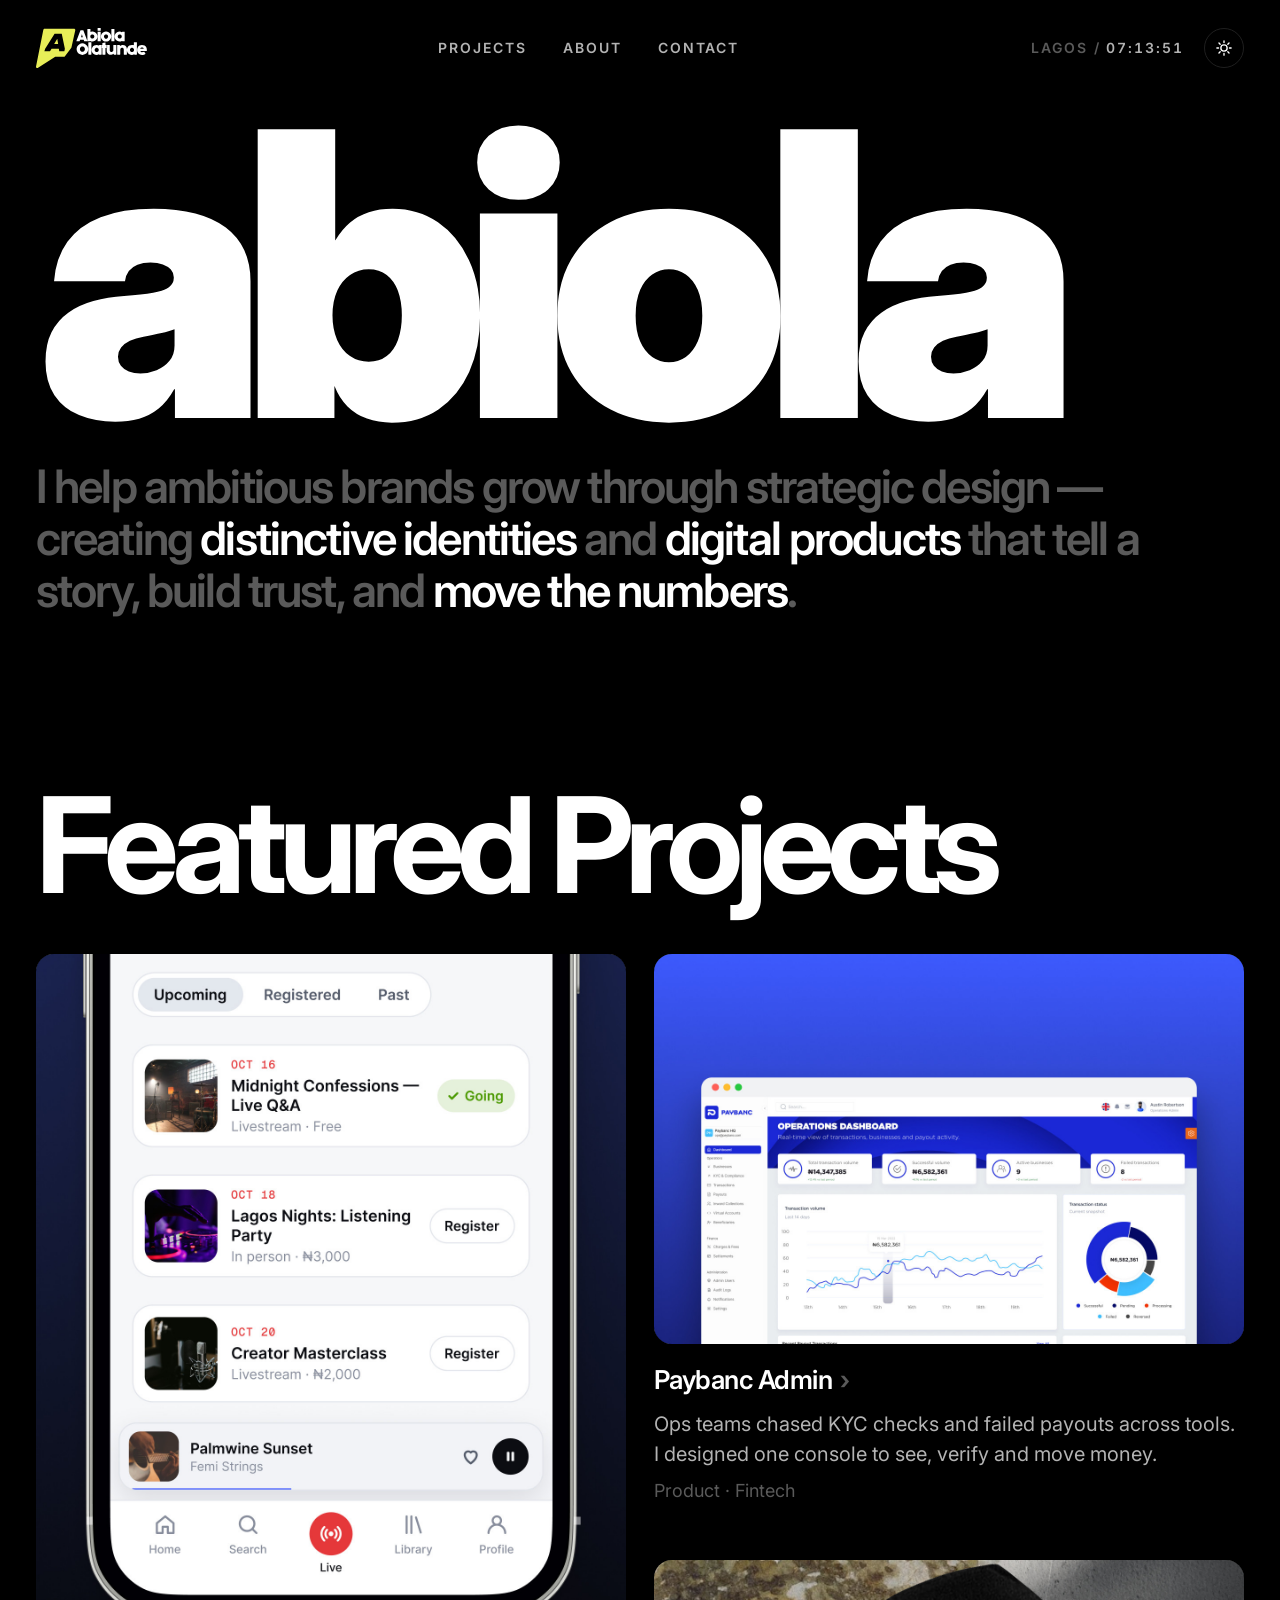
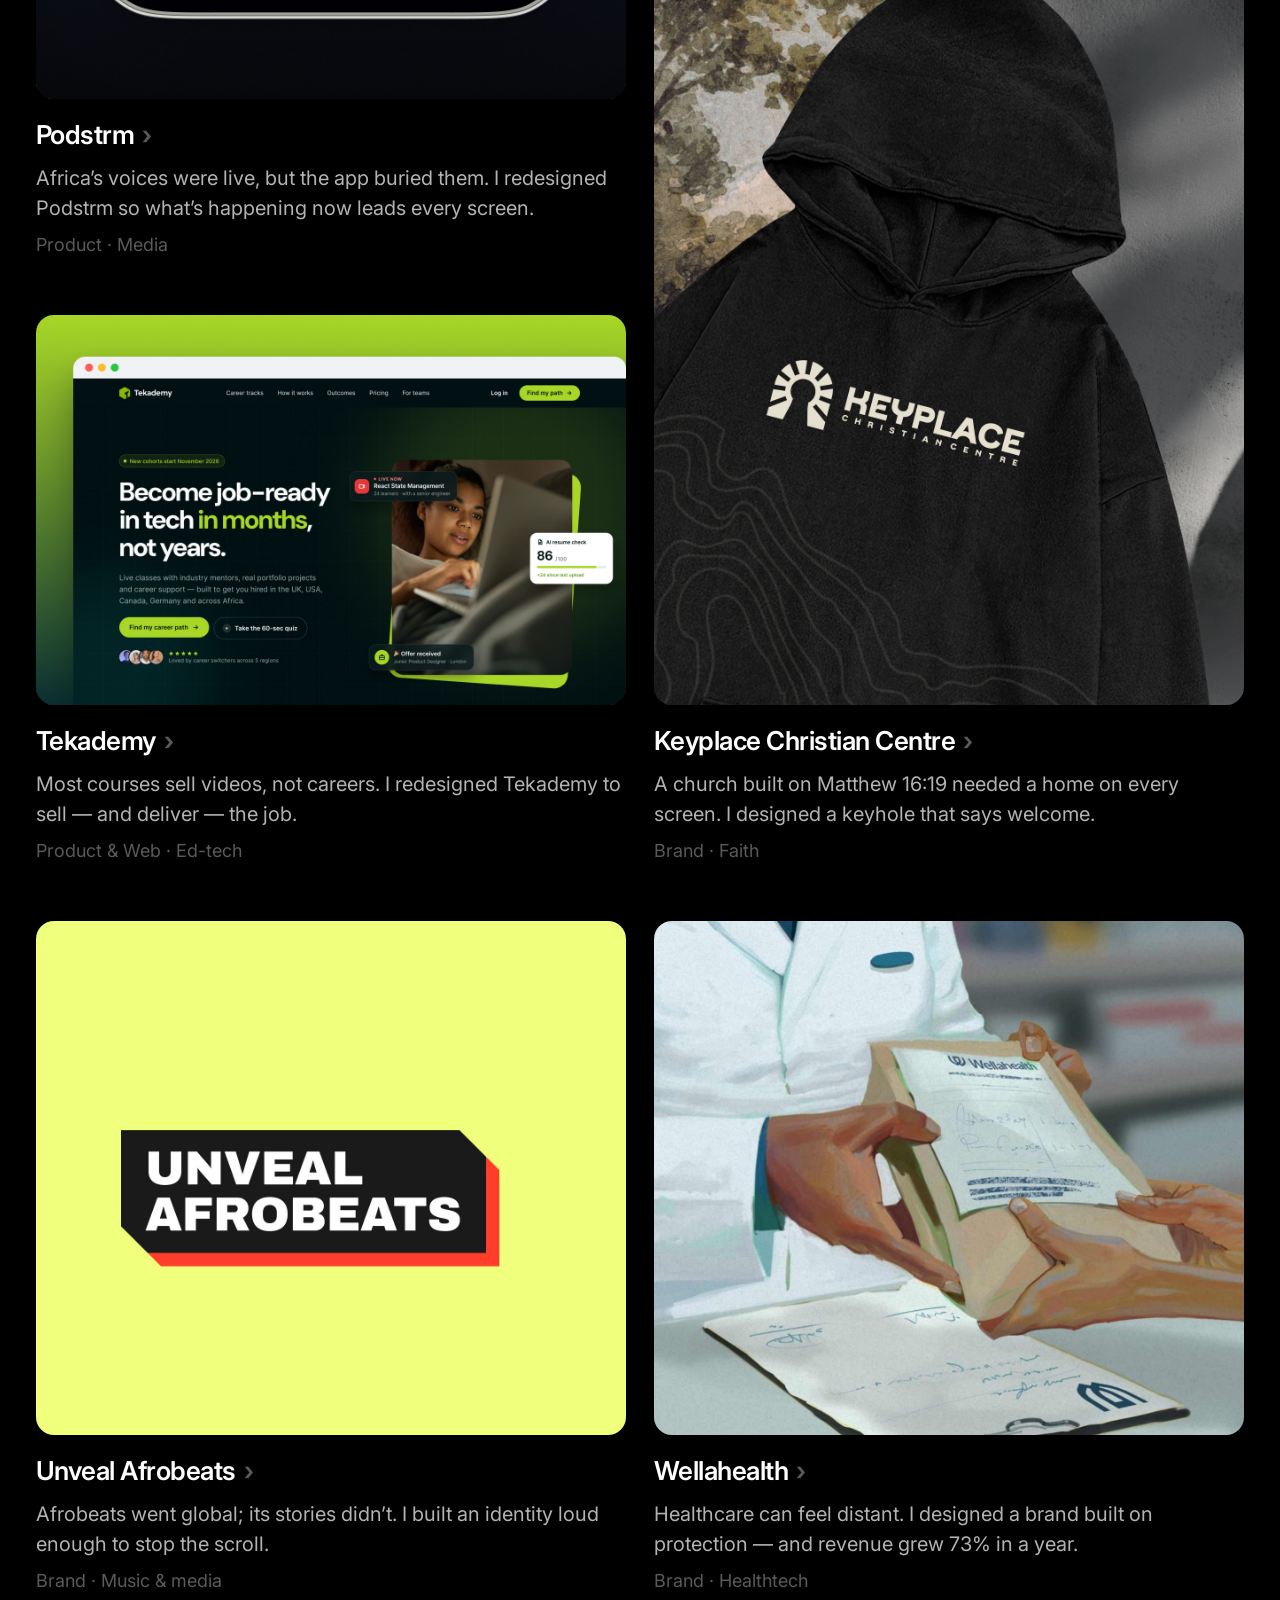
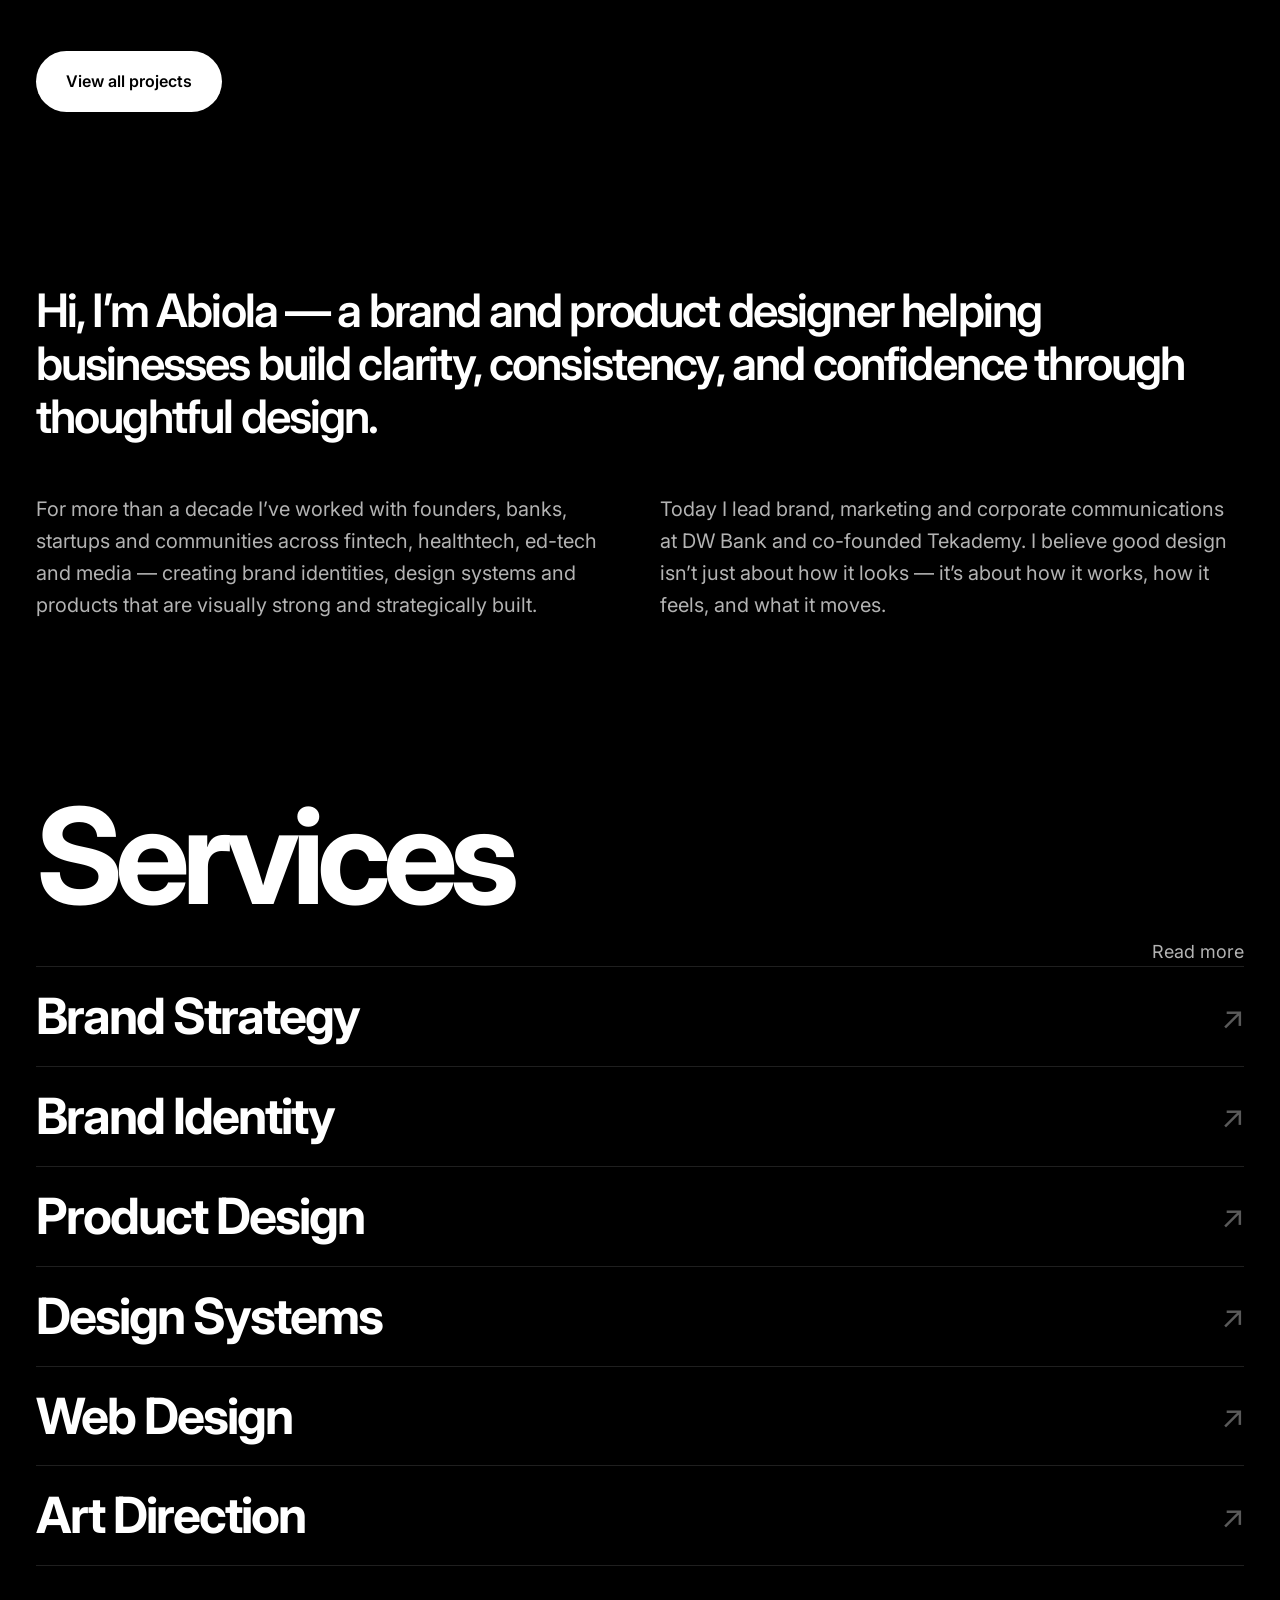
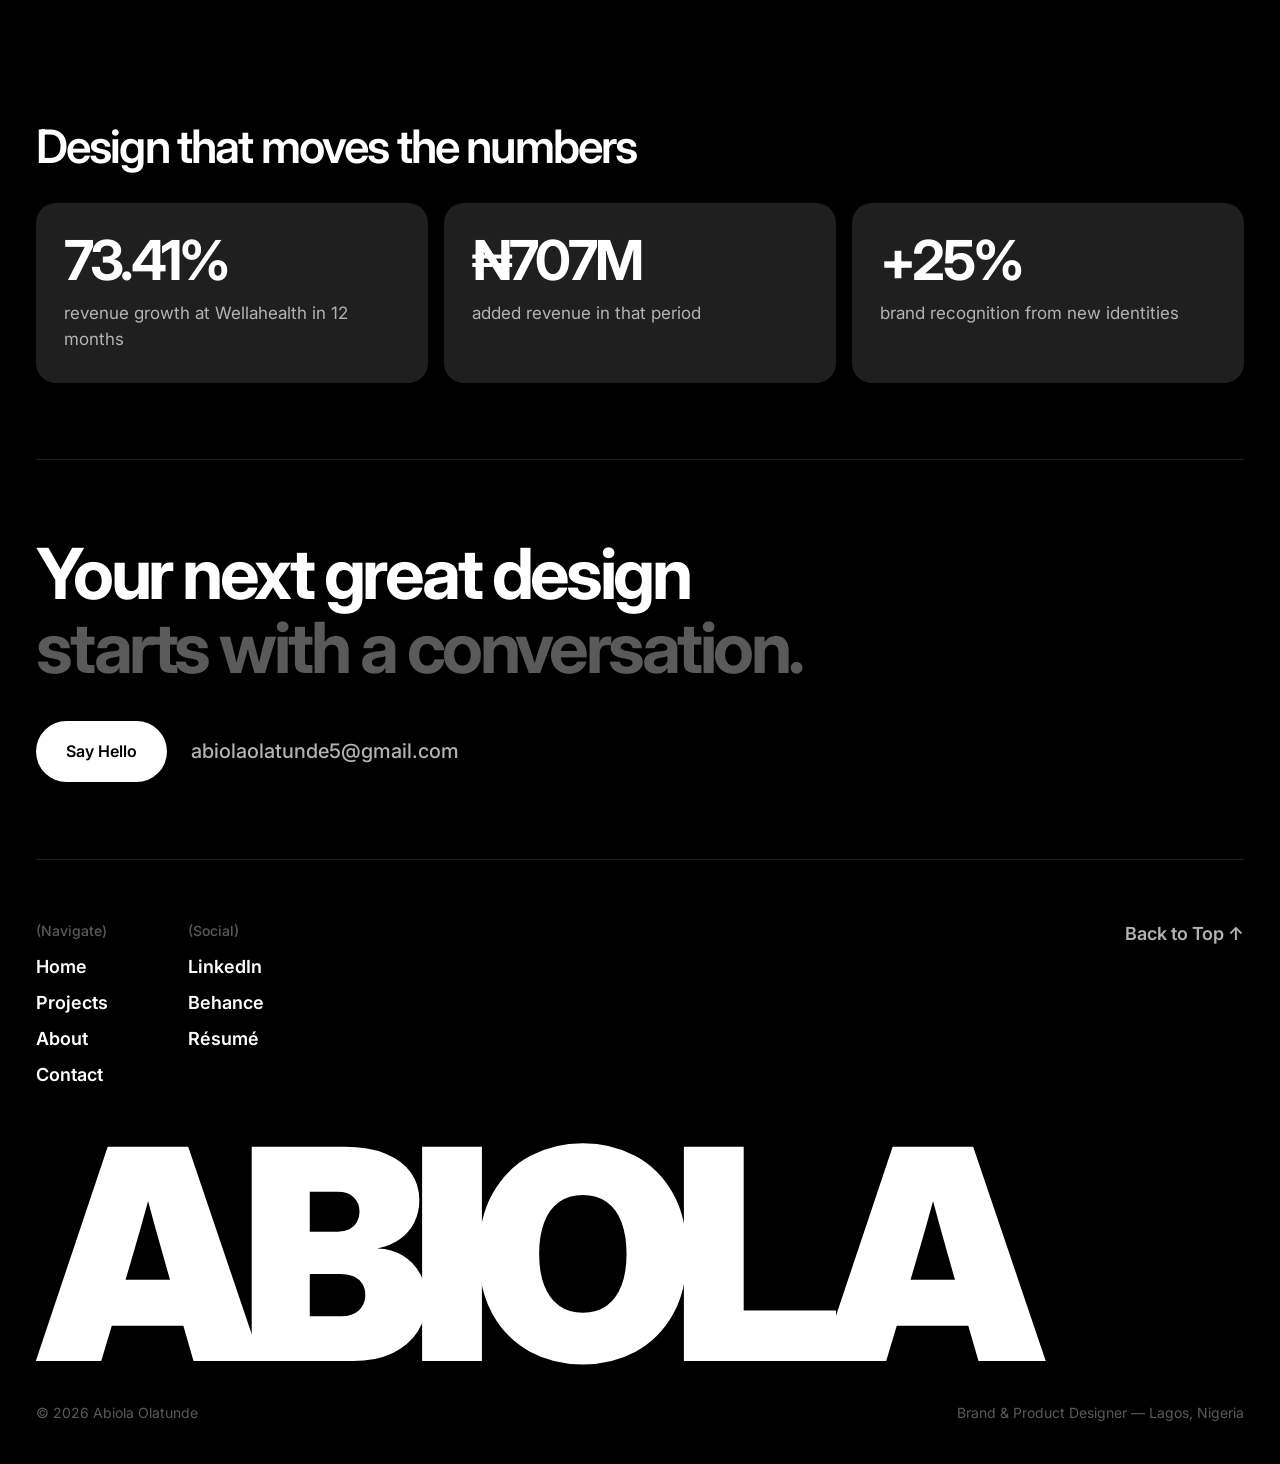
==== index.html @ 1e640262 "Add files via upload" ====
<!doctype html><html lang="en"><head><meta charset="utf-8"><meta name="viewport" content="width=device-width,initial-scale=1">
<title>Abiola Olatunde — Brand &amp; Product Designer</title><meta name="description" content="I help ambitious brands grow through strategic design."><meta property="og:title" content="Abiola Olatunde — Brand &amp; Product Designer"><meta property="og:description" content="I help ambitious brands grow through strategic design."><meta property="og:image" content="assets/img/card-podstrm.jpg">
<script>(function(){var t;try{t=localStorage.getItem('theme');}catch(e){}document.documentElement.setAttribute('data-theme',t==='light'?'light':'dark');})();</script>
<link rel="icon" href="assets/favicon.svg" type="image/svg+xml"><link rel="preconnect" href="https://fonts.googleapis.com"><link rel="preconnect" href="https://fonts.gstatic.com" crossorigin>
<link href="https://fonts.googleapis.com/css2?family=Inter:wght@400;500;600;700;900&display=swap" rel="stylesheet"><link rel="stylesheet" href="assets/style.css"></head><body><header class="site-head" data-appear><a class="logo" href="index.html"><svg class="brand-logo" viewBox="0 0 383.6 138.4" role="img" aria-label="Abiola Olatunde"><path fill="#E8EE58" fill-rule="evenodd" d="M 131.4,2.6 L 30,2.6 C 27.8,2.6 25.8,4.1 25.4,6.3 L 0.1,132.9 C -0.7,136.9 3.7,139.9 7.2,137.7 L 65.3,100 C 66,99.5 66.9,99.3 67.8,99.3 L 96.6,99.3 C 98,99.3 99.4,98.6 100.2,97.5 L 121.7,69.5 C 122.2,69 122.4,68.4 122.6,67.7 L 135.9,8.2 C 136.5,5.3 134.3,2.6 131.4,2.6 L 131.4,2.6 M 29,80.5 L 48.5,80.5 L 53.8,71.4 L 79.1,71.5 L 80.5,80.5 L 98.2,80.5 L 99.9,71.4 L 89.1,19.7 L 64.3,19.7 L 31.7,71.5 L 29,80.5 L 29,80.5 M 62.8,55.7 L 76.6,55.7 L 73.6,37.2 L 62.8,55.7 L 62.8,55.7"/><path fill="currentColor" fill-rule="evenodd" d="M 177.8,44.8 C 177.9,45 178,45.1 178,45.3 C 178,45.5 177.9,45.7 177.7,45.9 C 177.5,46 177.3,46.1 177,46.1 L 167.7,46.1 C 167,46.1 166.6,45.8 166.4,45.1 L 165.1,40.9 L 152.6,40.9 L 151.3,45.1 C 151.1,45.8 150.6,46.1 150,46.1 L 140.8,46.1 C 140.4,46.1 140.2,46 140,45.9 C 139.8,45.7 139.7,45.5 139.7,45.3 C 139.7,45.1 139.8,45 139.8,44.8 L 153.6,8.5 C 153.9,7.9 154.3,7.6 154.9,7.6 L 162.8,7.6 C 163.5,7.6 163.9,7.9 164.1,8.5 L 177.8,44.8 L 177.8,44.8 M 162,31.6 L 159.4,23.1 L 158.8,21.1 L 158.4,23.1 L 155.8,31.6 L 162,31.6 L 162,31.6 M 195.1,12.4 C 198.3,12.4 201.2,13.1 203.9,14.7 C 206.5,16.2 208.7,18.3 210.2,20.9 C 211.8,23.6 212.6,26.4 212.6,29.5 C 212.6,32.7 211.8,35.6 210.3,38.2 C 208.7,40.9 206.6,43 203.9,44.5 C 201.2,46.1 198.3,46.9 195.1,46.9 C 192.2,46.9 189.6,46.1 187.5,44.7 L 186.6,45.3 C 186.3,45.8 185.9,46.1 185.3,46.1 L 178.9,46.1 C 178.6,46.1 178.3,46 178.1,45.8 C 177.9,45.6 177.8,45.3 177.8,45 L 177.8,4.4 C 177.8,3.7 178.2,3.3 178.9,3.3 L 187.3,3.3 C 188,3.3 188.4,3.7 188.4,4.4 L 188.4,13.7 C 189.4,13.3 190.4,12.9 191.5,12.7 C 192.6,12.5 193.8,12.4 195.1,12.4 L 195.1,12.4 M 194.9,36.7 C 196.3,36.7 197.5,36.4 198.5,35.8 C 199.6,35.2 200.4,34.4 201,33.3 C 201.6,32.3 201.9,31.1 201.9,29.7 C 201.9,28.3 201.6,27.1 201,26 C 200.4,24.9 199.5,24.1 198.5,23.5 C 197.4,22.8 196.2,22.5 194.9,22.5 C 193.5,22.5 192.4,22.8 191.3,23.5 C 190.2,24.1 189.3,24.9 188.7,26 C 188.1,27.1 187.8,28.3 187.8,29.7 C 187.8,31 188.1,32.2 188.8,33.3 C 189.4,34.4 190.2,35.2 191.3,35.8 C 192.4,36.3 193.6,36.6 194.9,36.6 L 194.9,36.7 M 214.3,9.7 C 213.6,9.7 213.2,9.3 213.2,8.6 L 213.2,1.2 C 213.2,0.4 213.6,1.1e-13 214.3,1.1e-13 L 222.8,1.1e-13 C 223.5,1.1e-13 223.9,0.4 223.9,1.2 L 223.9,8.6 C 223.9,9.3 223.5,9.7 222.8,9.7 L 214.3,9.7 M 223.9,45 C 223.9,45.3 223.8,45.6 223.6,45.8 C 223.4,46 223.1,46.1 222.7,46.1 L 214.4,46.1 C 214,46.1 213.7,46 213.5,45.8 C 213.3,45.6 213.2,45.3 213.2,45 L 213.2,14 C 213.2,13.3 213.6,12.9 214.4,12.9 L 222.7,12.9 C 223.5,12.9 223.9,13.3 223.9,14 L 223.9,45 L 223.9,45 M 242.3,47 C 239,47 236,46.2 233.3,44.7 C 230.6,43.1 228.5,41 226.9,38.4 C 225.3,35.8 224.6,32.9 224.6,29.8 C 224.6,26.6 225.4,23.7 226.9,21 C 228.5,18.3 230.7,16.2 233.4,14.7 C 236.1,13.1 239.1,12.4 242.3,12.4 C 245.6,12.4 248.6,13.1 251.3,14.7 C 254.1,16.2 256.2,18.3 257.8,21 C 259.4,23.7 260.2,26.6 260.2,29.8 C 260.2,32.9 259.4,35.8 257.8,38.4 C 256.2,41 254,43.1 251.3,44.7 C 248.5,46.2 245.5,47 242.3,47 L 242.3,47 M 242.4,36.8 C 243.7,36.8 244.9,36.5 246,35.9 C 247.1,35.2 248,34.4 248.6,33.3 C 249.2,32.2 249.5,31 249.5,29.7 C 249.5,28.3 249.2,27.1 248.6,26 C 248,25 247.1,24.1 246,23.5 C 244.9,22.9 243.7,22.6 242.4,22.6 C 241,22.6 239.8,22.9 238.7,23.5 C 237.7,24.1 236.8,25 236.2,26 C 235.5,27.1 235.2,28.3 235.2,29.7 C 235.2,31 235.5,32.2 236.2,33.3 C 236.8,34.4 237.7,35.2 238.7,35.9 C 239.8,36.5 241,36.8 242.4,36.8 M 271.4,45 C 271.4,45.7 271,46.1 270.2,46.1 L 261.9,46.1 C 261.6,46.1 261.3,46 261.1,45.8 C 260.9,45.6 260.8,45.3 260.8,45 L 260.8,4.5 C 260.8,4.2 260.9,3.9 261.1,3.7 C 261.3,3.5 261.6,3.4 261.9,3.4 L 270.2,3.4 C 271,3.4 271.4,3.8 271.4,4.5 L 271.4,45 L 271.4,45 M 298.2,13.7 C 298.4,13.4 298.5,13.2 298.8,13.1 C 299,13 299.2,12.9 299.5,12.9 L 305.6,12.9 C 306.4,12.9 306.8,13.3 306.8,14 L 306.8,45 C 306.8,45.3 306.7,45.6 306.5,45.8 C 306.3,46 306,46.1 305.6,46.1 L 299.3,46.1 C 298.7,46.1 298.3,45.8 298,45.3 L 297.1,44.7 C 294.9,46.1 292.4,46.8 289.4,46.8 C 286.3,46.8 283.4,46.1 280.7,44.5 C 278,42.9 275.9,40.9 274.3,38.2 C 272.8,35.6 272,32.7 272,29.5 C 272,26.4 272.8,23.5 274.3,20.9 C 275.9,18.3 278,16.2 280.7,14.7 C 283.4,13.1 286.3,12.4 289.5,12.4 C 292.5,12.4 295,13.1 297.2,14.6 L 298.2,13.7 L 298.2,13.7 M 289.7,36.7 C 291,36.7 292.2,36.4 293.3,35.8 C 294.4,35.2 295.2,34.4 295.8,33.3 C 296.5,32.2 296.8,31 296.8,29.7 C 296.8,28.3 296.5,27.1 295.9,26 C 295.2,24.9 294.4,24.1 293.3,23.5 C 292.2,22.9 291.1,22.5 289.7,22.5 C 288.4,22.5 287.2,22.9 286.1,23.5 C 285.1,24.1 284.2,24.9 283.6,26 C 283,27.1 282.7,28.3 282.7,29.7 C 282.7,31.1 283,32.3 283.6,33.3 C 284.2,34.4 285,35.2 286.1,35.8 C 287.1,36.4 288.3,36.7 289.7,36.7 L 289.7,36.7 M 160.5,93 C 156.8,93 153.4,92.1 150.4,90.3 C 147.3,88.5 144.9,86.1 143.1,83.1 C 141.4,80 140.5,76.7 140.5,73 C 140.5,69.4 141.4,66 143.1,63 C 144.9,59.9 147.3,57.6 150.4,55.8 C 153.4,54 156.8,53.1 160.5,53.1 C 164.2,53.1 167.6,54 170.7,55.8 C 173.8,57.6 176.2,60 177.9,63 C 179.7,66 180.6,69.4 180.6,73 C 180.6,76.7 179.7,80 177.9,83.1 C 176.2,86.1 173.8,88.5 170.7,90.3 C 167.6,92.1 164.2,93 160.5,93 M 160.5,82.2 C 162,82.2 163.4,81.8 164.8,81 C 166.1,80.2 167.1,79.1 167.9,77.7 C 168.7,76.3 169.1,74.8 169.1,73.1 C 169.1,71.4 168.7,69.8 167.9,68.5 C 167.1,67.1 166.1,66 164.8,65.2 C 163.5,64.4 162,64 160.6,64 C 159.1,64 157.6,64.4 156.3,65.2 C 155,66 154,67.1 153.2,68.5 C 152.4,69.8 152,71.4 152,73.1 C 152,74.8 152.4,76.3 153.2,77.7 C 154,79.1 155,80.2 156.3,81 C 157.6,81.8 159.1,82.2 160.6,82.2 L 160.5,82.2 M 191.7,91.2 C 191.7,91.9 191.3,92.3 190.6,92.3 L 182.3,92.3 C 181.9,92.3 181.6,92.2 181.4,92 C 181.2,91.8 181.1,91.5 181.1,91.2 L 181.1,50.7 C 181.1,50.4 181.2,50.1 181.4,49.9 C 181.6,49.7 181.9,49.6 182.3,49.6 L 190.6,49.6 C 191.3,49.6 191.7,50 191.7,50.7 L 191.7,91.2 L 191.7,91.2 M 218.5,60 C 218.7,59.7 218.9,59.5 219.1,59.3 C 219.3,59.2 219.6,59.1 219.9,59.1 L 226,59.1 C 226.8,59.1 227.1,59.5 227.1,60.2 L 227.1,91.2 C 227.1,91.5 227,91.8 226.8,92 C 226.6,92.2 226.4,92.3 226,92.3 L 219.6,92.3 C 219,92.3 218.6,92.1 218.3,91.5 L 217.4,90.9 C 215.3,92.4 212.7,93.1 209.8,93.1 C 206.6,93.1 203.7,92.3 201,90.7 C 198.4,89.2 196.2,87.1 194.7,84.4 C 193.1,81.8 192.3,78.9 192.3,75.8 C 192.3,72.6 193.1,69.8 194.7,67.1 C 196.3,64.5 198.4,62.4 201.1,60.9 C 203.8,59.4 206.7,58.6 209.8,58.6 C 212.8,58.6 215.4,59.3 217.6,60.8 L 218.5,60 M 210,82.9 C 211.3,82.9 212.5,82.6 213.6,82 C 214.7,81.4 215.5,80.6 216.2,79.5 C 216.8,78.4 217.1,77.2 217.1,75.9 C 217.1,74.5 216.8,73.3 216.2,72.2 C 215.6,71.1 214.7,70.3 213.7,69.7 C 212.6,69.1 211.4,68.7 210.1,68.7 C 208.7,68.7 207.5,69.1 206.5,69.7 C 205.4,70.3 204.5,71.1 203.9,72.2 C 203.3,73.3 203,74.5 203,75.9 C 203,77.3 203.3,78.5 203.9,79.5 C 204.5,80.6 205.3,81.4 206.4,82 C 207.5,82.6 208.7,82.9 210,82.9 L 210,82.9 M 240.3,91.2 C 240.3,91.5 240.2,91.8 240,92 C 239.8,92.2 239.6,92.3 239.2,92.3 L 230.8,92.3 C 230.5,92.3 230.2,92.2 230,92 C 229.8,91.8 229.7,91.6 229.7,91.2 L 229.7,69 L 227.4,69 C 227,69 226.7,68.9 226.5,68.7 C 226.3,68.5 226.2,68.2 226.2,67.8 L 226.2,60.2 C 226.2,59.5 226.6,59.1 227.4,59.1 L 229.6,59.1 L 229.6,53.1 C 229.6,52.4 229.9,52 230.6,51.8 L 239.1,50.2 C 239.2,50.2 239.3,50.2 239.4,50.2 C 239.7,50.2 239.9,50.2 240.1,50.4 C 240.3,50.6 240.4,50.9 240.4,51.2 L 240.4,59.1 L 245,59.1 C 245.7,59.1 246.1,59.5 246.1,60.2 L 246.1,67.9 C 246.1,68.2 246,68.5 245.8,68.7 C 245.6,68.9 245.3,69 245,69 L 240.3,69 L 240.3,91.2 L 240.3,91.2 M 267.5,60.2 C 267.5,59.5 267.9,59.1 268.6,59.1 L 277,59.1 C 277.8,59.1 278.1,59.5 278.1,60.2 L 278.1,91.2 C 278.1,91.9 277.8,92.3 277,92.3 L 270.7,92.3 C 270,92.3 269.6,92 269.3,91.5 L 267.9,89.1 C 266.6,90.2 265,91.1 263.2,91.8 C 261.4,92.5 259.7,92.8 258.1,92.8 C 255.4,92.8 253,92.2 251,91 C 249,89.7 247.4,88 246.3,85.7 C 245.1,83.4 244.6,80.8 244.6,77.8 L 244.6,60.3 C 244.6,59.5 245,59.1 245.7,59.1 L 254.1,59.1 C 254.9,59.1 255.2,59.5 255.2,60.3 L 255.2,76.6 C 255.2,77.9 255.5,79 255.9,80 C 256.4,81 257.1,81.8 257.9,82.3 C 258.8,82.9 259.8,83.1 260.9,83.1 C 262.2,83.1 263.3,82.9 264.3,82.3 C 265.3,81.7 266.1,80.9 266.7,80 C 267.2,79.1 267.5,78.1 267.5,77.1 L 267.5,60.3 L 267.5,60.2 M 300.9,58.6 C 303.7,58.6 306,59.2 308.1,60.4 C 310.1,61.7 311.7,63.5 312.8,65.7 C 313.9,68 314.5,70.7 314.5,73.6 L 314.5,91.2 C 314.5,91.9 314.1,92.3 313.4,92.3 L 305,92.3 C 304.2,92.3 303.8,91.9 303.8,91.2 L 303.8,74.8 C 303.8,73.5 303.6,72.4 303.1,71.4 C 302.7,70.4 302,69.6 301.1,69.1 C 300.3,68.6 299.3,68.3 298.2,68.3 C 296.9,68.3 295.8,68.6 294.8,69.2 C 293.8,69.7 293,70.5 292.4,71.4 C 291.9,72.4 291.6,73.3 291.6,74.3 L 291.6,91.2 C 291.6,91.5 291.5,91.8 291.3,92 C 291.1,92.2 290.8,92.3 290.4,92.3 L 282.1,92.3 C 281.7,92.3 281.4,92.2 281.2,92 C 281,91.8 280.9,91.5 280.9,91.2 L 280.9,60.2 C 280.9,59.5 281.3,59.1 282.1,59.1 L 288.4,59.1 C 289,59.1 289.5,59.4 289.8,59.9 L 291.2,62.3 C 292.5,61.2 294.1,60.3 295.9,59.6 C 297.7,58.9 299.4,58.6 300.9,58.6 L 300.9,58.6 M 338.6,50.6 C 338.6,49.9 339,49.5 339.7,49.5 L 348.1,49.5 C 348.8,49.5 349.2,49.9 349.2,50.6 L 349.2,91.2 C 349.2,91.5 349.1,91.8 348.9,92 C 348.7,92.2 348.4,92.3 348.1,92.3 L 341.7,92.3 C 341.1,92.3 340.7,92 340.4,91.5 L 339.5,90.9 C 337.3,92.4 334.8,93.1 331.9,93.1 C 328.7,93.1 325.8,92.3 323.1,90.7 C 320.4,89.2 318.3,87.1 316.7,84.4 C 315.2,81.8 314.4,78.9 314.4,75.8 C 314.4,72.6 315.2,69.8 316.8,67.1 C 318.3,64.5 320.5,62.4 323.1,60.9 C 325.8,59.3 328.7,58.6 331.9,58.6 C 333.2,58.6 334.4,58.7 335.5,58.9 C 336.6,59.1 337.6,59.5 338.6,59.9 L 338.6,50.6 L 338.6,50.6 M 332.1,82.9 C 333.4,82.9 334.6,82.6 335.7,82 C 336.8,81.4 337.6,80.6 338.3,79.5 C 338.9,78.4 339.2,77.2 339.2,75.9 C 339.2,74.5 338.9,73.3 338.3,72.2 C 337.7,71.1 336.8,70.3 335.7,69.7 C 334.7,69 333.5,68.7 332.1,68.7 C 330.8,68.7 329.6,69 328.5,69.7 C 327.5,70.3 326.6,71.1 326,72.2 C 325.4,73.3 325.1,74.5 325.1,75.9 C 325.1,77.2 325.4,78.5 326,79.5 C 326.6,80.6 327.4,81.4 328.5,82 C 329.5,82.6 330.7,82.9 332.1,82.9 L 332.1,82.9 M 367.3,93.2 C 363.9,93.2 360.9,92.4 358.2,90.8 C 355.6,89.3 353.5,87.2 352,84.5 C 350.6,81.9 349.8,79 349.8,75.9 C 349.8,72.8 350.5,69.9 352,67.2 C 353.4,64.6 355.3,62.5 357.9,60.9 C 360.4,59.4 363.3,58.6 366.6,58.6 C 370.1,58.6 373.2,59.3 375.7,60.8 C 378.3,62.3 380.2,64.3 381.6,66.9 C 382.9,69.5 383.6,72.5 383.6,75.9 C 383.6,76.8 383.6,77.6 383.5,78.4 C 383.4,79.1 383,79.5 382.3,79.5 L 360.8,79.5 C 361.5,80.9 362.4,81.9 363.6,82.7 C 364.9,83.4 366.2,83.7 367.8,83.7 C 368.8,83.7 369.7,83.6 370.5,83.3 C 371.3,83 372.2,82.6 373,82.1 C 373.2,81.9 373.5,81.8 373.7,81.8 C 374,81.8 374.3,82 374.5,82.4 L 378.5,88 C 378.7,88.2 378.7,88.5 378.7,88.7 C 378.7,89.1 378.6,89.3 378.3,89.6 C 376.8,90.7 375.1,91.6 373.2,92.2 C 371.4,92.8 369.4,93.2 367.3,93.2 L 367.3,93.2 M 373.1,71.7 C 372.5,70.4 371.8,69.3 370.7,68.6 C 369.6,68 368.4,67.6 366.9,67.6 C 365.5,67.6 364.2,68 363.1,68.7 C 362.1,69.3 361.3,70.4 360.7,71.7 L 373.1,71.7 L 373.1,71.7"/></svg></a><nav class="nav" aria-label="Main"><a href="projects.html">PROJECTS</a><a href="about.html">ABOUT</a><a href="contact.html">CONTACT</a></nav><div class="head-right"><div class="clock"><span>LAGOS / </span><time data-clock>--:--:--</time></div><button class="theme-toggle" type="button" data-theme-toggle aria-label="Switch to light mode"><svg class="sun" viewBox="0 0 24 24" fill="none" stroke="currentColor" stroke-width="1.8" stroke-linecap="round" aria-hidden="true"><circle cx="12" cy="12" r="4.2"/><path d="M12 2.5v2.2M12 19.3v2.2M2.5 12h2.2M19.3 12h2.2M5.3 5.3l1.6 1.6M17.1 17.1l1.6 1.6M5.3 18.7l1.6-1.6M17.1 6.9l1.6-1.6"/></svg><svg class="moon" viewBox="0 0 24 24" fill="none" stroke="currentColor" stroke-width="1.8" stroke-linejoin="round" aria-hidden="true"><path d="M20.5 14.3A8.5 8.5 0 0 1 9.7 3.5a8.5 8.5 0 1 0 10.8 10.8z"/></svg></button></div></header><main class="wrap">
<h1 class="wordmark" data-appear>abiola</h1><p class="statement" data-appear="late">I help ambitious brands grow through strategic design — creating <b>distinctive identities</b> and <b>digital products</b> that tell a story, build trust, and <b>move the numbers</b>.</p>
<section><h2 class="huge">Featured Projects</h2><div class="masonry"><div class="col"><a class="card" href="work/podstrm.html"><div class="media" style="aspect-ratio:666/840"><img src="assets/img/card-podstrm.jpg" width="666" height="840" alt="Podstrm" loading="lazy"></div><h3>Podstrm<i>›</i></h3><p>Africa’s voices were live, but the app buried them. I redesigned Podstrm so what’s happening now leads every screen.</p><small>Product · Media</small></a><a class="card" href="work/tekademy.html"><div class="media" style="aspect-ratio:666/440"><img src="assets/img/card-tekademy.jpg" width="666" height="440" alt="Tekademy" loading="lazy"></div><h3>Tekademy<i>›</i></h3><p>Most courses sell videos, not careers. I redesigned Tekademy to sell — and deliver — the job.</p><small>Product &amp; Web · Ed-tech</small></a><a class="card" href="work/unveal.html"><div class="media" style="aspect-ratio:666/580"><img src="assets/img/card-unveal.jpg" width="666" height="580" alt="Unveal Afrobeats" loading="lazy"></div><h3>Unveal Afrobeats<i>›</i></h3><p>Afrobeats went global; its stories didn’t. I built an identity loud enough to stop the scroll.</p><small>Brand · Music &amp; media</small></a></div><div class="col"><a class="card" href="work/paybanc.html"><div class="media" style="aspect-ratio:666/440"><img src="assets/img/card-paybanc.jpg" width="666" height="440" alt="Paybanc Admin" loading="lazy"></div><h3>Paybanc Admin<i>›</i></h3><p>Ops teams chased KYC checks and failed payouts across tools. I designed one console to see, verify and move money.</p><small>Product · Fintech</small></a><a class="card" href="work/keyplace.html"><div class="media" style="aspect-ratio:666/840"><img src="assets/img/card-keyplace.jpg" width="666" height="840" alt="Keyplace Christian Centre" loading="lazy"></div><h3>Keyplace Christian Centre<i>›</i></h3><p>A church built on Matthew 16:19 needed a home on every screen. I designed a keyhole that says welcome.</p><small>Brand · Faith</small></a><a class="card" href="work/wellahealth.html"><div class="media" style="aspect-ratio:666/580"><img src="assets/img/card-wellahealth.jpg" width="666" height="580" alt="Wellahealth" loading="lazy"></div><h3>Wellahealth<i>›</i></h3><p>Healthcare can feel distant. I designed a brand built on protection — and revenue grew 73% in a year.</p><small>Brand · Healthtech</small></a></div></div><p style="margin-top:56px"><a class="btn" href="projects.html">View all projects</a></p></section>
<section><p class="lead">Hi, I’m Abiola — a brand and product designer helping businesses build clarity, consistency, and confidence through thoughtful design.</p>
<div class="two-col"><p>For more than a decade I’ve worked with founders, banks, startups and communities across fintech, healthtech, ed-tech and media — creating brand identities, design systems and products that are visually strong and strategically built.</p><p>Today I lead brand, marketing and corporate communications at DW Bank and co-founded Tekademy. I believe good design isn’t just about how it looks — it’s about how it works, how it feels, and what it moves.</p></div></section>
<section><div class="list-head"><h2 class="huge">Services</h2><a class="fadelink muted" href="about.html">Read more</a></div><div class="rows"><div class="row"><b>Brand Strategy</b><span>↗</span></div><div class="row"><b>Brand Identity</b><span>↗</span></div><div class="row"><b>Product Design</b><span>↗</span></div><div class="row"><b>Design Systems</b><span>↗</span></div><div class="row"><b>Web Design</b><span>↗</span></div><div class="row"><b>Art Direction</b><span>↗</span></div></div></section>
<section><p class="lead" style="max-width:900px">Design that moves the numbers</p><div class="stats"><div class="stat"><b>73.41%</b><span>revenue growth at Wellahealth in 12 months</span></div><div class="stat"><b>₦707M</b><span>added revenue in that period</span></div><div class="stat"><b>+25%</b><span>brand recognition from new identities</span></div></div></section></main><div class="wrap"><section class="cta"><h2>Your next great design<br><span>starts with a conversation.</span></h2><div class="actions"><a class="btn" href="mailto:abiolaolatunde5@gmail.com">Say Hello</a><a class="mail fadelink" href="mailto:abiolaolatunde5@gmail.com">abiolaolatunde5@gmail.com</a></div></section>
<footer><div class="foot"><div><h4>(Navigate)</h4><a class="fadelink" href="index.html">Home</a><a class="fadelink" href="projects.html">Projects</a><a class="fadelink" href="about.html">About</a><a class="fadelink" href="contact.html">Contact</a></div>
<div><h4>(Social)</h4><a class="fadelink" href="https://www.linkedin.com/in/helloabiola/" target="_blank" rel="noopener">LinkedIn</a><a class="fadelink" href="https://www.behance.net/helloabiola" target="_blank" rel="noopener">Behance</a><a class="fadelink" href="https://drive.google.com/file/d/1vZUpydbHRFc7InXNhGjmikHniOKCymTY/view?usp=sharing" target="_blank" rel="noopener">Résumé</a></div>
<a class="top fadelink" href="#" data-top>Back to Top ↑</a></div><div class="foot-mark" aria-hidden="true">ABIOLA</div>
<div class="foot-base"><span>© <span data-year>2026</span> Abiola Olatunde</span><span>Brand &amp; Product Designer — Lagos, Nigeria</span></div></footer></div>
<script src="assets/site.js"></script></body></html>
---- assets/style.css ----
:root{--bg:#000;--fg:#fff;--g1:#B3B3B3;--g2:#5A5A5A;--g3:#1F1F1F;--g4:#474747;--frame:#333;--accent:#0099FF;color-scheme:dark;
--font:"Inter",system-ui,-apple-system,"Segoe UI",Roboto,Arial,sans-serif;--pad:clamp(20px,2.8vw,40px);
--spring:cubic-bezier(.22,1,.36,1);--press:cubic-bezier(.2,0,0,1)}
html[data-theme="light"]{--bg:#FAFAFA;--fg:#0A0A0A;--g1:#5C5C5C;--g2:#A3A3A3;--g3:#ECECEC;--g4:#C8C8C8;--frame:#D6D6D6;color-scheme:light}
*{box-sizing:border-box}
html{scroll-behavior:smooth;-webkit-text-size-adjust:100%}
body{margin:0;background:var(--bg);color:var(--fg);font-family:var(--font);font-size:18px;line-height:1.55;-webkit-font-smoothing:antialiased;overflow-x:hidden}
img{display:block;max-width:100%;height:auto}
a{color:inherit;text-decoration:none}
:focus-visible{outline:2px solid var(--accent);outline-offset:4px;border-radius:4px}
.wrap{max-width:1480px;margin:0 auto;padding:0 var(--pad)}

/* motion: template appear = drop from -160px, spring (stiffness 200, damping 40), delay .4s */
@keyframes drop{from{transform:translateY(-160px)}to{transform:translateY(0)}}
@keyframes fade{from{opacity:0}to{opacity:1}}
[data-appear]{animation:drop .95s var(--spring) .4s both,fade .35s ease-out .4s both}
[data-appear="late"]{animation-delay:.5s,.5s}
[data-appear="later"]{animation-delay:.6s,.6s}
.fadelink{transition:opacity .4s ease-out,color .4s ease-out}
.fadelink:hover{opacity:.6}

/* header */
.site-head{display:flex;justify-content:space-between;align-items:center;padding:28px var(--pad);max-width:1480px;margin:0 auto;position:relative;z-index:5}
.logo{display:inline-flex;align-items:center;color:var(--fg);transition:opacity .4s ease-out}.logo:hover{opacity:.75}.brand-logo{height:40px;width:auto;display:block}@media (max-width:760px){.brand-logo{height:28px}}
.nav{display:flex;gap:36px}
.nav a{font-weight:600;font-size:14px;letter-spacing:.14em;color:var(--g1);transition:color .4s ease-out}
.nav a:hover,.nav a[aria-current="page"]{color:var(--fg)}
.clock{font-weight:600;font-size:14px;letter-spacing:.14em;color:var(--g1);font-variant-numeric:tabular-nums}
.clock span{color:var(--g2)}
@media (max-width:760px){.clock{display:none}.nav{gap:18px}.nav a{font-size:12px}}

/* type */
.wordmark{font-weight:900;font-size:clamp(100px,31vw,470px);line-height:.8;letter-spacing:-.065em;margin:20px 0 28px;white-space:nowrap}
.statement{font-weight:600;font-size:clamp(28px,3.6vw,52px);line-height:1.12;letter-spacing:-.04em;color:var(--g2);max-width:1300px;margin:0 0 clamp(60px,7vw,90px)}
.statement b{color:var(--fg);font-weight:600}
.huge{font-weight:700;font-size:clamp(64px,10.4vw,150px);line-height:.93;letter-spacing:-.06em;margin:0 0 clamp(28px,4vw,48px)}
.page-title{font-weight:900;font-size:clamp(80px,16.6vw,240px);line-height:.88;letter-spacing:-.07em;margin:30px 0 clamp(40px,5vw,60px)}
.lead{font-weight:600;font-size:clamp(26px,3.6vw,52px);line-height:1.15;letter-spacing:-.04em;max-width:1300px;margin:0 0 30px}
.muted{color:var(--g1)}
section{padding:clamp(50px,6vw,90px) 0}

/* buttons */
.btn{display:inline-flex;align-items:center;padding:18px 30px;border-radius:999px;background:var(--fg);color:var(--bg);font-weight:600;font-size:16px;transition:transform .1s var(--press),opacity .4s ease-out}
.btn:hover{opacity:.85}.btn:active{transform:scale(.96)}

/* masonry projects */
.masonry{display:grid;grid-template-columns:1fr 1fr;gap:28px;align-items:start}
.col{display:flex;flex-direction:column;gap:56px}
.card{display:block}
.media{border-radius:18px;overflow:hidden;background:var(--g3)}
.media img{width:100%;height:100%;object-fit:cover;transition:transform .8s var(--spring)}
.card:hover .media img{transform:scale(1.025)}
.card h3{margin:16px 0 8px;font-weight:600;font-size:26px;letter-spacing:-.02em}
.card h3 i{font-style:normal;color:var(--g2);display:inline-block;margin-left:8px;transition:transform .4s var(--spring),color .4s ease-out}
.card:hover h3 i{transform:translateX(5px);color:var(--fg)}
.card p{margin:0 0 8px;color:var(--g1);font-size:20px;line-height:1.5}
.card small{color:var(--g2);font-size:18px}
@media (max-width:800px){.masonry{grid-template-columns:1fr}.col{gap:40px}}

/* intro / services / stats */
.two-col{display:grid;grid-template-columns:1fr 1fr;gap:40px;color:var(--g1);font-size:20px;line-height:1.6}
.list-head{display:flex;justify-content:space-between;align-items:flex-end;gap:20px}
.rows{border-bottom:1px solid var(--g3)}
.rows .row{display:flex;justify-content:space-between;align-items:center;gap:24px;padding:22px 0;border-top:1px solid var(--g3)}
.rows .row b{font-weight:700;font-size:clamp(30px,3.9vw,56px);letter-spacing:-.04em;line-height:1.1}
.rows .row span{color:var(--g2);font-size:32px;transition:transform .4s var(--spring),color .4s ease-out}
.rows a.row:hover span{transform:translate(4px,-4px);color:var(--fg)}
.stats{display:grid;grid-template-columns:repeat(auto-fit,minmax(220px,1fr));gap:16px}
.stat{background:var(--g3);border-radius:20px;padding:30px 28px}
.stat b{display:block;font-weight:700;font-size:clamp(40px,4.3vw,64px);letter-spacing:-.05em;line-height:1}
.stat span{display:block;color:var(--g1);font-size:17px;margin-top:12px}
.jobs .row b{font-size:clamp(22px,2.3vw,32px);flex:0 0 38%}
.jobs .row em{font-style:normal;color:var(--g1);font-size:20px;flex:1}
.jobs .row span{font-size:20px;color:var(--g1)}
@media (max-width:800px){.two-col{grid-template-columns:1fr}.jobs .row{flex-wrap:wrap}.jobs .row b{flex-basis:100%}}
.about-intro{display:grid;grid-template-columns:minmax(260px,520px) 1fr;gap:48px;align-items:start}
@media (max-width:860px){.about-intro{grid-template-columns:1fr}}

/* contact */
.contact .row b{font-size:clamp(44px,6.1vw,88px);line-height:1}
.contact .row small{display:block;color:var(--g1);font-size:20px;margin-top:8px;letter-spacing:0}
.contact .row span{font-size:56px}

/* CTA + footer */
.cta{border-top:1px solid var(--g3)}
.cta h2{font-weight:700;font-size:clamp(40px,5.5vw,80px);line-height:1.05;letter-spacing:-.05em;margin:0 0 36px}
.cta h2 span{color:var(--g2)}
.cta .actions{display:flex;flex-wrap:wrap;align-items:center;gap:24px}
.cta .actions a.mail{color:var(--g1);font-weight:500;font-size:20px}
footer{border-top:1px solid var(--g3);padding:60px 0 40px}
.foot{display:flex;gap:80px;flex-wrap:wrap;align-items:flex-start}
.foot h4{margin:0 0 12px;color:var(--g2);font-weight:500;font-size:14px}
.foot a{display:block;font-weight:600;font-size:18px;margin-bottom:8px}
.foot .top{margin-left:auto;color:var(--g1)}
.foot-mark{font-weight:900;font-size:clamp(90px,23vw,330px);line-height:.8;letter-spacing:-.07em;margin:40px 0 30px}
.foot-base{display:flex;justify-content:space-between;flex-wrap:wrap;gap:12px;color:var(--g2);font-size:14px}

/* project page */
.back{color:var(--g1);font-weight:500;font-size:16px}
.proj-title{font-weight:900;font-size:clamp(64px,13.9vw,200px);line-height:.9;letter-spacing:-.06em;margin:20px 0 20px}
.proj-sub{font-weight:600;font-size:clamp(22px,2.2vw,32px);line-height:1.25;letter-spacing:-.02em;color:var(--g1);max-width:900px;margin:0}
.frame{border-radius:28px;overflow:hidden;background:var(--g3)}
.frame img{width:100%;height:100%;object-fit:cover}
.split{display:grid;grid-template-columns:minmax(180px,30%) 1fr;gap:48px;padding-top:clamp(60px,7vw,100px)}
.split h2{font-size:20px;font-weight:600;margin:4px 0 0}
.split p{margin:0;font-size:clamp(19px,1.7vw,24px);line-height:1.5;letter-spacing:-.01em;max-width:860px}
.meta{display:grid;grid-template-columns:repeat(5,1fr);gap:24px;border-top:1px solid var(--g3);margin-top:44px;padding-top:28px}
.meta dt{color:var(--g1);font-size:14px}.meta dd{margin:8px 0 0;font-weight:600;font-size:17px;line-height:1.4}
.palette{display:grid;grid-template-columns:repeat(auto-fit,minmax(120px,1fr));gap:12px;margin-top:40px}
.swatch{background:var(--g3);border-radius:18px;overflow:hidden}.swatch i{display:block;height:110px}
.swatch b{display:block;font-weight:600;font-size:15px;padding:12px 14px 0}.swatch span{display:block;font-size:13px;color:var(--g1);padding:2px 14px 14px}
.feature{padding-top:clamp(80px,9vw,120px)}
.feature-top{display:grid;grid-template-columns:minmax(260px,560px) 1fr;gap:48px;margin-bottom:36px}
.feature h2{font-weight:600;font-size:clamp(32px,3.4vw,48px);line-height:1.08;letter-spacing:-.04em;margin:0 0 14px}
.feature .intro{color:var(--g1);font-size:20px;margin:0}
.feature ul{list-style:none;margin:0;padding:0;display:grid;gap:16px}
.feature li{position:relative;padding-left:22px}
.feature li::before{content:"";position:absolute;left:0;top:.7em;width:6px;height:6px;border-radius:50%;background:var(--fg)}
.imgs{display:grid;gap:16px}.imgs.two{grid-template-columns:1fr 1fr}
.imgs.phones{grid-template-columns:repeat(4,1fr);gap:28px;background:var(--g3);border-radius:28px;padding:clamp(24px,4vw,56px)}
.imgs.phones .frame{border-radius:28px;border:5px solid var(--frame)}
@media (max-width:860px){.split,.feature-top{grid-template-columns:1fr}.meta{grid-template-columns:1fr 1fr}.imgs.two{grid-template-columns:1fr}.imgs.phones{grid-template-columns:1fr 1fr}}
.cards{display:grid;grid-template-columns:repeat(4,1fr);gap:16px;margin-top:36px}
.cards.three{grid-template-columns:repeat(3,1fr);margin-top:16px}
.cards .c{background:var(--g3);border-radius:22px;padding:26px 24px 28px}
.cards .c small{color:var(--g1);font-size:15px}
.cards .c h3{margin:12px 0 10px;font-weight:600;font-size:22px;letter-spacing:-.02em;line-height:1.25}
.cards .c p{margin:0;color:var(--g1);font-size:16px}
.cards .c.stat b{display:block;font-size:clamp(40px,4vw,56px);font-weight:700;letter-spacing:-.05em}
@media (max-width:860px){.cards,.cards.three{grid-template-columns:1fr 1fr}}
@media (max-width:520px){.cards,.cards.three{grid-template-columns:1fr}}
.h-sec{font-weight:600;font-size:clamp(32px,3.4vw,48px);letter-spacing:-.04em;margin:0}
.next{display:block;padding:clamp(90px,9vw,130px) 0 clamp(70px,8vw,110px)}
.next small{color:var(--g1);font-size:20px}
.next h2{font-weight:900;font-size:clamp(56px,9.7vw,140px);line-height:.93;letter-spacing:-.06em;margin:12px 0 24px;transition:opacity .4s ease-out}
.next:hover h2{opacity:.7}
.next .frame{aspect-ratio:1360/560}
.next .frame img{transition:transform .8s var(--spring)}.next:hover .frame img{transform:scale(1.02)}

@media (prefers-reduced-motion:reduce){*,*::before,*::after{animation:none!important;transition:none!important;scroll-behavior:auto!important}}

/* theme switch */
html.theme-anim body,html.theme-anim body *{transition:background-color .4s ease-out,color .4s ease-out,border-color .4s ease-out!important}
.head-right{display:flex;align-items:center;gap:20px}
.theme-toggle{display:inline-grid;place-items:center;width:40px;height:40px;border-radius:50%;border:1px solid var(--g3);background:transparent;color:var(--fg);cursor:pointer;padding:0;transition:transform .1s var(--press),border-color .4s ease-out}
.theme-toggle:hover{border-color:var(--g2)}.theme-toggle:active{transform:scale(.92)}
.theme-toggle svg{width:18px;height:18px;transition:transform .6s var(--spring)}
.theme-toggle:hover svg{transform:rotate(25deg)}
.theme-toggle .moon{display:none}
html[data-theme="light"] .theme-toggle .sun{display:none}
html[data-theme="light"] .theme-toggle .moon{display:block}

/* mobile header (last so it wins) */
@media (max-width:760px){.brand-logo{height:28px}.site-head{gap:12px;padding:20px var(--pad)}.nav{gap:14px}.nav a{font-size:11px;letter-spacing:.08em}.theme-toggle{width:34px;height:34px}}@media (max-width:360px){.nav a[href*="about"]{display:none}}

/* mobile polish */
h1,h2,h3{overflow-wrap:break-word}
@media (max-width:760px){
 .wordmark{font-size:27vw;letter-spacing:-.06em;margin:12px 0 22px}
 .proj-title{font-size:clamp(40px,12.5vw,200px)}
 .page-title{font-size:clamp(52px,17vw,240px)}
 .huge{font-size:clamp(40px,11vw,150px)}
 .contact .row{gap:12px}
 .contact .row b{font-size:clamp(34px,10vw,88px);min-width:0}
 .contact .row small{font-size:15px;overflow-wrap:anywhere}
 .contact .row span{font-size:32px;flex-shrink:0}
 .rows .row span{flex-shrink:0}
 .statement{font-size:clamp(24px,6.4vw,52px)}
 .lead{font-size:clamp(22px,6vw,52px)}
}
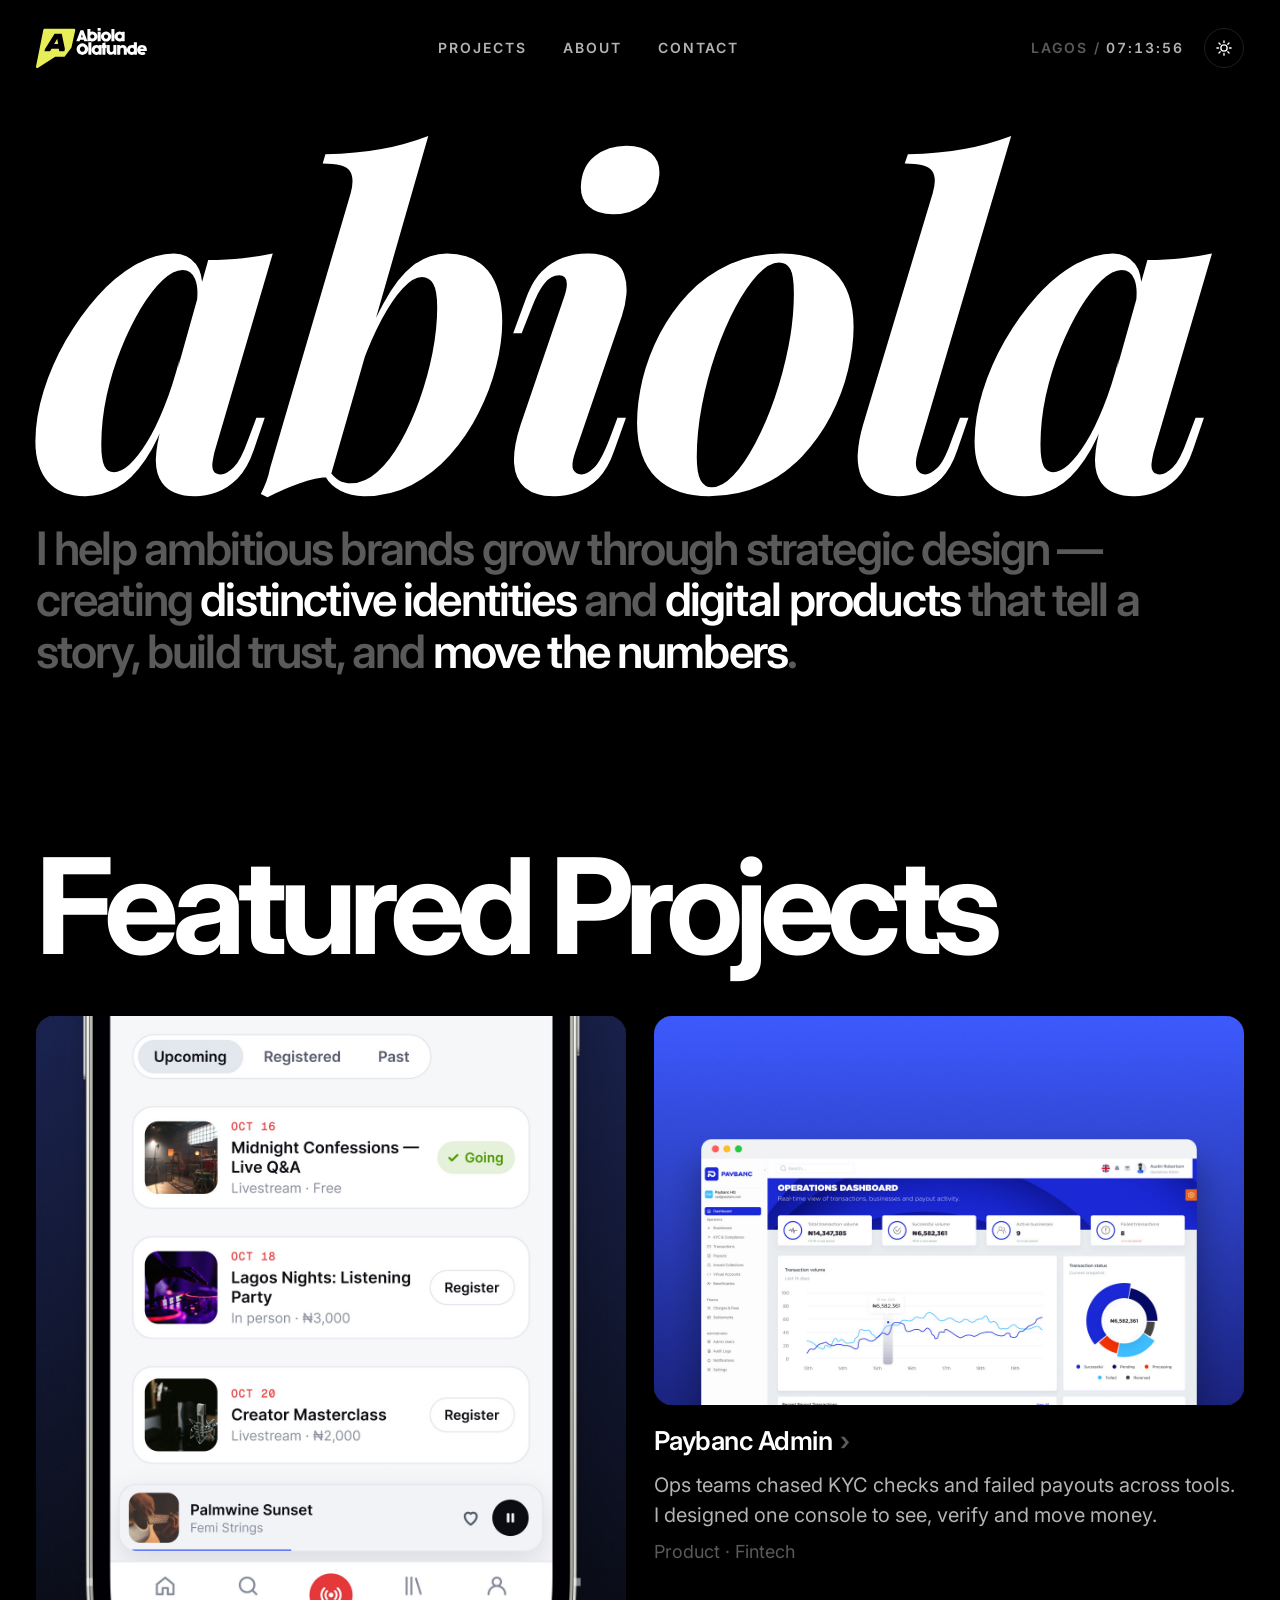
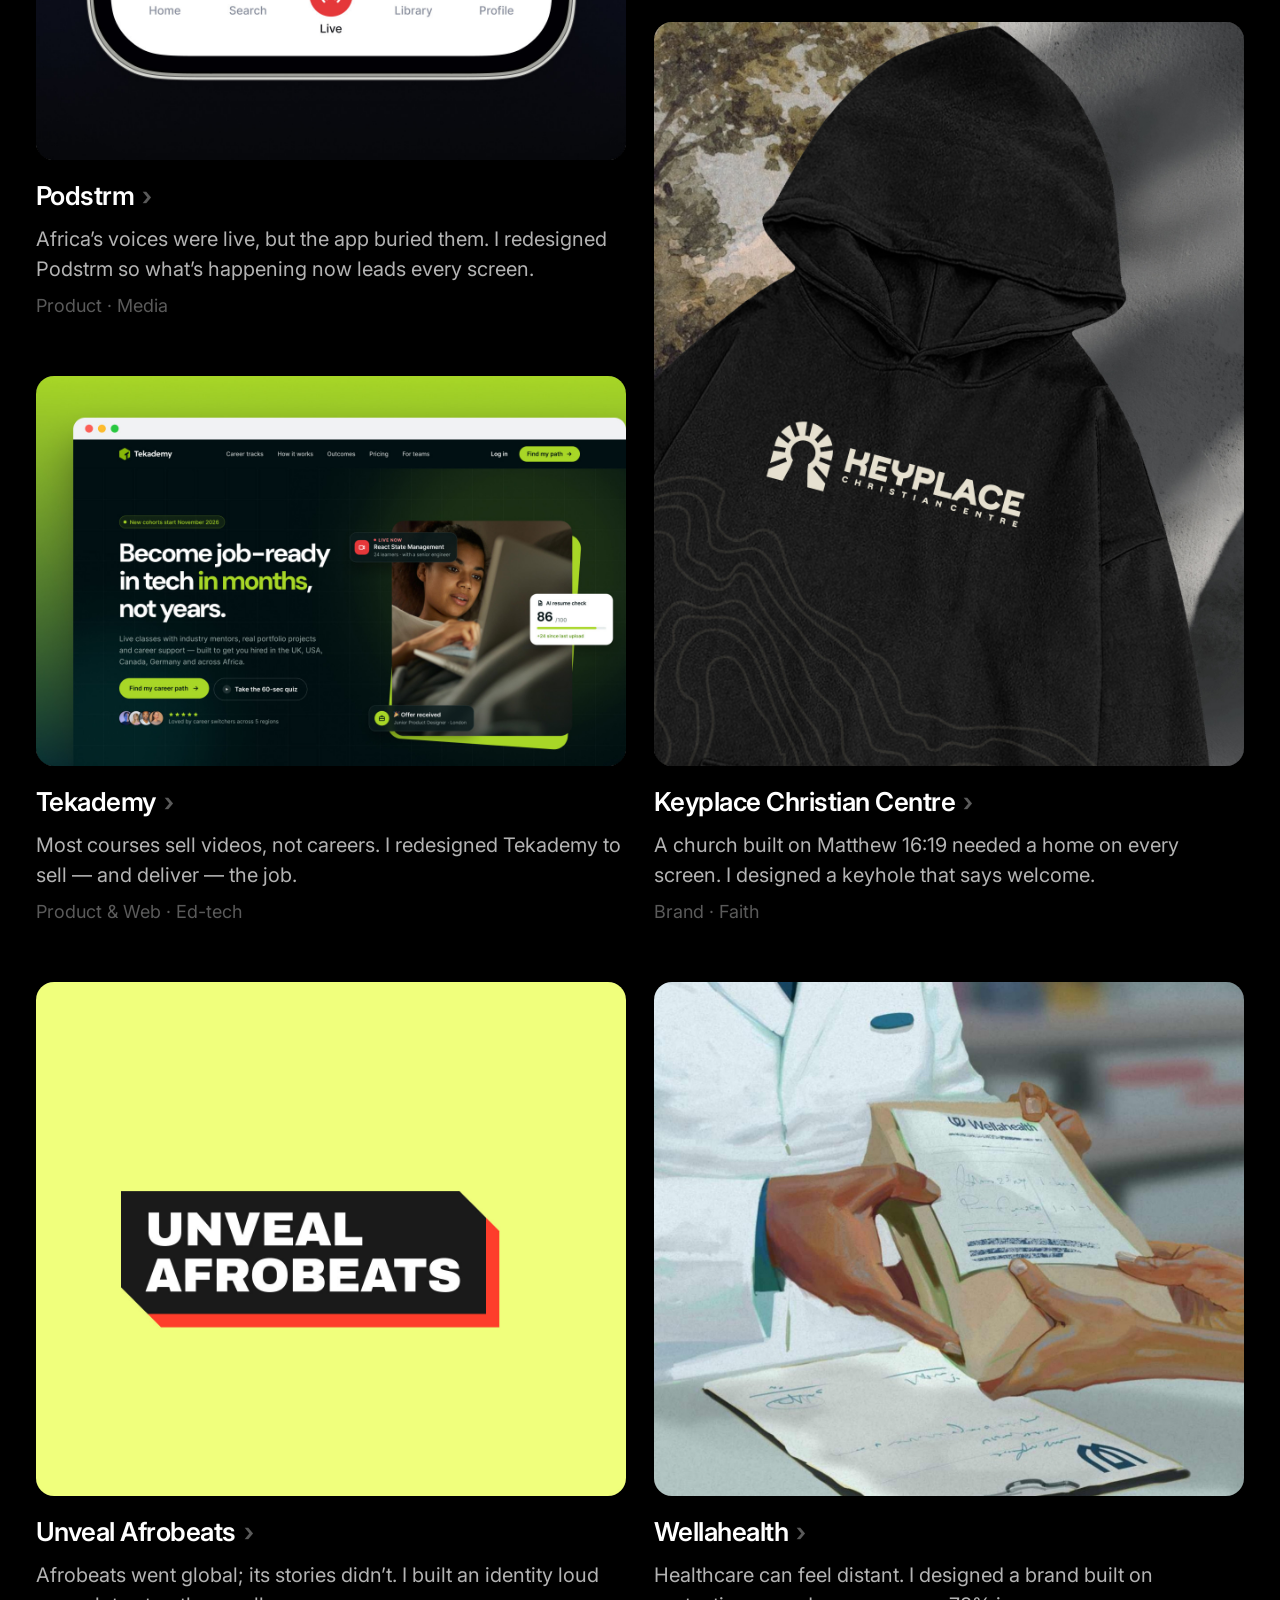
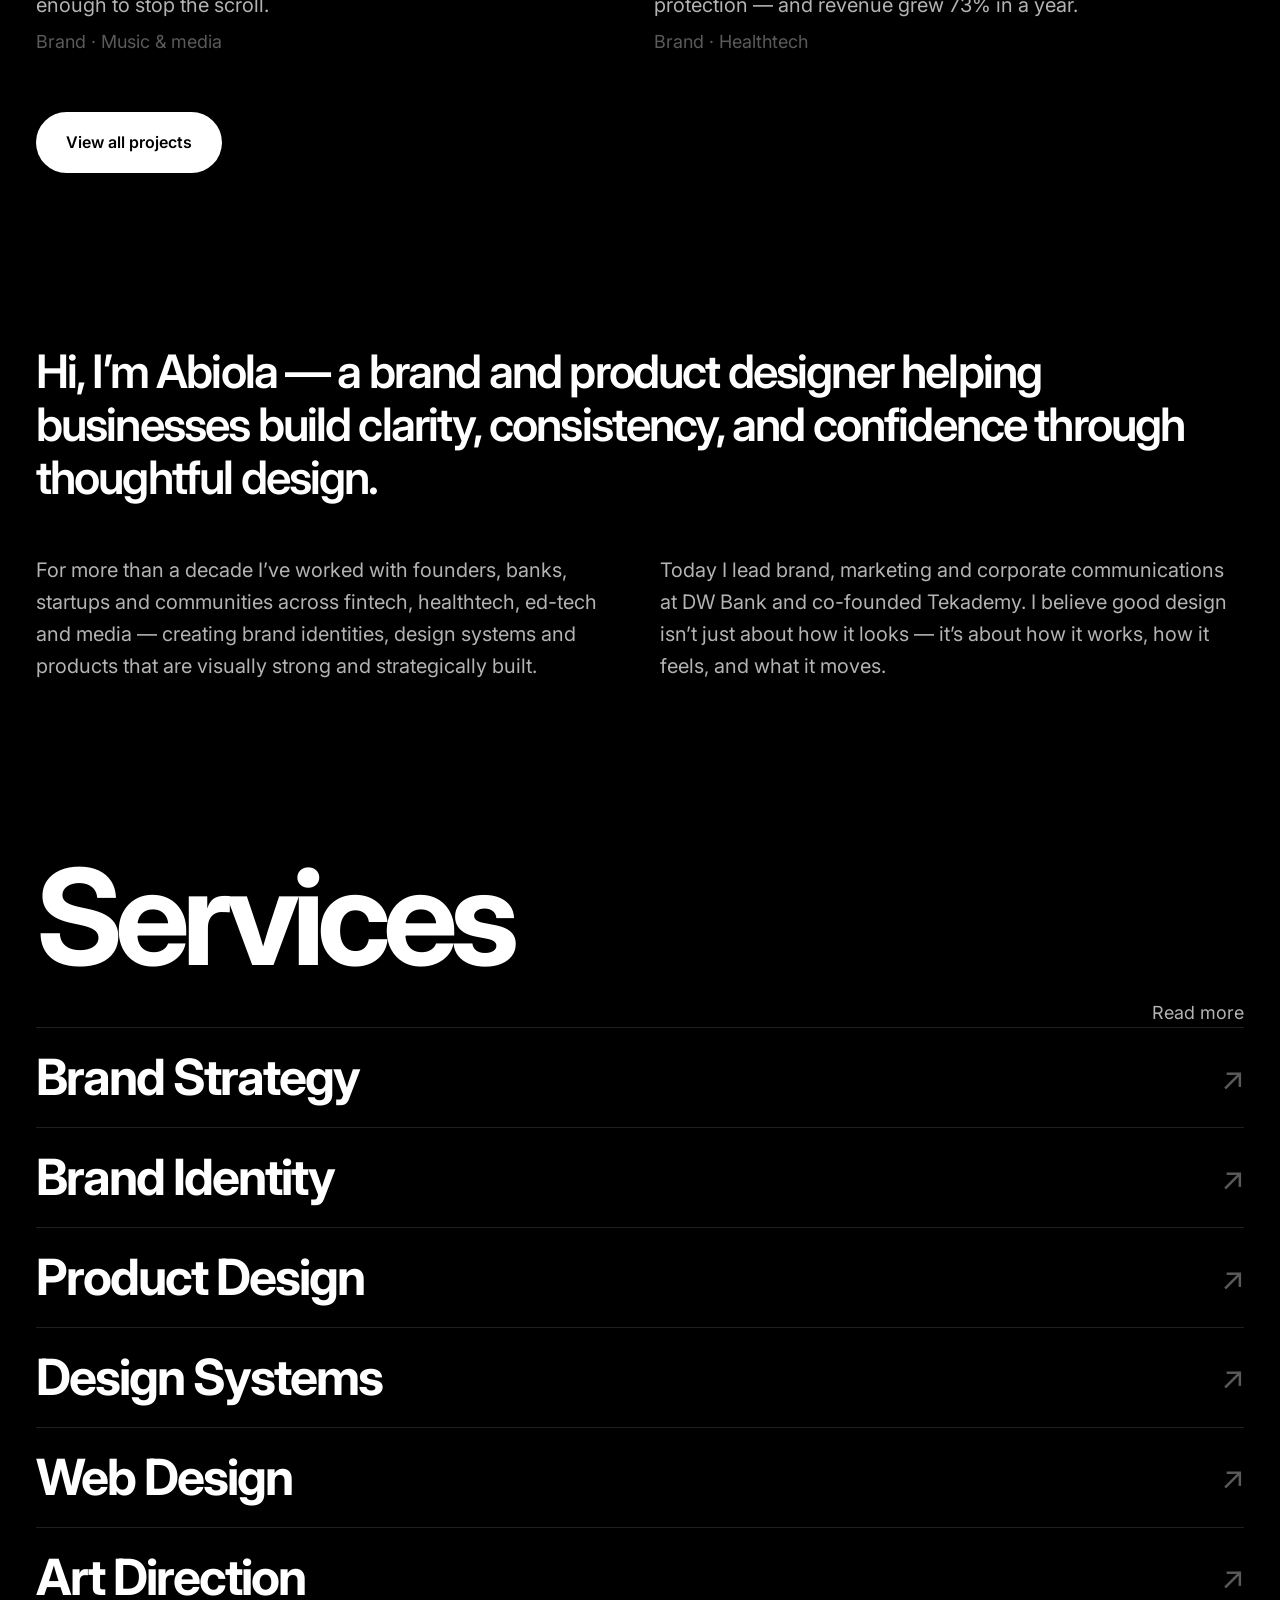
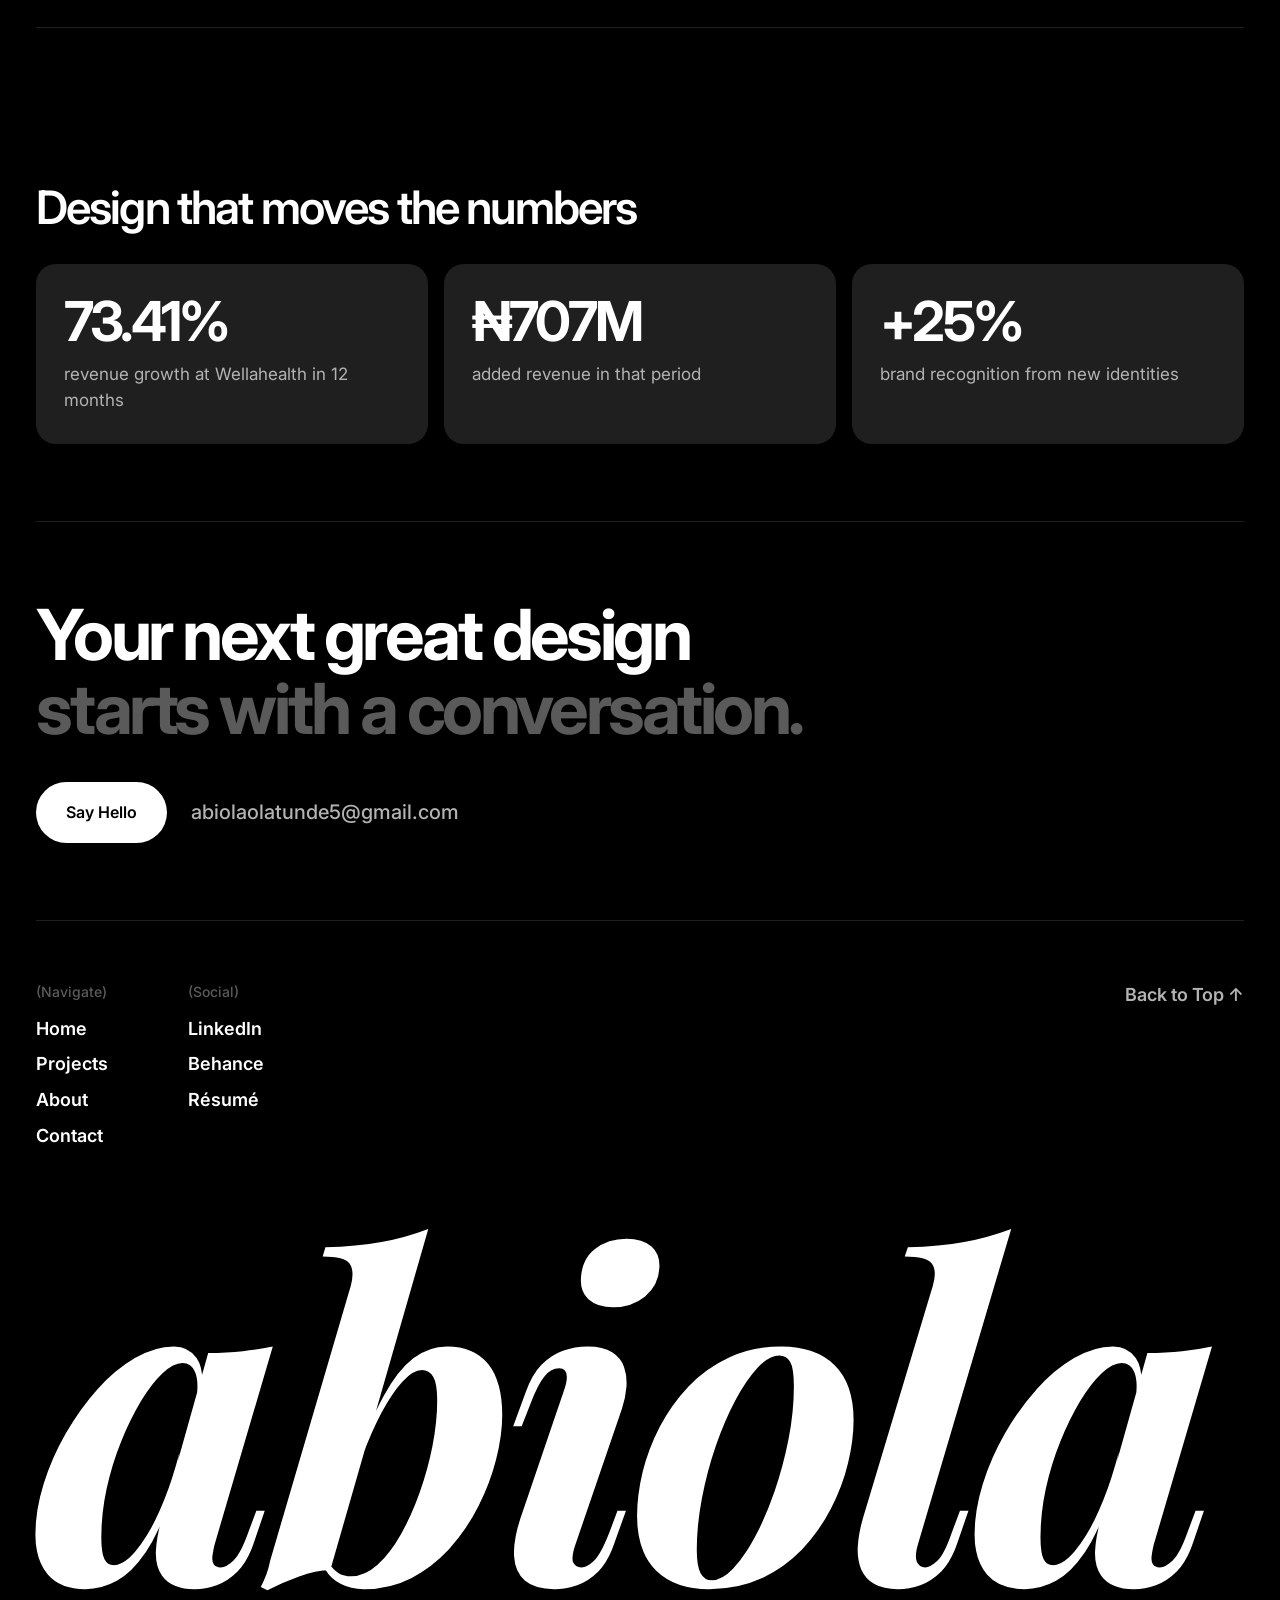
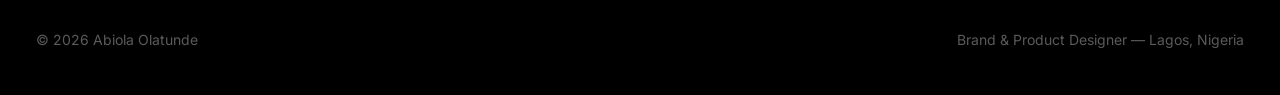
==== commit a095a1df: "Add files via upload" ====
--- a/index.html
+++ b/index.html
@@ -2,7 +2,7 @@
 <title>Abiola Olatunde — Brand &amp; Product Designer</title><meta name="description" content="I help ambitious brands grow through strategic design."><meta property="og:title" content="Abiola Olatunde — Brand &amp; Product Designer"><meta property="og:description" content="I help ambitious brands grow through strategic design."><meta property="og:image" content="assets/img/card-podstrm.jpg">
 <script>(function(){var t;try{t=localStorage.getItem('theme');}catch(e){}document.documentElement.setAttribute('data-theme',t==='light'?'light':'dark');})();</script>
 <link rel="icon" href="assets/favicon.svg" type="image/svg+xml"><link rel="preconnect" href="https://fonts.googleapis.com"><link rel="preconnect" href="https://fonts.gstatic.com" crossorigin>
-<link href="https://fonts.googleapis.com/css2?family=Inter:wght@400;500;600;700;900&display=swap" rel="stylesheet"><link rel="stylesheet" href="assets/style.css"></head><body><header class="site-head" data-appear><a class="logo" href="index.html"><svg class="brand-logo" viewBox="0 0 383.6 138.4" role="img" aria-label="Abiola Olatunde"><path fill="#E8EE58" fill-rule="evenodd" d="M 131.4,2.6 L 30,2.6 C 27.8,2.6 25.8,4.1 25.4,6.3 L 0.1,132.9 C -0.7,136.9 3.7,139.9 7.2,137.7 L 65.3,100 C 66,99.5 66.9,99.3 67.8,99.3 L 96.6,99.3 C 98,99.3 99.4,98.6 100.2,97.5 L 121.7,69.5 C 122.2,69 122.4,68.4 122.6,67.7 L 135.9,8.2 C 136.5,5.3 134.3,2.6 131.4,2.6 L 131.4,2.6 M 29,80.5 L 48.5,80.5 L 53.8,71.4 L 79.1,71.5 L 80.5,80.5 L 98.2,80.5 L 99.9,71.4 L 89.1,19.7 L 64.3,19.7 L 31.7,71.5 L 29,80.5 L 29,80.5 M 62.8,55.7 L 76.6,55.7 L 73.6,37.2 L 62.8,55.7 L 62.8,55.7"/><path fill="currentColor" fill-rule="evenodd" d="M 177.8,44.8 C 177.9,45 178,45.1 178,45.3 C 178,45.5 177.9,45.7 177.7,45.9 C 177.5,46 177.3,46.1 177,46.1 L 167.7,46.1 C 167,46.1 166.6,45.8 166.4,45.1 L 165.1,40.9 L 152.6,40.9 L 151.3,45.1 C 151.1,45.8 150.6,46.1 150,46.1 L 140.8,46.1 C 140.4,46.1 140.2,46 140,45.9 C 139.8,45.7 139.7,45.5 139.7,45.3 C 139.7,45.1 139.8,45 139.8,44.8 L 153.6,8.5 C 153.9,7.9 154.3,7.6 154.9,7.6 L 162.8,7.6 C 163.5,7.6 163.9,7.9 164.1,8.5 L 177.8,44.8 L 177.8,44.8 M 162,31.6 L 159.4,23.1 L 158.8,21.1 L 158.4,23.1 L 155.8,31.6 L 162,31.6 L 162,31.6 M 195.1,12.4 C 198.3,12.4 201.2,13.1 203.9,14.7 C 206.5,16.2 208.7,18.3 210.2,20.9 C 211.8,23.6 212.6,26.4 212.6,29.5 C 212.6,32.7 211.8,35.6 210.3,38.2 C 208.7,40.9 206.6,43 203.9,44.5 C 201.2,46.1 198.3,46.9 195.1,46.9 C 192.2,46.9 189.6,46.1 187.5,44.7 L 186.6,45.3 C 186.3,45.8 185.9,46.1 185.3,46.1 L 178.9,46.1 C 178.6,46.1 178.3,46 178.1,45.8 C 177.9,45.6 177.8,45.3 177.8,45 L 177.8,4.4 C 177.8,3.7 178.2,3.3 178.9,3.3 L 187.3,3.3 C 188,3.3 188.4,3.7 188.4,4.4 L 188.4,13.7 C 189.4,13.3 190.4,12.9 191.5,12.7 C 192.6,12.5 193.8,12.4 195.1,12.4 L 195.1,12.4 M 194.9,36.7 C 196.3,36.7 197.5,36.4 198.5,35.8 C 199.6,35.2 200.4,34.4 201,33.3 C 201.6,32.3 201.9,31.1 201.9,29.7 C 201.9,28.3 201.6,27.1 201,26 C 200.4,24.9 199.5,24.1 198.5,23.5 C 197.4,22.8 196.2,22.5 194.9,22.5 C 193.5,22.5 192.4,22.8 191.3,23.5 C 190.2,24.1 189.3,24.9 188.7,26 C 188.1,27.1 187.8,28.3 187.8,29.7 C 187.8,31 188.1,32.2 188.8,33.3 C 189.4,34.4 190.2,35.2 191.3,35.8 C 192.4,36.3 193.6,36.6 194.9,36.6 L 194.9,36.7 M 214.3,9.7 C 213.6,9.7 213.2,9.3 213.2,8.6 L 213.2,1.2 C 213.2,0.4 213.6,1.1e-13 214.3,1.1e-13 L 222.8,1.1e-13 C 223.5,1.1e-13 223.9,0.4 223.9,1.2 L 223.9,8.6 C 223.9,9.3 223.5,9.7 222.8,9.7 L 214.3,9.7 M 223.9,45 C 223.9,45.3 223.8,45.6 223.6,45.8 C 223.4,46 223.1,46.1 222.7,46.1 L 214.4,46.1 C 214,46.1 213.7,46 213.5,45.8 C 213.3,45.6 213.2,45.3 213.2,45 L 213.2,14 C 213.2,13.3 213.6,12.9 214.4,12.9 L 222.7,12.9 C 223.5,12.9 223.9,13.3 223.9,14 L 223.9,45 L 223.9,45 M 242.3,47 C 239,47 236,46.2 233.3,44.7 C 230.6,43.1 228.5,41 226.9,38.4 C 225.3,35.8 224.6,32.9 224.6,29.8 C 224.6,26.6 225.4,23.7 226.9,21 C 228.5,18.3 230.7,16.2 233.4,14.7 C 236.1,13.1 239.1,12.4 242.3,12.4 C 245.6,12.4 248.6,13.1 251.3,14.7 C 254.1,16.2 256.2,18.3 257.8,21 C 259.4,23.7 260.2,26.6 260.2,29.8 C 260.2,32.9 259.4,35.8 257.8,38.4 C 256.2,41 254,43.1 251.3,44.7 C 248.5,46.2 245.5,47 242.3,47 L 242.3,47 M 242.4,36.8 C 243.7,36.8 244.9,36.5 246,35.9 C 247.1,35.2 248,34.4 248.6,33.3 C 249.2,32.2 249.5,31 249.5,29.7 C 249.5,28.3 249.2,27.1 248.6,26 C 248,25 247.1,24.1 246,23.5 C 244.9,22.9 243.7,22.6 242.4,22.6 C 241,22.6 239.8,22.9 238.7,23.5 C 237.7,24.1 236.8,25 236.2,26 C 235.5,27.1 235.2,28.3 235.2,29.7 C 235.2,31 235.5,32.2 236.2,33.3 C 236.8,34.4 237.7,35.2 238.7,35.9 C 239.8,36.5 241,36.8 242.4,36.8 M 271.4,45 C 271.4,45.7 271,46.1 270.2,46.1 L 261.9,46.1 C 261.6,46.1 261.3,46 261.1,45.8 C 260.9,45.6 260.8,45.3 260.8,45 L 260.8,4.5 C 260.8,4.2 260.9,3.9 261.1,3.7 C 261.3,3.5 261.6,3.4 261.9,3.4 L 270.2,3.4 C 271,3.4 271.4,3.8 271.4,4.5 L 271.4,45 L 271.4,45 M 298.2,13.7 C 298.4,13.4 298.5,13.2 298.8,13.1 C 299,13 299.2,12.9 299.5,12.9 L 305.6,12.9 C 306.4,12.9 306.8,13.3 306.8,14 L 306.8,45 C 306.8,45.3 306.7,45.6 306.5,45.8 C 306.3,46 306,46.1 305.6,46.1 L 299.3,46.1 C 298.7,46.1 298.3,45.8 298,45.3 L 297.1,44.7 C 294.9,46.1 292.4,46.8 289.4,46.8 C 286.3,46.8 283.4,46.1 280.7,44.5 C 278,42.9 275.9,40.9 274.3,38.2 C 272.8,35.6 272,32.7 272,29.5 C 272,26.4 272.8,23.5 274.3,20.9 C 275.9,18.3 278,16.2 280.7,14.7 C 283.4,13.1 286.3,12.4 289.5,12.4 C 292.5,12.4 295,13.1 297.2,14.6 L 298.2,13.7 L 298.2,13.7 M 289.7,36.7 C 291,36.7 292.2,36.4 293.3,35.8 C 294.4,35.2 295.2,34.4 295.8,33.3 C 296.5,32.2 296.8,31 296.8,29.7 C 296.8,28.3 296.5,27.1 295.9,26 C 295.2,24.9 294.4,24.1 293.3,23.5 C 292.2,22.9 291.1,22.5 289.7,22.5 C 288.4,22.5 287.2,22.9 286.1,23.5 C 285.1,24.1 284.2,24.9 283.6,26 C 283,27.1 282.7,28.3 282.7,29.7 C 282.7,31.1 283,32.3 283.6,33.3 C 284.2,34.4 285,35.2 286.1,35.8 C 287.1,36.4 288.3,36.7 289.7,36.7 L 289.7,36.7 M 160.5,93 C 156.8,93 153.4,92.1 150.4,90.3 C 147.3,88.5 144.9,86.1 143.1,83.1 C 141.4,80 140.5,76.7 140.5,73 C 140.5,69.4 141.4,66 143.1,63 C 144.9,59.9 147.3,57.6 150.4,55.8 C 153.4,54 156.8,53.1 160.5,53.1 C 164.2,53.1 167.6,54 170.7,55.8 C 173.8,57.6 176.2,60 177.9,63 C 179.7,66 180.6,69.4 180.6,73 C 180.6,76.7 179.7,80 177.9,83.1 C 176.2,86.1 173.8,88.5 170.7,90.3 C 167.6,92.1 164.2,93 160.5,93 M 160.5,82.2 C 162,82.2 163.4,81.8 164.8,81 C 166.1,80.2 167.1,79.1 167.9,77.7 C 168.7,76.3 169.1,74.8 169.1,73.1 C 169.1,71.4 168.7,69.8 167.9,68.5 C 167.1,67.1 166.1,66 164.8,65.2 C 163.5,64.4 162,64 160.6,64 C 159.1,64 157.6,64.4 156.3,65.2 C 155,66 154,67.1 153.2,68.5 C 152.4,69.8 152,71.4 152,73.1 C 152,74.8 152.4,76.3 153.2,77.7 C 154,79.1 155,80.2 156.3,81 C 157.6,81.8 159.1,82.2 160.6,82.2 L 160.5,82.2 M 191.7,91.2 C 191.7,91.9 191.3,92.3 190.6,92.3 L 182.3,92.3 C 181.9,92.3 181.6,92.2 181.4,92 C 181.2,91.8 181.1,91.5 181.1,91.2 L 181.1,50.7 C 181.1,50.4 181.2,50.1 181.4,49.9 C 181.6,49.7 181.9,49.6 182.3,49.6 L 190.6,49.6 C 191.3,49.6 191.7,50 191.7,50.7 L 191.7,91.2 L 191.7,91.2 M 218.5,60 C 218.7,59.7 218.9,59.5 219.1,59.3 C 219.3,59.2 219.6,59.1 219.9,59.1 L 226,59.1 C 226.8,59.1 227.1,59.5 227.1,60.2 L 227.1,91.2 C 227.1,91.5 227,91.8 226.8,92 C 226.6,92.2 226.4,92.3 226,92.3 L 219.6,92.3 C 219,92.3 218.6,92.1 218.3,91.5 L 217.4,90.9 C 215.3,92.4 212.7,93.1 209.8,93.1 C 206.6,93.1 203.7,92.3 201,90.7 C 198.4,89.2 196.2,87.1 194.7,84.4 C 193.1,81.8 192.3,78.9 192.3,75.8 C 192.3,72.6 193.1,69.8 194.7,67.1 C 196.3,64.5 198.4,62.4 201.1,60.9 C 203.8,59.4 206.7,58.6 209.8,58.6 C 212.8,58.6 215.4,59.3 217.6,60.8 L 218.5,60 M 210,82.9 C 211.3,82.9 212.5,82.6 213.6,82 C 214.7,81.4 215.5,80.6 216.2,79.5 C 216.8,78.4 217.1,77.2 217.1,75.9 C 217.1,74.5 216.8,73.3 216.2,72.2 C 215.6,71.1 214.7,70.3 213.7,69.7 C 212.6,69.1 211.4,68.7 210.1,68.7 C 208.7,68.7 207.5,69.1 206.5,69.7 C 205.4,70.3 204.5,71.1 203.9,72.2 C 203.3,73.3 203,74.5 203,75.9 C 203,77.3 203.3,78.5 203.9,79.5 C 204.5,80.6 205.3,81.4 206.4,82 C 207.5,82.6 208.7,82.9 210,82.9 L 210,82.9 M 240.3,91.2 C 240.3,91.5 240.2,91.8 240,92 C 239.8,92.2 239.6,92.3 239.2,92.3 L 230.8,92.3 C 230.5,92.3 230.2,92.2 230,92 C 229.8,91.8 229.7,91.6 229.7,91.2 L 229.7,69 L 227.4,69 C 227,69 226.7,68.9 226.5,68.7 C 226.3,68.5 226.2,68.2 226.2,67.8 L 226.2,60.2 C 226.2,59.5 226.6,59.1 227.4,59.1 L 229.6,59.1 L 229.6,53.1 C 229.6,52.4 229.9,52 230.6,51.8 L 239.1,50.2 C 239.2,50.2 239.3,50.2 239.4,50.2 C 239.7,50.2 239.9,50.2 240.1,50.4 C 240.3,50.6 240.4,50.9 240.4,51.2 L 240.4,59.1 L 245,59.1 C 245.7,59.1 246.1,59.5 246.1,60.2 L 246.1,67.9 C 246.1,68.2 246,68.5 245.8,68.7 C 245.6,68.9 245.3,69 245,69 L 240.3,69 L 240.3,91.2 L 240.3,91.2 M 267.5,60.2 C 267.5,59.5 267.9,59.1 268.6,59.1 L 277,59.1 C 277.8,59.1 278.1,59.5 278.1,60.2 L 278.1,91.2 C 278.1,91.9 277.8,92.3 277,92.3 L 270.7,92.3 C 270,92.3 269.6,92 269.3,91.5 L 267.9,89.1 C 266.6,90.2 265,91.1 263.2,91.8 C 261.4,92.5 259.7,92.8 258.1,92.8 C 255.4,92.8 253,92.2 251,91 C 249,89.7 247.4,88 246.3,85.7 C 245.1,83.4 244.6,80.8 244.6,77.8 L 244.6,60.3 C 244.6,59.5 245,59.1 245.7,59.1 L 254.1,59.1 C 254.9,59.1 255.2,59.5 255.2,60.3 L 255.2,76.6 C 255.2,77.9 255.5,79 255.9,80 C 256.4,81 257.1,81.8 257.9,82.3 C 258.8,82.9 259.8,83.1 260.9,83.1 C 262.2,83.1 263.3,82.9 264.3,82.3 C 265.3,81.7 266.1,80.9 266.7,80 C 267.2,79.1 267.5,78.1 267.5,77.1 L 267.5,60.3 L 267.5,60.2 M 300.9,58.6 C 303.7,58.6 306,59.2 308.1,60.4 C 310.1,61.7 311.7,63.5 312.8,65.7 C 313.9,68 314.5,70.7 314.5,73.6 L 314.5,91.2 C 314.5,91.9 314.1,92.3 313.4,92.3 L 305,92.3 C 304.2,92.3 303.8,91.9 303.8,91.2 L 303.8,74.8 C 303.8,73.5 303.6,72.4 303.1,71.4 C 302.7,70.4 302,69.6 301.1,69.1 C 300.3,68.6 299.3,68.3 298.2,68.3 C 296.9,68.3 295.8,68.6 294.8,69.2 C 293.8,69.7 293,70.5 292.4,71.4 C 291.9,72.4 291.6,73.3 291.6,74.3 L 291.6,91.2 C 291.6,91.5 291.5,91.8 291.3,92 C 291.1,92.2 290.8,92.3 290.4,92.3 L 282.1,92.3 C 281.7,92.3 281.4,92.2 281.2,92 C 281,91.8 280.9,91.5 280.9,91.2 L 280.9,60.2 C 280.9,59.5 281.3,59.1 282.1,59.1 L 288.4,59.1 C 289,59.1 289.5,59.4 289.8,59.9 L 291.2,62.3 C 292.5,61.2 294.1,60.3 295.9,59.6 C 297.7,58.9 299.4,58.6 300.9,58.6 L 300.9,58.6 M 338.6,50.6 C 338.6,49.9 339,49.5 339.7,49.5 L 348.1,49.5 C 348.8,49.5 349.2,49.9 349.2,50.6 L 349.2,91.2 C 349.2,91.5 349.1,91.8 348.9,92 C 348.7,92.2 348.4,92.3 348.1,92.3 L 341.7,92.3 C 341.1,92.3 340.7,92 340.4,91.5 L 339.5,90.9 C 337.3,92.4 334.8,93.1 331.9,93.1 C 328.7,93.1 325.8,92.3 323.1,90.7 C 320.4,89.2 318.3,87.1 316.7,84.4 C 315.2,81.8 314.4,78.9 314.4,75.8 C 314.4,72.6 315.2,69.8 316.8,67.1 C 318.3,64.5 320.5,62.4 323.1,60.9 C 325.8,59.3 328.7,58.6 331.9,58.6 C 333.2,58.6 334.4,58.7 335.5,58.9 C 336.6,59.1 337.6,59.5 338.6,59.9 L 338.6,50.6 L 338.6,50.6 M 332.1,82.9 C 333.4,82.9 334.6,82.6 335.7,82 C 336.8,81.4 337.6,80.6 338.3,79.5 C 338.9,78.4 339.2,77.2 339.2,75.9 C 339.2,74.5 338.9,73.3 338.3,72.2 C 337.7,71.1 336.8,70.3 335.7,69.7 C 334.7,69 333.5,68.7 332.1,68.7 C 330.8,68.7 329.6,69 328.5,69.7 C 327.5,70.3 326.6,71.1 326,72.2 C 325.4,73.3 325.1,74.5 325.1,75.9 C 325.1,77.2 325.4,78.5 326,79.5 C 326.6,80.6 327.4,81.4 328.5,82 C 329.5,82.6 330.7,82.9 332.1,82.9 L 332.1,82.9 M 367.3,93.2 C 363.9,93.2 360.9,92.4 358.2,90.8 C 355.6,89.3 353.5,87.2 352,84.5 C 350.6,81.9 349.8,79 349.8,75.9 C 349.8,72.8 350.5,69.9 352,67.2 C 353.4,64.6 355.3,62.5 357.9,60.9 C 360.4,59.4 363.3,58.6 366.6,58.6 C 370.1,58.6 373.2,59.3 375.7,60.8 C 378.3,62.3 380.2,64.3 381.6,66.9 C 382.9,69.5 383.6,72.5 383.6,75.9 C 383.6,76.8 383.6,77.6 383.5,78.4 C 383.4,79.1 383,79.5 382.3,79.5 L 360.8,79.5 C 361.5,80.9 362.4,81.9 363.6,82.7 C 364.9,83.4 366.2,83.7 367.8,83.7 C 368.8,83.7 369.7,83.6 370.5,83.3 C 371.3,83 372.2,82.6 373,82.1 C 373.2,81.9 373.5,81.8 373.7,81.8 C 374,81.8 374.3,82 374.5,82.4 L 378.5,88 C 378.7,88.2 378.7,88.5 378.7,88.7 C 378.7,89.1 378.6,89.3 378.3,89.6 C 376.8,90.7 375.1,91.6 373.2,92.2 C 371.4,92.8 369.4,93.2 367.3,93.2 L 367.3,93.2 M 373.1,71.7 C 372.5,70.4 371.8,69.3 370.7,68.6 C 369.6,68 368.4,67.6 366.9,67.6 C 365.5,67.6 364.2,68 363.1,68.7 C 362.1,69.3 361.3,70.4 360.7,71.7 L 373.1,71.7 L 373.1,71.7"/></svg></a><nav class="nav" aria-label="Main"><a href="projects.html">PROJECTS</a><a href="about.html">ABOUT</a><a href="contact.html">CONTACT</a></nav><div class="head-right"><div class="clock"><span>LAGOS / </span><time data-clock>--:--:--</time></div><button class="theme-toggle" type="button" data-theme-toggle aria-label="Switch to light mode"><svg class="sun" viewBox="0 0 24 24" fill="none" stroke="currentColor" stroke-width="1.8" stroke-linecap="round" aria-hidden="true"><circle cx="12" cy="12" r="4.2"/><path d="M12 2.5v2.2M12 19.3v2.2M2.5 12h2.2M19.3 12h2.2M5.3 5.3l1.6 1.6M17.1 17.1l1.6 1.6M5.3 18.7l1.6-1.6M17.1 6.9l1.6-1.6"/></svg><svg class="moon" viewBox="0 0 24 24" fill="none" stroke="currentColor" stroke-width="1.8" stroke-linejoin="round" aria-hidden="true"><path d="M20.5 14.3A8.5 8.5 0 0 1 9.7 3.5a8.5 8.5 0 1 0 10.8 10.8z"/></svg></button></div></header><main class="wrap">
+<link href="https://fonts.googleapis.com/css2?family=Inter:wght@400;500;600;700;900&display=swap" rel="stylesheet"><link rel="preload" href="assets/fonts/playfair-display-latin-700-italic.woff2" as="font" type="font/woff2" crossorigin><link rel="stylesheet" href="assets/style.css"></head><body><header class="site-head" data-appear><a class="logo" href="index.html"><svg class="brand-logo" viewBox="0 0 383.6 138.4" role="img" aria-label="Abiola Olatunde"><path class="logo-mark" fill="#E8EE58" fill-rule="evenodd" d="M 131.4,2.6 L 30,2.6 C 27.8,2.6 25.8,4.1 25.4,6.3 L 0.1,132.9 C -0.7,136.9 3.7,139.9 7.2,137.7 L 65.3,100 C 66,99.5 66.9,99.3 67.8,99.3 L 96.6,99.3 C 98,99.3 99.4,98.6 100.2,97.5 L 121.7,69.5 C 122.2,69 122.4,68.4 122.6,67.7 L 135.9,8.2 C 136.5,5.3 134.3,2.6 131.4,2.6 L 131.4,2.6 M 29,80.5 L 48.5,80.5 L 53.8,71.4 L 79.1,71.5 L 80.5,80.5 L 98.2,80.5 L 99.9,71.4 L 89.1,19.7 L 64.3,19.7 L 31.7,71.5 L 29,80.5 L 29,80.5 M 62.8,55.7 L 76.6,55.7 L 73.6,37.2 L 62.8,55.7 L 62.8,55.7"/><path fill="currentColor" fill-rule="evenodd" d="M 177.8,44.8 C 177.9,45 178,45.1 178,45.3 C 178,45.5 177.9,45.7 177.7,45.9 C 177.5,46 177.3,46.1 177,46.1 L 167.7,46.1 C 167,46.1 166.6,45.8 166.4,45.1 L 165.1,40.9 L 152.6,40.9 L 151.3,45.1 C 151.1,45.8 150.6,46.1 150,46.1 L 140.8,46.1 C 140.4,46.1 140.2,46 140,45.9 C 139.8,45.7 139.7,45.5 139.7,45.3 C 139.7,45.1 139.8,45 139.8,44.8 L 153.6,8.5 C 153.9,7.9 154.3,7.6 154.9,7.6 L 162.8,7.6 C 163.5,7.6 163.9,7.9 164.1,8.5 L 177.8,44.8 L 177.8,44.8 M 162,31.6 L 159.4,23.1 L 158.8,21.1 L 158.4,23.1 L 155.8,31.6 L 162,31.6 L 162,31.6 M 195.1,12.4 C 198.3,12.4 201.2,13.1 203.9,14.7 C 206.5,16.2 208.7,18.3 210.2,20.9 C 211.8,23.6 212.6,26.4 212.6,29.5 C 212.6,32.7 211.8,35.6 210.3,38.2 C 208.7,40.9 206.6,43 203.9,44.5 C 201.2,46.1 198.3,46.9 195.1,46.9 C 192.2,46.9 189.6,46.1 187.5,44.7 L 186.6,45.3 C 186.3,45.8 185.9,46.1 185.3,46.1 L 178.9,46.1 C 178.6,46.1 178.3,46 178.1,45.8 C 177.9,45.6 177.8,45.3 177.8,45 L 177.8,4.4 C 177.8,3.7 178.2,3.3 178.9,3.3 L 187.3,3.3 C 188,3.3 188.4,3.7 188.4,4.4 L 188.4,13.7 C 189.4,13.3 190.4,12.9 191.5,12.7 C 192.6,12.5 193.8,12.4 195.1,12.4 L 195.1,12.4 M 194.9,36.7 C 196.3,36.7 197.5,36.4 198.5,35.8 C 199.6,35.2 200.4,34.4 201,33.3 C 201.6,32.3 201.9,31.1 201.9,29.7 C 201.9,28.3 201.6,27.1 201,26 C 200.4,24.9 199.5,24.1 198.5,23.5 C 197.4,22.8 196.2,22.5 194.9,22.5 C 193.5,22.5 192.4,22.8 191.3,23.5 C 190.2,24.1 189.3,24.9 188.7,26 C 188.1,27.1 187.8,28.3 187.8,29.7 C 187.8,31 188.1,32.2 188.8,33.3 C 189.4,34.4 190.2,35.2 191.3,35.8 C 192.4,36.3 193.6,36.6 194.9,36.6 L 194.9,36.7 M 214.3,9.7 C 213.6,9.7 213.2,9.3 213.2,8.6 L 213.2,1.2 C 213.2,0.4 213.6,1.1e-13 214.3,1.1e-13 L 222.8,1.1e-13 C 223.5,1.1e-13 223.9,0.4 223.9,1.2 L 223.9,8.6 C 223.9,9.3 223.5,9.7 222.8,9.7 L 214.3,9.7 M 223.9,45 C 223.9,45.3 223.8,45.6 223.6,45.8 C 223.4,46 223.1,46.1 222.7,46.1 L 214.4,46.1 C 214,46.1 213.7,46 213.5,45.8 C 213.3,45.6 213.2,45.3 213.2,45 L 213.2,14 C 213.2,13.3 213.6,12.9 214.4,12.9 L 222.7,12.9 C 223.5,12.9 223.9,13.3 223.9,14 L 223.9,45 L 223.9,45 M 242.3,47 C 239,47 236,46.2 233.3,44.7 C 230.6,43.1 228.5,41 226.9,38.4 C 225.3,35.8 224.6,32.9 224.6,29.8 C 224.6,26.6 225.4,23.7 226.9,21 C 228.5,18.3 230.7,16.2 233.4,14.7 C 236.1,13.1 239.1,12.4 242.3,12.4 C 245.6,12.4 248.6,13.1 251.3,14.7 C 254.1,16.2 256.2,18.3 257.8,21 C 259.4,23.7 260.2,26.6 260.2,29.8 C 260.2,32.9 259.4,35.8 257.8,38.4 C 256.2,41 254,43.1 251.3,44.7 C 248.5,46.2 245.5,47 242.3,47 L 242.3,47 M 242.4,36.8 C 243.7,36.8 244.9,36.5 246,35.9 C 247.1,35.2 248,34.4 248.6,33.3 C 249.2,32.2 249.5,31 249.5,29.7 C 249.5,28.3 249.2,27.1 248.6,26 C 248,25 247.1,24.1 246,23.5 C 244.9,22.9 243.7,22.6 242.4,22.6 C 241,22.6 239.8,22.9 238.7,23.5 C 237.7,24.1 236.8,25 236.2,26 C 235.5,27.1 235.2,28.3 235.2,29.7 C 235.2,31 235.5,32.2 236.2,33.3 C 236.8,34.4 237.7,35.2 238.7,35.9 C 239.8,36.5 241,36.8 242.4,36.8 M 271.4,45 C 271.4,45.7 271,46.1 270.2,46.1 L 261.9,46.1 C 261.6,46.1 261.3,46 261.1,45.8 C 260.9,45.6 260.8,45.3 260.8,45 L 260.8,4.5 C 260.8,4.2 260.9,3.9 261.1,3.7 C 261.3,3.5 261.6,3.4 261.9,3.4 L 270.2,3.4 C 271,3.4 271.4,3.8 271.4,4.5 L 271.4,45 L 271.4,45 M 298.2,13.7 C 298.4,13.4 298.5,13.2 298.8,13.1 C 299,13 299.2,12.9 299.5,12.9 L 305.6,12.9 C 306.4,12.9 306.8,13.3 306.8,14 L 306.8,45 C 306.8,45.3 306.7,45.6 306.5,45.8 C 306.3,46 306,46.1 305.6,46.1 L 299.3,46.1 C 298.7,46.1 298.3,45.8 298,45.3 L 297.1,44.7 C 294.9,46.1 292.4,46.8 289.4,46.8 C 286.3,46.8 283.4,46.1 280.7,44.5 C 278,42.9 275.9,40.9 274.3,38.2 C 272.8,35.6 272,32.7 272,29.5 C 272,26.4 272.8,23.5 274.3,20.9 C 275.9,18.3 278,16.2 280.7,14.7 C 283.4,13.1 286.3,12.4 289.5,12.4 C 292.5,12.4 295,13.1 297.2,14.6 L 298.2,13.7 L 298.2,13.7 M 289.7,36.7 C 291,36.7 292.2,36.4 293.3,35.8 C 294.4,35.2 295.2,34.4 295.8,33.3 C 296.5,32.2 296.8,31 296.8,29.7 C 296.8,28.3 296.5,27.1 295.9,26 C 295.2,24.9 294.4,24.1 293.3,23.5 C 292.2,22.9 291.1,22.5 289.7,22.5 C 288.4,22.5 287.2,22.9 286.1,23.5 C 285.1,24.1 284.2,24.9 283.6,26 C 283,27.1 282.7,28.3 282.7,29.7 C 282.7,31.1 283,32.3 283.6,33.3 C 284.2,34.4 285,35.2 286.1,35.8 C 287.1,36.4 288.3,36.7 289.7,36.7 L 289.7,36.7 M 160.5,93 C 156.8,93 153.4,92.1 150.4,90.3 C 147.3,88.5 144.9,86.1 143.1,83.1 C 141.4,80 140.5,76.7 140.5,73 C 140.5,69.4 141.4,66 143.1,63 C 144.9,59.9 147.3,57.6 150.4,55.8 C 153.4,54 156.8,53.1 160.5,53.1 C 164.2,53.1 167.6,54 170.7,55.8 C 173.8,57.6 176.2,60 177.9,63 C 179.7,66 180.6,69.4 180.6,73 C 180.6,76.7 179.7,80 177.9,83.1 C 176.2,86.1 173.8,88.5 170.7,90.3 C 167.6,92.1 164.2,93 160.5,93 M 160.5,82.2 C 162,82.2 163.4,81.8 164.8,81 C 166.1,80.2 167.1,79.1 167.9,77.7 C 168.7,76.3 169.1,74.8 169.1,73.1 C 169.1,71.4 168.7,69.8 167.9,68.5 C 167.1,67.1 166.1,66 164.8,65.2 C 163.5,64.4 162,64 160.6,64 C 159.1,64 157.6,64.4 156.3,65.2 C 155,66 154,67.1 153.2,68.5 C 152.4,69.8 152,71.4 152,73.1 C 152,74.8 152.4,76.3 153.2,77.7 C 154,79.1 155,80.2 156.3,81 C 157.6,81.8 159.1,82.2 160.6,82.2 L 160.5,82.2 M 191.7,91.2 C 191.7,91.9 191.3,92.3 190.6,92.3 L 182.3,92.3 C 181.9,92.3 181.6,92.2 181.4,92 C 181.2,91.8 181.1,91.5 181.1,91.2 L 181.1,50.7 C 181.1,50.4 181.2,50.1 181.4,49.9 C 181.6,49.7 181.9,49.6 182.3,49.6 L 190.6,49.6 C 191.3,49.6 191.7,50 191.7,50.7 L 191.7,91.2 L 191.7,91.2 M 218.5,60 C 218.7,59.7 218.9,59.5 219.1,59.3 C 219.3,59.2 219.6,59.1 219.9,59.1 L 226,59.1 C 226.8,59.1 227.1,59.5 227.1,60.2 L 227.1,91.2 C 227.1,91.5 227,91.8 226.8,92 C 226.6,92.2 226.4,92.3 226,92.3 L 219.6,92.3 C 219,92.3 218.6,92.1 218.3,91.5 L 217.4,90.9 C 215.3,92.4 212.7,93.1 209.8,93.1 C 206.6,93.1 203.7,92.3 201,90.7 C 198.4,89.2 196.2,87.1 194.7,84.4 C 193.1,81.8 192.3,78.9 192.3,75.8 C 192.3,72.6 193.1,69.8 194.7,67.1 C 196.3,64.5 198.4,62.4 201.1,60.9 C 203.8,59.4 206.7,58.6 209.8,58.6 C 212.8,58.6 215.4,59.3 217.6,60.8 L 218.5,60 M 210,82.9 C 211.3,82.9 212.5,82.6 213.6,82 C 214.7,81.4 215.5,80.6 216.2,79.5 C 216.8,78.4 217.1,77.2 217.1,75.9 C 217.1,74.5 216.8,73.3 216.2,72.2 C 215.6,71.1 214.7,70.3 213.7,69.7 C 212.6,69.1 211.4,68.7 210.1,68.7 C 208.7,68.7 207.5,69.1 206.5,69.7 C 205.4,70.3 204.5,71.1 203.9,72.2 C 203.3,73.3 203,74.5 203,75.9 C 203,77.3 203.3,78.5 203.9,79.5 C 204.5,80.6 205.3,81.4 206.4,82 C 207.5,82.6 208.7,82.9 210,82.9 L 210,82.9 M 240.3,91.2 C 240.3,91.5 240.2,91.8 240,92 C 239.8,92.2 239.6,92.3 239.2,92.3 L 230.8,92.3 C 230.5,92.3 230.2,92.2 230,92 C 229.8,91.8 229.7,91.6 229.7,91.2 L 229.7,69 L 227.4,69 C 227,69 226.7,68.9 226.5,68.7 C 226.3,68.5 226.2,68.2 226.2,67.8 L 226.2,60.2 C 226.2,59.5 226.6,59.1 227.4,59.1 L 229.6,59.1 L 229.6,53.1 C 229.6,52.4 229.9,52 230.6,51.8 L 239.1,50.2 C 239.2,50.2 239.3,50.2 239.4,50.2 C 239.7,50.2 239.9,50.2 240.1,50.4 C 240.3,50.6 240.4,50.9 240.4,51.2 L 240.4,59.1 L 245,59.1 C 245.7,59.1 246.1,59.5 246.1,60.2 L 246.1,67.9 C 246.1,68.2 246,68.5 245.8,68.7 C 245.6,68.9 245.3,69 245,69 L 240.3,69 L 240.3,91.2 L 240.3,91.2 M 267.5,60.2 C 267.5,59.5 267.9,59.1 268.6,59.1 L 277,59.1 C 277.8,59.1 278.1,59.5 278.1,60.2 L 278.1,91.2 C 278.1,91.9 277.8,92.3 277,92.3 L 270.7,92.3 C 270,92.3 269.6,92 269.3,91.5 L 267.9,89.1 C 266.6,90.2 265,91.1 263.2,91.8 C 261.4,92.5 259.7,92.8 258.1,92.8 C 255.4,92.8 253,92.2 251,91 C 249,89.7 247.4,88 246.3,85.7 C 245.1,83.4 244.6,80.8 244.6,77.8 L 244.6,60.3 C 244.6,59.5 245,59.1 245.7,59.1 L 254.1,59.1 C 254.9,59.1 255.2,59.5 255.2,60.3 L 255.2,76.6 C 255.2,77.9 255.5,79 255.9,80 C 256.4,81 257.1,81.8 257.9,82.3 C 258.8,82.9 259.8,83.1 260.9,83.1 C 262.2,83.1 263.3,82.9 264.3,82.3 C 265.3,81.7 266.1,80.9 266.7,80 C 267.2,79.1 267.5,78.1 267.5,77.1 L 267.5,60.3 L 267.5,60.2 M 300.9,58.6 C 303.7,58.6 306,59.2 308.1,60.4 C 310.1,61.7 311.7,63.5 312.8,65.7 C 313.9,68 314.5,70.7 314.5,73.6 L 314.5,91.2 C 314.5,91.9 314.1,92.3 313.4,92.3 L 305,92.3 C 304.2,92.3 303.8,91.9 303.8,91.2 L 303.8,74.8 C 303.8,73.5 303.6,72.4 303.1,71.4 C 302.7,70.4 302,69.6 301.1,69.1 C 300.3,68.6 299.3,68.3 298.2,68.3 C 296.9,68.3 295.8,68.6 294.8,69.2 C 293.8,69.7 293,70.5 292.4,71.4 C 291.9,72.4 291.6,73.3 291.6,74.3 L 291.6,91.2 C 291.6,91.5 291.5,91.8 291.3,92 C 291.1,92.2 290.8,92.3 290.4,92.3 L 282.1,92.3 C 281.7,92.3 281.4,92.2 281.2,92 C 281,91.8 280.9,91.5 280.9,91.2 L 280.9,60.2 C 280.9,59.5 281.3,59.1 282.1,59.1 L 288.4,59.1 C 289,59.1 289.5,59.4 289.8,59.9 L 291.2,62.3 C 292.5,61.2 294.1,60.3 295.9,59.6 C 297.7,58.9 299.4,58.6 300.9,58.6 L 300.9,58.6 M 338.6,50.6 C 338.6,49.9 339,49.5 339.7,49.5 L 348.1,49.5 C 348.8,49.5 349.2,49.9 349.2,50.6 L 349.2,91.2 C 349.2,91.5 349.1,91.8 348.9,92 C 348.7,92.2 348.4,92.3 348.1,92.3 L 341.7,92.3 C 341.1,92.3 340.7,92 340.4,91.5 L 339.5,90.9 C 337.3,92.4 334.8,93.1 331.9,93.1 C 328.7,93.1 325.8,92.3 323.1,90.7 C 320.4,89.2 318.3,87.1 316.7,84.4 C 315.2,81.8 314.4,78.9 314.4,75.8 C 314.4,72.6 315.2,69.8 316.8,67.1 C 318.3,64.5 320.5,62.4 323.1,60.9 C 325.8,59.3 328.7,58.6 331.9,58.6 C 333.2,58.6 334.4,58.7 335.5,58.9 C 336.6,59.1 337.6,59.5 338.6,59.9 L 338.6,50.6 L 338.6,50.6 M 332.1,82.9 C 333.4,82.9 334.6,82.6 335.7,82 C 336.8,81.4 337.6,80.6 338.3,79.5 C 338.9,78.4 339.2,77.2 339.2,75.9 C 339.2,74.5 338.9,73.3 338.3,72.2 C 337.7,71.1 336.8,70.3 335.7,69.7 C 334.7,69 333.5,68.7 332.1,68.7 C 330.8,68.7 329.6,69 328.5,69.7 C 327.5,70.3 326.6,71.1 326,72.2 C 325.4,73.3 325.1,74.5 325.1,75.9 C 325.1,77.2 325.4,78.5 326,79.5 C 326.6,80.6 327.4,81.4 328.5,82 C 329.5,82.6 330.7,82.9 332.1,82.9 L 332.1,82.9 M 367.3,93.2 C 363.9,93.2 360.9,92.4 358.2,90.8 C 355.6,89.3 353.5,87.2 352,84.5 C 350.6,81.9 349.8,79 349.8,75.9 C 349.8,72.8 350.5,69.9 352,67.2 C 353.4,64.6 355.3,62.5 357.9,60.9 C 360.4,59.4 363.3,58.6 366.6,58.6 C 370.1,58.6 373.2,59.3 375.7,60.8 C 378.3,62.3 380.2,64.3 381.6,66.9 C 382.9,69.5 383.6,72.5 383.6,75.9 C 383.6,76.8 383.6,77.6 383.5,78.4 C 383.4,79.1 383,79.5 382.3,79.5 L 360.8,79.5 C 361.5,80.9 362.4,81.9 363.6,82.7 C 364.9,83.4 366.2,83.7 367.8,83.7 C 368.8,83.7 369.7,83.6 370.5,83.3 C 371.3,83 372.2,82.6 373,82.1 C 373.2,81.9 373.5,81.8 373.7,81.8 C 374,81.8 374.3,82 374.5,82.4 L 378.5,88 C 378.7,88.2 378.7,88.5 378.7,88.7 C 378.7,89.1 378.6,89.3 378.3,89.6 C 376.8,90.7 375.1,91.6 373.2,92.2 C 371.4,92.8 369.4,93.2 367.3,93.2 L 367.3,93.2 M 373.1,71.7 C 372.5,70.4 371.8,69.3 370.7,68.6 C 369.6,68 368.4,67.6 366.9,67.6 C 365.5,67.6 364.2,68 363.1,68.7 C 362.1,69.3 361.3,70.4 360.7,71.7 L 373.1,71.7 L 373.1,71.7"/></svg></a><nav class="nav" aria-label="Main"><a href="projects.html">PROJECTS</a><a href="about.html">ABOUT</a><a href="contact.html">CONTACT</a></nav><div class="head-right"><div class="clock"><span>LAGOS / </span><time data-clock>--:--:--</time></div><button class="theme-toggle" type="button" data-theme-toggle aria-label="Switch to light mode"><svg class="sun" viewBox="0 0 24 24" fill="none" stroke="currentColor" stroke-width="1.8" stroke-linecap="round" aria-hidden="true"><circle cx="12" cy="12" r="4.2"/><path d="M12 2.5v2.2M12 19.3v2.2M2.5 12h2.2M19.3 12h2.2M5.3 5.3l1.6 1.6M17.1 17.1l1.6 1.6M5.3 18.7l1.6-1.6M17.1 6.9l1.6-1.6"/></svg><svg class="moon" viewBox="0 0 24 24" fill="none" stroke="currentColor" stroke-width="1.8" stroke-linejoin="round" aria-hidden="true"><path d="M20.5 14.3A8.5 8.5 0 0 1 9.7 3.5a8.5 8.5 0 1 0 10.8 10.8z"/></svg></button></div></header><main class="wrap">
 <h1 class="wordmark" data-appear>abiola</h1><p class="statement" data-appear="late">I help ambitious brands grow through strategic design — creating <b>distinctive identities</b> and <b>digital products</b> that tell a story, build trust, and <b>move the numbers</b>.</p>
 <section><h2 class="huge">Featured Projects</h2><div class="masonry"><div class="col"><a class="card" href="work/podstrm.html"><div class="media" style="aspect-ratio:666/840"><img src="assets/img/card-podstrm.jpg" width="666" height="840" alt="Podstrm" loading="lazy"></div><h3>Podstrm<i>›</i></h3><p>Africa’s voices were live, but the app buried them. I redesigned Podstrm so what’s happening now leads every screen.</p><small>Product · Media</small></a><a class="card" href="work/tekademy.html"><div class="media" style="aspect-ratio:666/440"><img src="assets/img/card-tekademy.jpg" width="666" height="440" alt="Tekademy" loading="lazy"></div><h3>Tekademy<i>›</i></h3><p>Most courses sell videos, not careers. I redesigned Tekademy to sell — and deliver — the job.</p><small>Product &amp; Web · Ed-tech</small></a><a class="card" href="work/unveal.html"><div class="media" style="aspect-ratio:666/580"><img src="assets/img/card-unveal.jpg" width="666" height="580" alt="Unveal Afrobeats" loading="lazy"></div><h3>Unveal Afrobeats<i>›</i></h3><p>Afrobeats went global; its stories didn’t. I built an identity loud enough to stop the scroll.</p><small>Brand · Music &amp; media</small></a></div><div class="col"><a class="card" href="work/paybanc.html"><div class="media" style="aspect-ratio:666/440"><img src="assets/img/card-paybanc.jpg" width="666" height="440" alt="Paybanc Admin" loading="lazy"></div><h3>Paybanc Admin<i>›</i></h3><p>Ops teams chased KYC checks and failed payouts across tools. I designed one console to see, verify and move money.</p><small>Product · Fintech</small></a><a class="card" href="work/keyplace.html"><div class="media" style="aspect-ratio:666/840"><img src="assets/img/card-keyplace.jpg" width="666" height="840" alt="Keyplace Christian Centre" loading="lazy"></div><h3>Keyplace Christian Centre<i>›</i></h3><p>A church built on Matthew 16:19 needed a home on every screen. I designed a keyhole that says welcome.</p><small>Brand · Faith</small></a><a class="card" href="work/wellahealth.html"><div class="media" style="aspect-ratio:666/580"><img src="assets/img/card-wellahealth.jpg" width="666" height="580" alt="Wellahealth" loading="lazy"></div><h3>Wellahealth<i>›</i></h3><p>Healthcare can feel distant. I designed a brand built on protection — and revenue grew 73% in a year.</p><small>Brand · Healthtech</small></a></div></div><p style="margin-top:56px"><a class="btn" href="projects.html">View all projects</a></p></section>
 <section><p class="lead">Hi, I’m Abiola — a brand and product designer helping businesses build clarity, consistency, and confidence through thoughtful design.</p>
@@ -11,6 +11,6 @@
 <section><p class="lead" style="max-width:900px">Design that moves the numbers</p><div class="stats"><div class="stat"><b>73.41%</b><span>revenue growth at Wellahealth in 12 months</span></div><div class="stat"><b>₦707M</b><span>added revenue in that period</span></div><div class="stat"><b>+25%</b><span>brand recognition from new identities</span></div></div></section></main><div class="wrap"><section class="cta"><h2>Your next great design<br><span>starts with a conversation.</span></h2><div class="actions"><a class="btn" href="mailto:abiolaolatunde5@gmail.com">Say Hello</a><a class="mail fadelink" href="mailto:abiolaolatunde5@gmail.com">abiolaolatunde5@gmail.com</a></div></section>
 <footer><div class="foot"><div><h4>(Navigate)</h4><a class="fadelink" href="index.html">Home</a><a class="fadelink" href="projects.html">Projects</a><a class="fadelink" href="about.html">About</a><a class="fadelink" href="contact.html">Contact</a></div>
 <div><h4>(Social)</h4><a class="fadelink" href="https://www.linkedin.com/in/helloabiola/" target="_blank" rel="noopener">LinkedIn</a><a class="fadelink" href="https://www.behance.net/helloabiola" target="_blank" rel="noopener">Behance</a><a class="fadelink" href="https://drive.google.com/file/d/1vZUpydbHRFc7InXNhGjmikHniOKCymTY/view?usp=sharing" target="_blank" rel="noopener">Résumé</a></div>
-<a class="top fadelink" href="#" data-top>Back to Top ↑</a></div><div class="foot-mark" aria-hidden="true">ABIOLA</div>
+<a class="top fadelink" href="#" data-top>Back to Top ↑</a></div><div class="foot-mark" aria-hidden="true">abiola</div>
 <div class="foot-base"><span>© <span data-year>2026</span> Abiola Olatunde</span><span>Brand &amp; Product Designer — Lagos, Nigeria</span></div></footer></div>
 <script src="assets/site.js"></script></body></html>
--- a/assets/style.css
+++ b/assets/style.css
@@ -168,3 +168,14 @@
  .statement{font-size:clamp(24px,6.4vw,52px)}
  .lead{font-size:clamp(22px,6vw,52px)}
 }
+
+/* Playfair wordmarks + light-mode logo mark */
+@font-face{font-family:"Playfair Display";font-style:italic;font-weight:700;font-display:swap;src:url(fonts/playfair-display-latin-700-italic.woff2) format("woff2")}
+:root{--serif:"Playfair Display",Georgia,"Times New Roman",serif}
+.wordmark,.foot-mark{font-family:var(--serif);font-weight:700;font-style:italic;letter-spacing:-.03em}
+.wordmark{font-size:clamp(90px,34.8vw,532px);line-height:.85;padding-right:.08em}
+.foot-mark{font-size:clamp(90px,34.8vw,532px);letter-spacing:-.03em;padding-left:0;line-height:.85}
+.foot-mark{line-height:.9;padding-right:.06em}
+.logo-mark{fill:#E8EE58;transition:fill .4s ease-out}
+html[data-theme="light"] .logo-mark{fill:#0A0A0A}
+@media (max-width:760px){.wordmark{font-size:33.5vw}.foot-mark{font-size:33.5vw}}
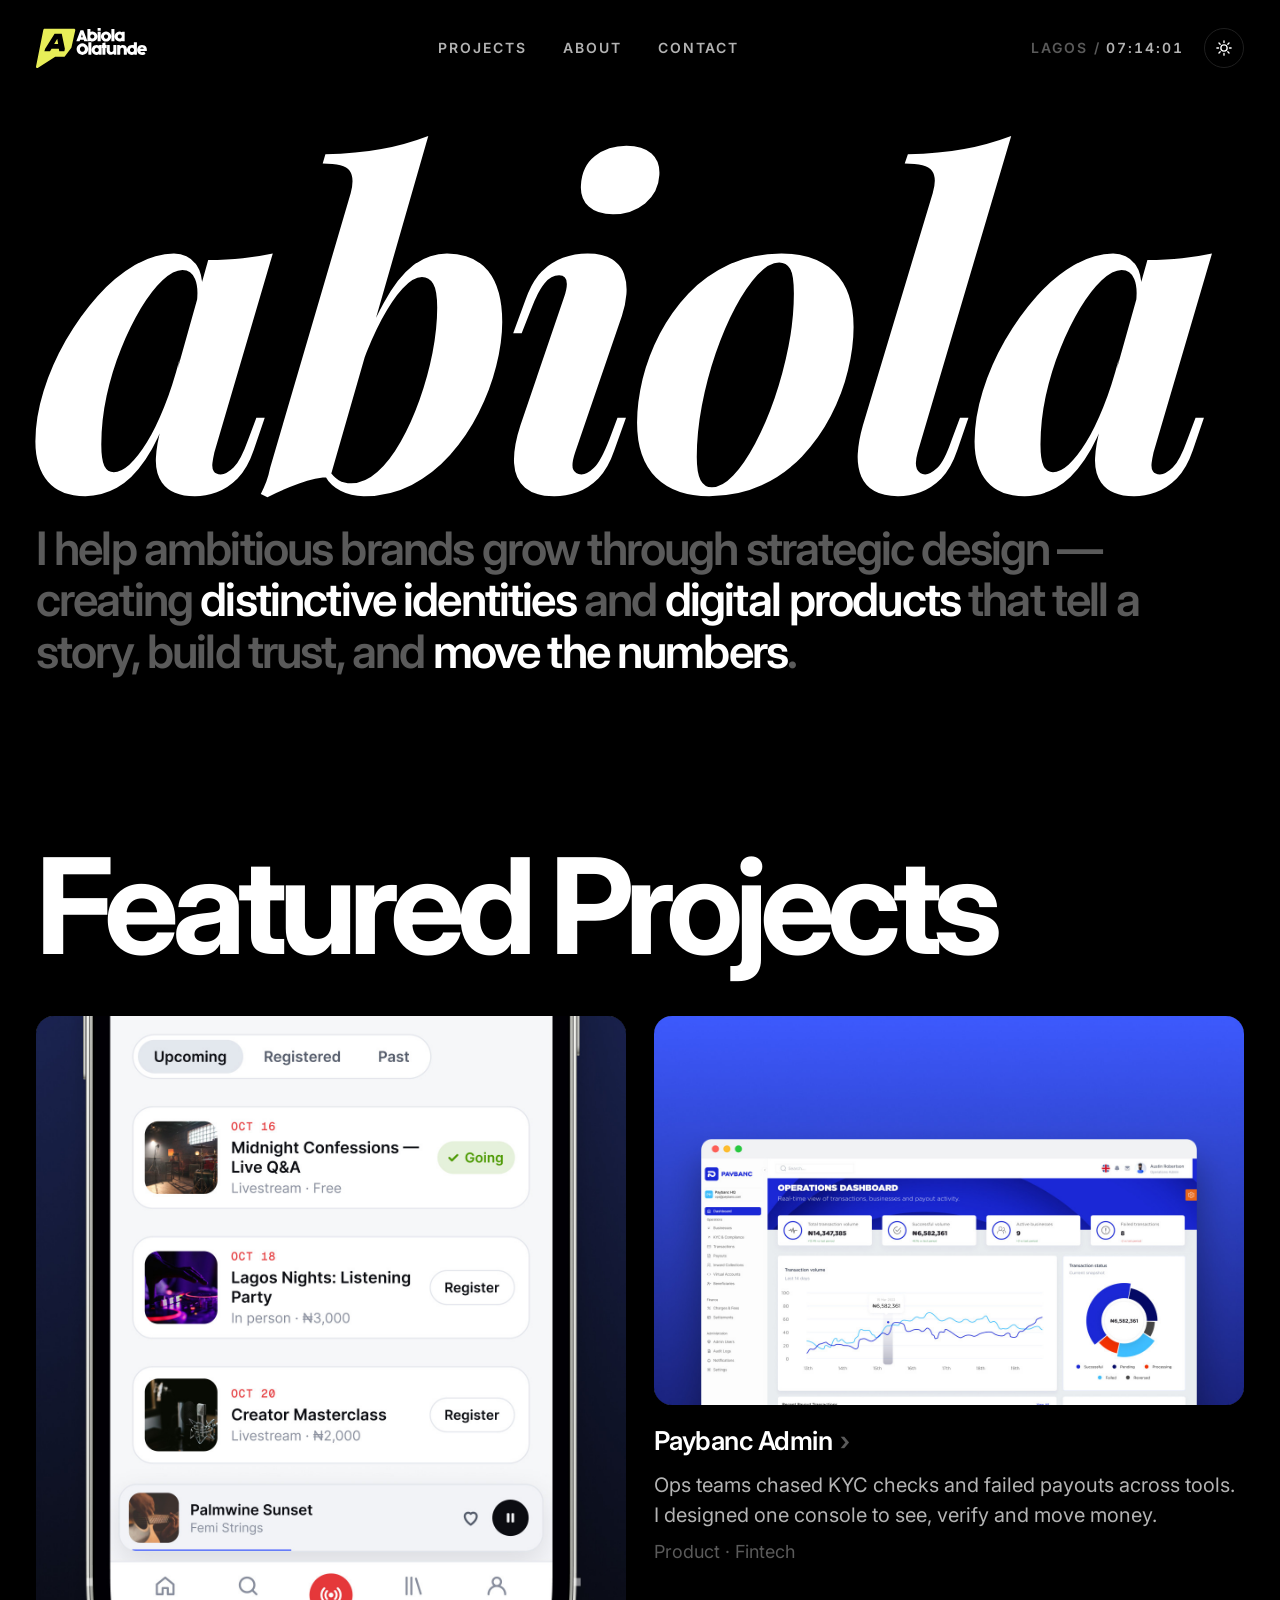
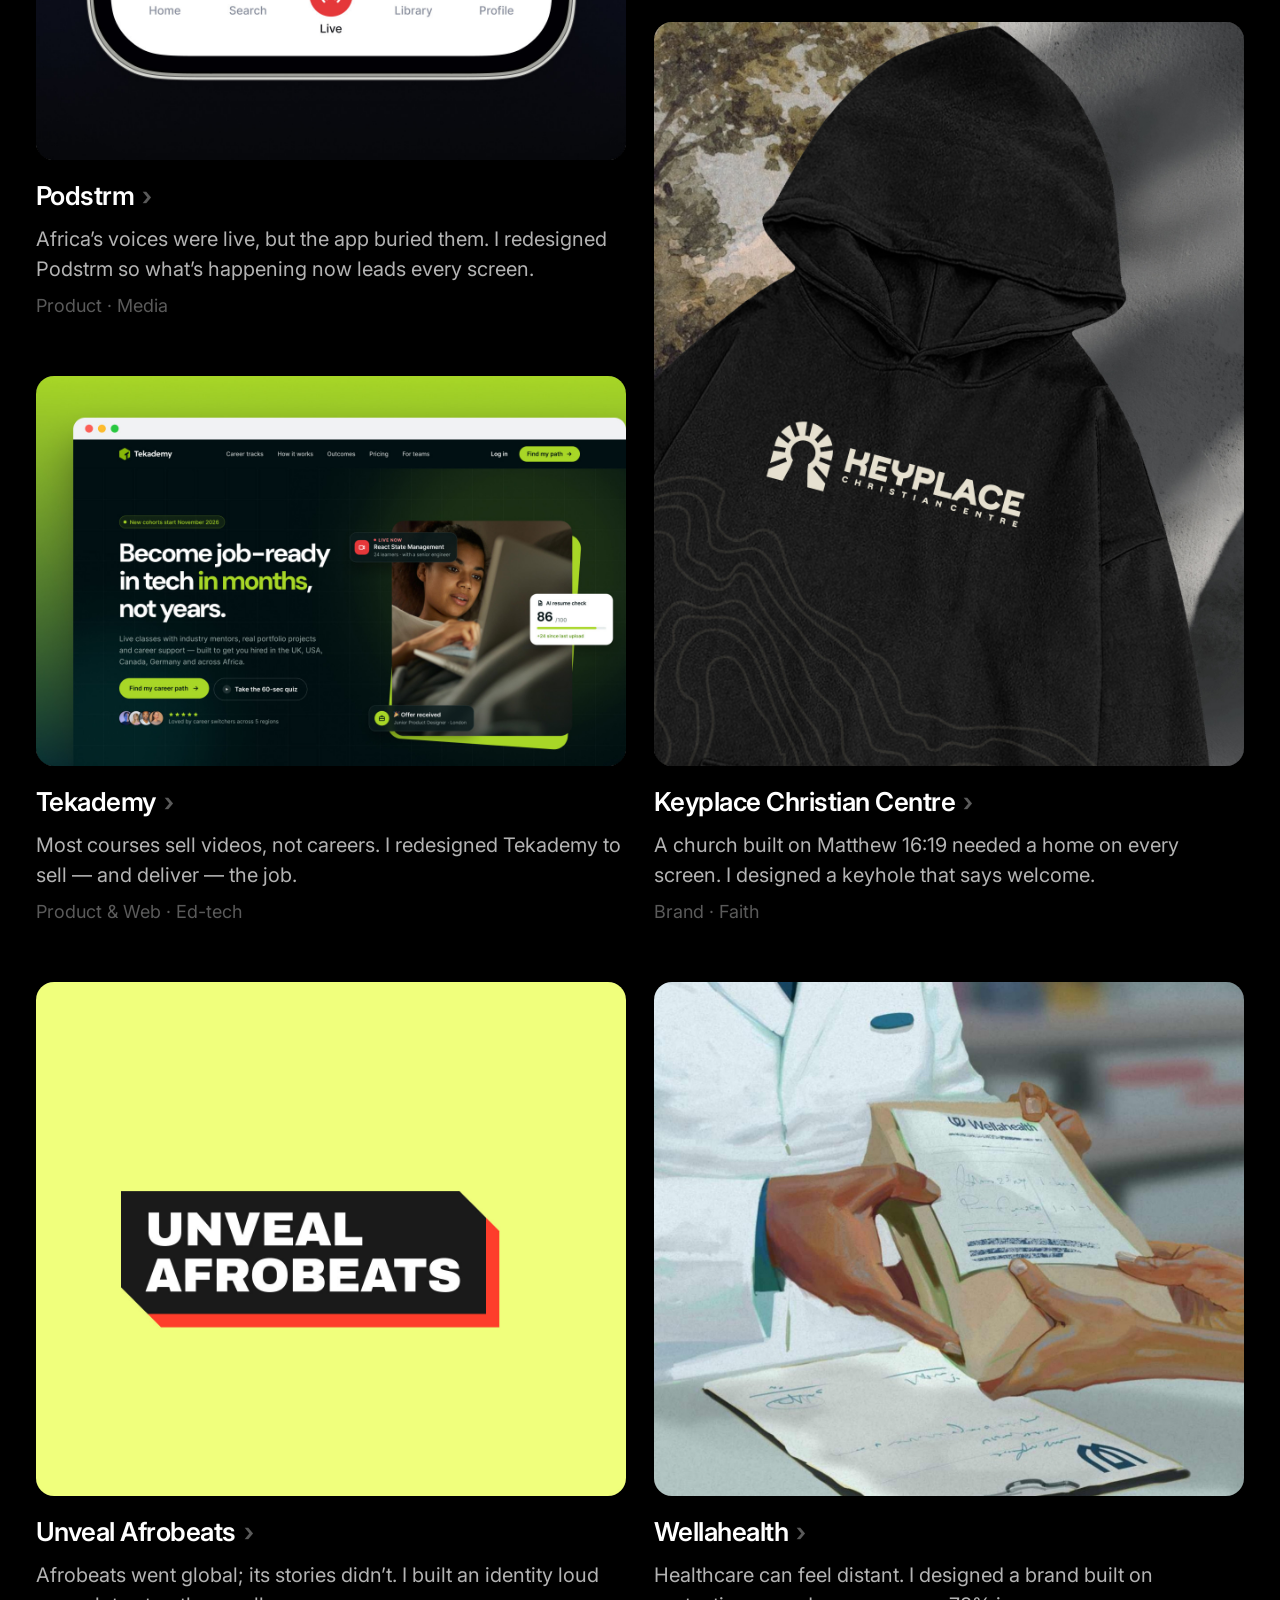
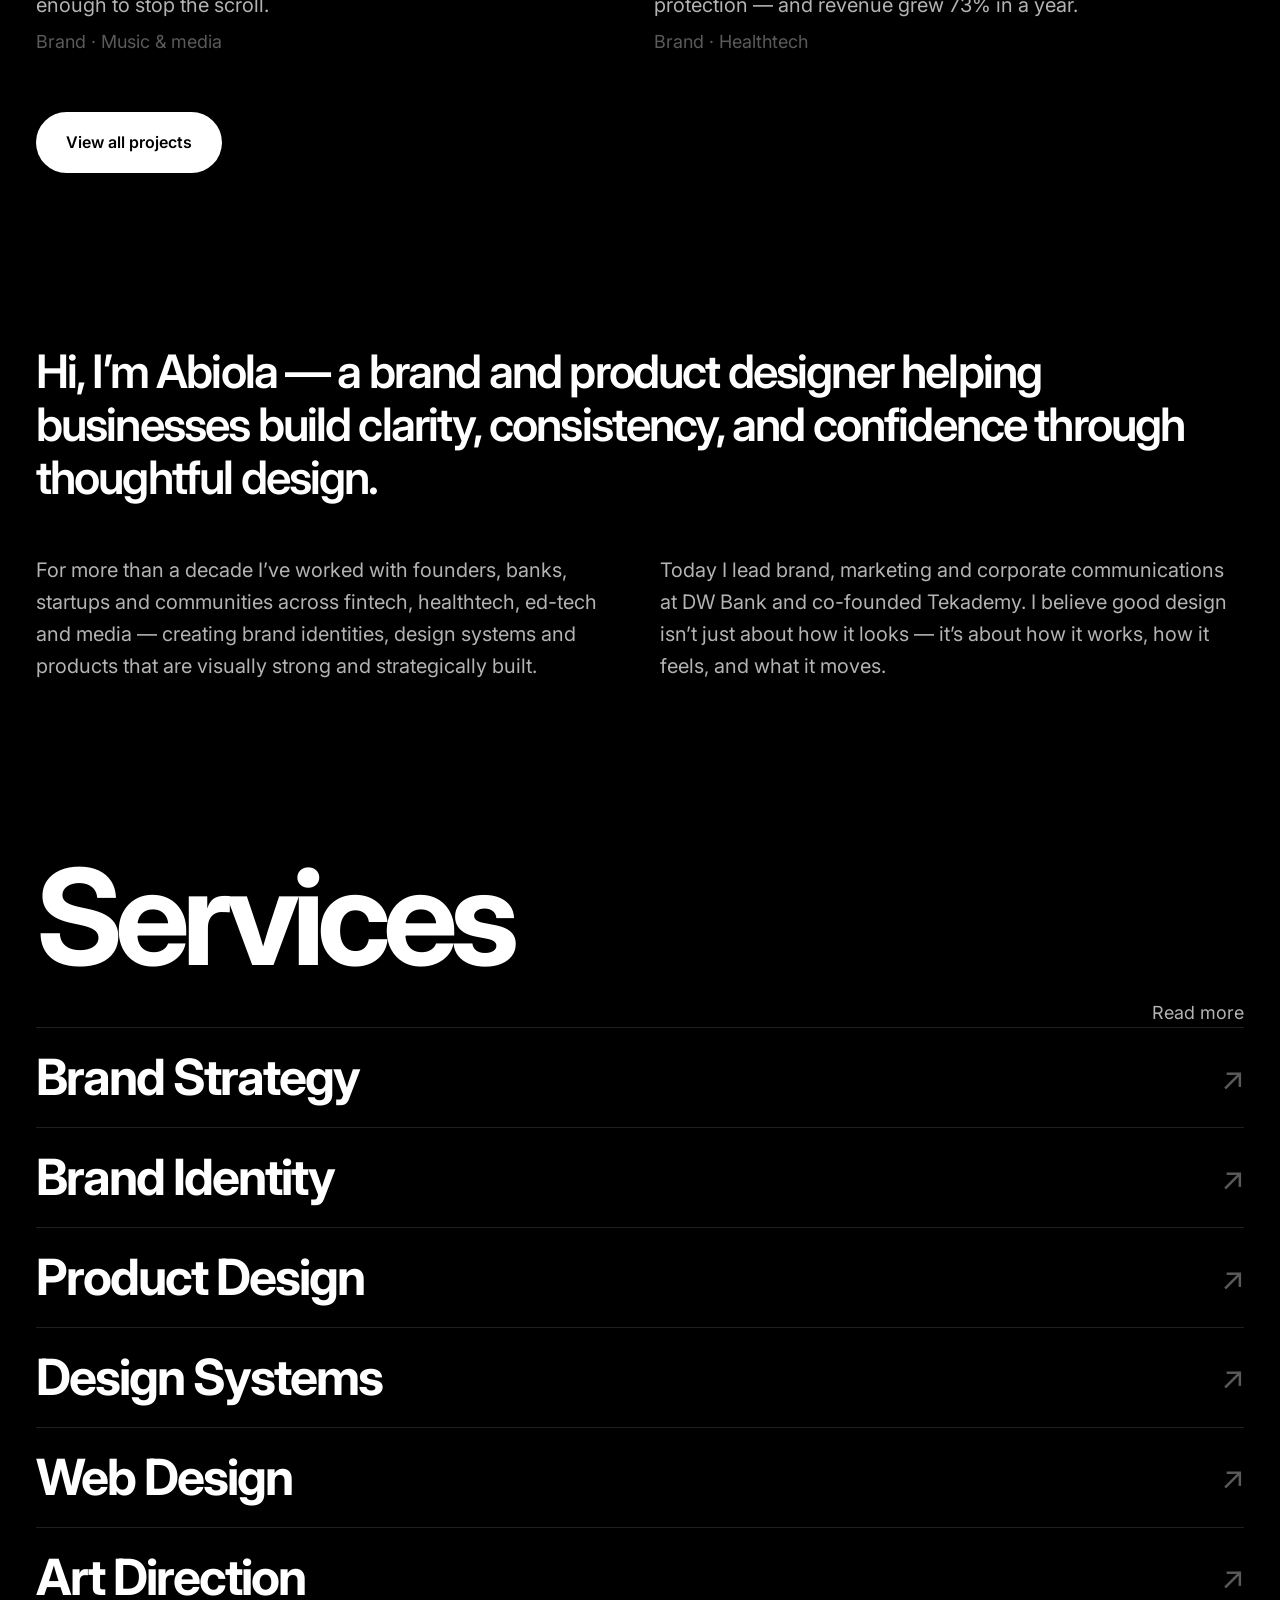
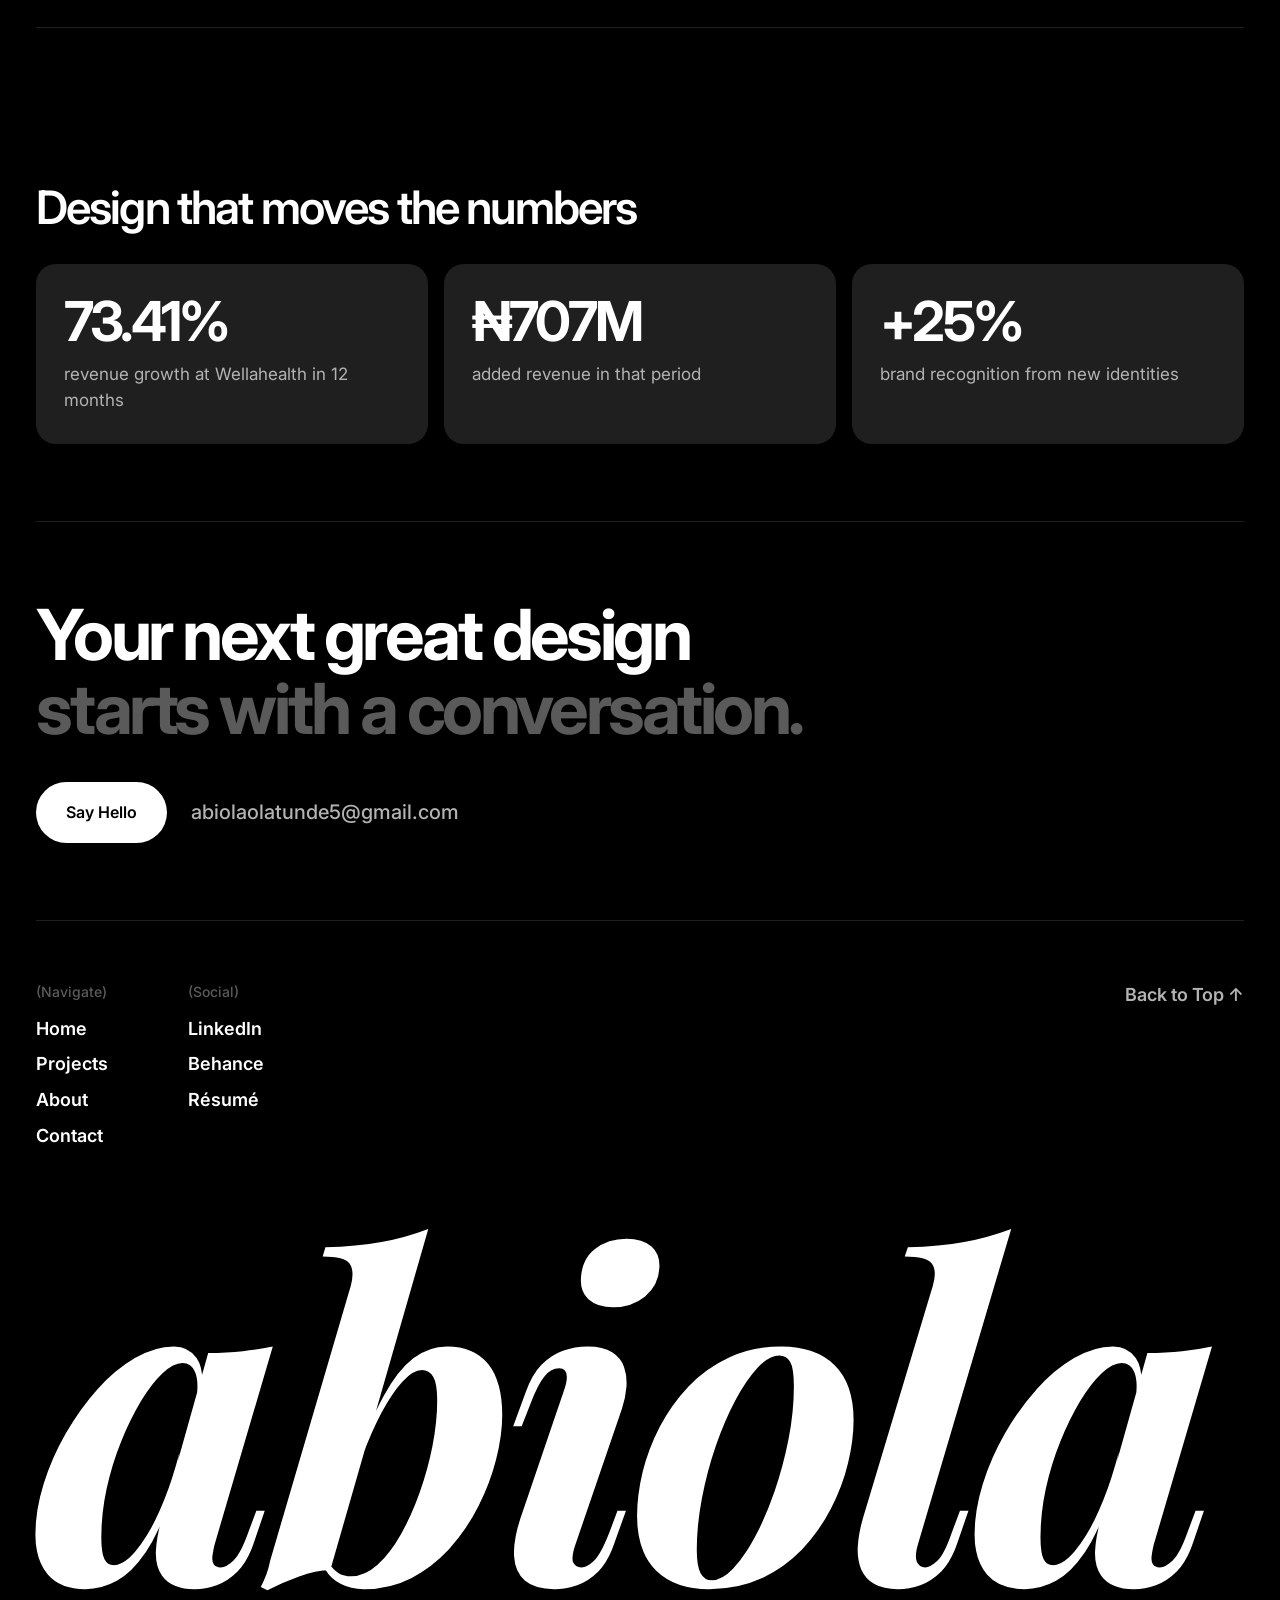
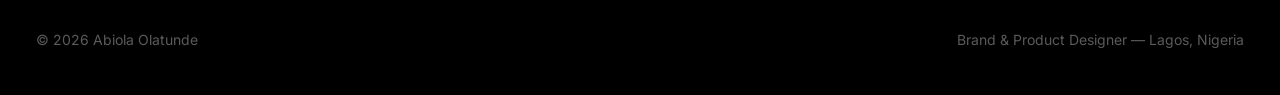
==== commit e8b0bf54: "Add files via upload" ====
--- a/index.html
+++ b/index.html
@@ -2,14 +2,14 @@
 <title>Abiola Olatunde — Brand &amp; Product Designer</title><meta name="description" content="I help ambitious brands grow through strategic design."><meta property="og:title" content="Abiola Olatunde — Brand &amp; Product Designer"><meta property="og:description" content="I help ambitious brands grow through strategic design."><meta property="og:image" content="assets/img/card-podstrm.jpg">
 <script>(function(){var t;try{t=localStorage.getItem('theme');}catch(e){}document.documentElement.setAttribute('data-theme',t==='light'?'light':'dark');})();</script>
 <link rel="icon" href="assets/favicon.svg" type="image/svg+xml"><link rel="preconnect" href="https://fonts.googleapis.com"><link rel="preconnect" href="https://fonts.gstatic.com" crossorigin>
-<link href="https://fonts.googleapis.com/css2?family=Inter:wght@400;500;600;700;900&display=swap" rel="stylesheet"><link rel="preload" href="assets/fonts/playfair-display-latin-700-italic.woff2" as="font" type="font/woff2" crossorigin><link rel="stylesheet" href="assets/style.css"></head><body><header class="site-head" data-appear><a class="logo" href="index.html"><svg class="brand-logo" viewBox="0 0 383.6 138.4" role="img" aria-label="Abiola Olatunde"><path class="logo-mark" fill="#E8EE58" fill-rule="evenodd" d="M 131.4,2.6 L 30,2.6 C 27.8,2.6 25.8,4.1 25.4,6.3 L 0.1,132.9 C -0.7,136.9 3.7,139.9 7.2,137.7 L 65.3,100 C 66,99.5 66.9,99.3 67.8,99.3 L 96.6,99.3 C 98,99.3 99.4,98.6 100.2,97.5 L 121.7,69.5 C 122.2,69 122.4,68.4 122.6,67.7 L 135.9,8.2 C 136.5,5.3 134.3,2.6 131.4,2.6 L 131.4,2.6 M 29,80.5 L 48.5,80.5 L 53.8,71.4 L 79.1,71.5 L 80.5,80.5 L 98.2,80.5 L 99.9,71.4 L 89.1,19.7 L 64.3,19.7 L 31.7,71.5 L 29,80.5 L 29,80.5 M 62.8,55.7 L 76.6,55.7 L 73.6,37.2 L 62.8,55.7 L 62.8,55.7"/><path fill="currentColor" fill-rule="evenodd" d="M 177.8,44.8 C 177.9,45 178,45.1 178,45.3 C 178,45.5 177.9,45.7 177.7,45.9 C 177.5,46 177.3,46.1 177,46.1 L 167.7,46.1 C 167,46.1 166.6,45.8 166.4,45.1 L 165.1,40.9 L 152.6,40.9 L 151.3,45.1 C 151.1,45.8 150.6,46.1 150,46.1 L 140.8,46.1 C 140.4,46.1 140.2,46 140,45.9 C 139.8,45.7 139.7,45.5 139.7,45.3 C 139.7,45.1 139.8,45 139.8,44.8 L 153.6,8.5 C 153.9,7.9 154.3,7.6 154.9,7.6 L 162.8,7.6 C 163.5,7.6 163.9,7.9 164.1,8.5 L 177.8,44.8 L 177.8,44.8 M 162,31.6 L 159.4,23.1 L 158.8,21.1 L 158.4,23.1 L 155.8,31.6 L 162,31.6 L 162,31.6 M 195.1,12.4 C 198.3,12.4 201.2,13.1 203.9,14.7 C 206.5,16.2 208.7,18.3 210.2,20.9 C 211.8,23.6 212.6,26.4 212.6,29.5 C 212.6,32.7 211.8,35.6 210.3,38.2 C 208.7,40.9 206.6,43 203.9,44.5 C 201.2,46.1 198.3,46.9 195.1,46.9 C 192.2,46.9 189.6,46.1 187.5,44.7 L 186.6,45.3 C 186.3,45.8 185.9,46.1 185.3,46.1 L 178.9,46.1 C 178.6,46.1 178.3,46 178.1,45.8 C 177.9,45.6 177.8,45.3 177.8,45 L 177.8,4.4 C 177.8,3.7 178.2,3.3 178.9,3.3 L 187.3,3.3 C 188,3.3 188.4,3.7 188.4,4.4 L 188.4,13.7 C 189.4,13.3 190.4,12.9 191.5,12.7 C 192.6,12.5 193.8,12.4 195.1,12.4 L 195.1,12.4 M 194.9,36.7 C 196.3,36.7 197.5,36.4 198.5,35.8 C 199.6,35.2 200.4,34.4 201,33.3 C 201.6,32.3 201.9,31.1 201.9,29.7 C 201.9,28.3 201.6,27.1 201,26 C 200.4,24.9 199.5,24.1 198.5,23.5 C 197.4,22.8 196.2,22.5 194.9,22.5 C 193.5,22.5 192.4,22.8 191.3,23.5 C 190.2,24.1 189.3,24.9 188.7,26 C 188.1,27.1 187.8,28.3 187.8,29.7 C 187.8,31 188.1,32.2 188.8,33.3 C 189.4,34.4 190.2,35.2 191.3,35.8 C 192.4,36.3 193.6,36.6 194.9,36.6 L 194.9,36.7 M 214.3,9.7 C 213.6,9.7 213.2,9.3 213.2,8.6 L 213.2,1.2 C 213.2,0.4 213.6,1.1e-13 214.3,1.1e-13 L 222.8,1.1e-13 C 223.5,1.1e-13 223.9,0.4 223.9,1.2 L 223.9,8.6 C 223.9,9.3 223.5,9.7 222.8,9.7 L 214.3,9.7 M 223.9,45 C 223.9,45.3 223.8,45.6 223.6,45.8 C 223.4,46 223.1,46.1 222.7,46.1 L 214.4,46.1 C 214,46.1 213.7,46 213.5,45.8 C 213.3,45.6 213.2,45.3 213.2,45 L 213.2,14 C 213.2,13.3 213.6,12.9 214.4,12.9 L 222.7,12.9 C 223.5,12.9 223.9,13.3 223.9,14 L 223.9,45 L 223.9,45 M 242.3,47 C 239,47 236,46.2 233.3,44.7 C 230.6,43.1 228.5,41 226.9,38.4 C 225.3,35.8 224.6,32.9 224.6,29.8 C 224.6,26.6 225.4,23.7 226.9,21 C 228.5,18.3 230.7,16.2 233.4,14.7 C 236.1,13.1 239.1,12.4 242.3,12.4 C 245.6,12.4 248.6,13.1 251.3,14.7 C 254.1,16.2 256.2,18.3 257.8,21 C 259.4,23.7 260.2,26.6 260.2,29.8 C 260.2,32.9 259.4,35.8 257.8,38.4 C 256.2,41 254,43.1 251.3,44.7 C 248.5,46.2 245.5,47 242.3,47 L 242.3,47 M 242.4,36.8 C 243.7,36.8 244.9,36.5 246,35.9 C 247.1,35.2 248,34.4 248.6,33.3 C 249.2,32.2 249.5,31 249.5,29.7 C 249.5,28.3 249.2,27.1 248.6,26 C 248,25 247.1,24.1 246,23.5 C 244.9,22.9 243.7,22.6 242.4,22.6 C 241,22.6 239.8,22.9 238.7,23.5 C 237.7,24.1 236.8,25 236.2,26 C 235.5,27.1 235.2,28.3 235.2,29.7 C 235.2,31 235.5,32.2 236.2,33.3 C 236.8,34.4 237.7,35.2 238.7,35.9 C 239.8,36.5 241,36.8 242.4,36.8 M 271.4,45 C 271.4,45.7 271,46.1 270.2,46.1 L 261.9,46.1 C 261.6,46.1 261.3,46 261.1,45.8 C 260.9,45.6 260.8,45.3 260.8,45 L 260.8,4.5 C 260.8,4.2 260.9,3.9 261.1,3.7 C 261.3,3.5 261.6,3.4 261.9,3.4 L 270.2,3.4 C 271,3.4 271.4,3.8 271.4,4.5 L 271.4,45 L 271.4,45 M 298.2,13.7 C 298.4,13.4 298.5,13.2 298.8,13.1 C 299,13 299.2,12.9 299.5,12.9 L 305.6,12.9 C 306.4,12.9 306.8,13.3 306.8,14 L 306.8,45 C 306.8,45.3 306.7,45.6 306.5,45.8 C 306.3,46 306,46.1 305.6,46.1 L 299.3,46.1 C 298.7,46.1 298.3,45.8 298,45.3 L 297.1,44.7 C 294.9,46.1 292.4,46.8 289.4,46.8 C 286.3,46.8 283.4,46.1 280.7,44.5 C 278,42.9 275.9,40.9 274.3,38.2 C 272.8,35.6 272,32.7 272,29.5 C 272,26.4 272.8,23.5 274.3,20.9 C 275.9,18.3 278,16.2 280.7,14.7 C 283.4,13.1 286.3,12.4 289.5,12.4 C 292.5,12.4 295,13.1 297.2,14.6 L 298.2,13.7 L 298.2,13.7 M 289.7,36.7 C 291,36.7 292.2,36.4 293.3,35.8 C 294.4,35.2 295.2,34.4 295.8,33.3 C 296.5,32.2 296.8,31 296.8,29.7 C 296.8,28.3 296.5,27.1 295.9,26 C 295.2,24.9 294.4,24.1 293.3,23.5 C 292.2,22.9 291.1,22.5 289.7,22.5 C 288.4,22.5 287.2,22.9 286.1,23.5 C 285.1,24.1 284.2,24.9 283.6,26 C 283,27.1 282.7,28.3 282.7,29.7 C 282.7,31.1 283,32.3 283.6,33.3 C 284.2,34.4 285,35.2 286.1,35.8 C 287.1,36.4 288.3,36.7 289.7,36.7 L 289.7,36.7 M 160.5,93 C 156.8,93 153.4,92.1 150.4,90.3 C 147.3,88.5 144.9,86.1 143.1,83.1 C 141.4,80 140.5,76.7 140.5,73 C 140.5,69.4 141.4,66 143.1,63 C 144.9,59.9 147.3,57.6 150.4,55.8 C 153.4,54 156.8,53.1 160.5,53.1 C 164.2,53.1 167.6,54 170.7,55.8 C 173.8,57.6 176.2,60 177.9,63 C 179.7,66 180.6,69.4 180.6,73 C 180.6,76.7 179.7,80 177.9,83.1 C 176.2,86.1 173.8,88.5 170.7,90.3 C 167.6,92.1 164.2,93 160.5,93 M 160.5,82.2 C 162,82.2 163.4,81.8 164.8,81 C 166.1,80.2 167.1,79.1 167.9,77.7 C 168.7,76.3 169.1,74.8 169.1,73.1 C 169.1,71.4 168.7,69.8 167.9,68.5 C 167.1,67.1 166.1,66 164.8,65.2 C 163.5,64.4 162,64 160.6,64 C 159.1,64 157.6,64.4 156.3,65.2 C 155,66 154,67.1 153.2,68.5 C 152.4,69.8 152,71.4 152,73.1 C 152,74.8 152.4,76.3 153.2,77.7 C 154,79.1 155,80.2 156.3,81 C 157.6,81.8 159.1,82.2 160.6,82.2 L 160.5,82.2 M 191.7,91.2 C 191.7,91.9 191.3,92.3 190.6,92.3 L 182.3,92.3 C 181.9,92.3 181.6,92.2 181.4,92 C 181.2,91.8 181.1,91.5 181.1,91.2 L 181.1,50.7 C 181.1,50.4 181.2,50.1 181.4,49.9 C 181.6,49.7 181.9,49.6 182.3,49.6 L 190.6,49.6 C 191.3,49.6 191.7,50 191.7,50.7 L 191.7,91.2 L 191.7,91.2 M 218.5,60 C 218.7,59.7 218.9,59.5 219.1,59.3 C 219.3,59.2 219.6,59.1 219.9,59.1 L 226,59.1 C 226.8,59.1 227.1,59.5 227.1,60.2 L 227.1,91.2 C 227.1,91.5 227,91.8 226.8,92 C 226.6,92.2 226.4,92.3 226,92.3 L 219.6,92.3 C 219,92.3 218.6,92.1 218.3,91.5 L 217.4,90.9 C 215.3,92.4 212.7,93.1 209.8,93.1 C 206.6,93.1 203.7,92.3 201,90.7 C 198.4,89.2 196.2,87.1 194.7,84.4 C 193.1,81.8 192.3,78.9 192.3,75.8 C 192.3,72.6 193.1,69.8 194.7,67.1 C 196.3,64.5 198.4,62.4 201.1,60.9 C 203.8,59.4 206.7,58.6 209.8,58.6 C 212.8,58.6 215.4,59.3 217.6,60.8 L 218.5,60 M 210,82.9 C 211.3,82.9 212.5,82.6 213.6,82 C 214.7,81.4 215.5,80.6 216.2,79.5 C 216.8,78.4 217.1,77.2 217.1,75.9 C 217.1,74.5 216.8,73.3 216.2,72.2 C 215.6,71.1 214.7,70.3 213.7,69.7 C 212.6,69.1 211.4,68.7 210.1,68.7 C 208.7,68.7 207.5,69.1 206.5,69.7 C 205.4,70.3 204.5,71.1 203.9,72.2 C 203.3,73.3 203,74.5 203,75.9 C 203,77.3 203.3,78.5 203.9,79.5 C 204.5,80.6 205.3,81.4 206.4,82 C 207.5,82.6 208.7,82.9 210,82.9 L 210,82.9 M 240.3,91.2 C 240.3,91.5 240.2,91.8 240,92 C 239.8,92.2 239.6,92.3 239.2,92.3 L 230.8,92.3 C 230.5,92.3 230.2,92.2 230,92 C 229.8,91.8 229.7,91.6 229.7,91.2 L 229.7,69 L 227.4,69 C 227,69 226.7,68.9 226.5,68.7 C 226.3,68.5 226.2,68.2 226.2,67.8 L 226.2,60.2 C 226.2,59.5 226.6,59.1 227.4,59.1 L 229.6,59.1 L 229.6,53.1 C 229.6,52.4 229.9,52 230.6,51.8 L 239.1,50.2 C 239.2,50.2 239.3,50.2 239.4,50.2 C 239.7,50.2 239.9,50.2 240.1,50.4 C 240.3,50.6 240.4,50.9 240.4,51.2 L 240.4,59.1 L 245,59.1 C 245.7,59.1 246.1,59.5 246.1,60.2 L 246.1,67.9 C 246.1,68.2 246,68.5 245.8,68.7 C 245.6,68.9 245.3,69 245,69 L 240.3,69 L 240.3,91.2 L 240.3,91.2 M 267.5,60.2 C 267.5,59.5 267.9,59.1 268.6,59.1 L 277,59.1 C 277.8,59.1 278.1,59.5 278.1,60.2 L 278.1,91.2 C 278.1,91.9 277.8,92.3 277,92.3 L 270.7,92.3 C 270,92.3 269.6,92 269.3,91.5 L 267.9,89.1 C 266.6,90.2 265,91.1 263.2,91.8 C 261.4,92.5 259.7,92.8 258.1,92.8 C 255.4,92.8 253,92.2 251,91 C 249,89.7 247.4,88 246.3,85.7 C 245.1,83.4 244.6,80.8 244.6,77.8 L 244.6,60.3 C 244.6,59.5 245,59.1 245.7,59.1 L 254.1,59.1 C 254.9,59.1 255.2,59.5 255.2,60.3 L 255.2,76.6 C 255.2,77.9 255.5,79 255.9,80 C 256.4,81 257.1,81.8 257.9,82.3 C 258.8,82.9 259.8,83.1 260.9,83.1 C 262.2,83.1 263.3,82.9 264.3,82.3 C 265.3,81.7 266.1,80.9 266.7,80 C 267.2,79.1 267.5,78.1 267.5,77.1 L 267.5,60.3 L 267.5,60.2 M 300.9,58.6 C 303.7,58.6 306,59.2 308.1,60.4 C 310.1,61.7 311.7,63.5 312.8,65.7 C 313.9,68 314.5,70.7 314.5,73.6 L 314.5,91.2 C 314.5,91.9 314.1,92.3 313.4,92.3 L 305,92.3 C 304.2,92.3 303.8,91.9 303.8,91.2 L 303.8,74.8 C 303.8,73.5 303.6,72.4 303.1,71.4 C 302.7,70.4 302,69.6 301.1,69.1 C 300.3,68.6 299.3,68.3 298.2,68.3 C 296.9,68.3 295.8,68.6 294.8,69.2 C 293.8,69.7 293,70.5 292.4,71.4 C 291.9,72.4 291.6,73.3 291.6,74.3 L 291.6,91.2 C 291.6,91.5 291.5,91.8 291.3,92 C 291.1,92.2 290.8,92.3 290.4,92.3 L 282.1,92.3 C 281.7,92.3 281.4,92.2 281.2,92 C 281,91.8 280.9,91.5 280.9,91.2 L 280.9,60.2 C 280.9,59.5 281.3,59.1 282.1,59.1 L 288.4,59.1 C 289,59.1 289.5,59.4 289.8,59.9 L 291.2,62.3 C 292.5,61.2 294.1,60.3 295.9,59.6 C 297.7,58.9 299.4,58.6 300.9,58.6 L 300.9,58.6 M 338.6,50.6 C 338.6,49.9 339,49.5 339.7,49.5 L 348.1,49.5 C 348.8,49.5 349.2,49.9 349.2,50.6 L 349.2,91.2 C 349.2,91.5 349.1,91.8 348.9,92 C 348.7,92.2 348.4,92.3 348.1,92.3 L 341.7,92.3 C 341.1,92.3 340.7,92 340.4,91.5 L 339.5,90.9 C 337.3,92.4 334.8,93.1 331.9,93.1 C 328.7,93.1 325.8,92.3 323.1,90.7 C 320.4,89.2 318.3,87.1 316.7,84.4 C 315.2,81.8 314.4,78.9 314.4,75.8 C 314.4,72.6 315.2,69.8 316.8,67.1 C 318.3,64.5 320.5,62.4 323.1,60.9 C 325.8,59.3 328.7,58.6 331.9,58.6 C 333.2,58.6 334.4,58.7 335.5,58.9 C 336.6,59.1 337.6,59.5 338.6,59.9 L 338.6,50.6 L 338.6,50.6 M 332.1,82.9 C 333.4,82.9 334.6,82.6 335.7,82 C 336.8,81.4 337.6,80.6 338.3,79.5 C 338.9,78.4 339.2,77.2 339.2,75.9 C 339.2,74.5 338.9,73.3 338.3,72.2 C 337.7,71.1 336.8,70.3 335.7,69.7 C 334.7,69 333.5,68.7 332.1,68.7 C 330.8,68.7 329.6,69 328.5,69.7 C 327.5,70.3 326.6,71.1 326,72.2 C 325.4,73.3 325.1,74.5 325.1,75.9 C 325.1,77.2 325.4,78.5 326,79.5 C 326.6,80.6 327.4,81.4 328.5,82 C 329.5,82.6 330.7,82.9 332.1,82.9 L 332.1,82.9 M 367.3,93.2 C 363.9,93.2 360.9,92.4 358.2,90.8 C 355.6,89.3 353.5,87.2 352,84.5 C 350.6,81.9 349.8,79 349.8,75.9 C 349.8,72.8 350.5,69.9 352,67.2 C 353.4,64.6 355.3,62.5 357.9,60.9 C 360.4,59.4 363.3,58.6 366.6,58.6 C 370.1,58.6 373.2,59.3 375.7,60.8 C 378.3,62.3 380.2,64.3 381.6,66.9 C 382.9,69.5 383.6,72.5 383.6,75.9 C 383.6,76.8 383.6,77.6 383.5,78.4 C 383.4,79.1 383,79.5 382.3,79.5 L 360.8,79.5 C 361.5,80.9 362.4,81.9 363.6,82.7 C 364.9,83.4 366.2,83.7 367.8,83.7 C 368.8,83.7 369.7,83.6 370.5,83.3 C 371.3,83 372.2,82.6 373,82.1 C 373.2,81.9 373.5,81.8 373.7,81.8 C 374,81.8 374.3,82 374.5,82.4 L 378.5,88 C 378.7,88.2 378.7,88.5 378.7,88.7 C 378.7,89.1 378.6,89.3 378.3,89.6 C 376.8,90.7 375.1,91.6 373.2,92.2 C 371.4,92.8 369.4,93.2 367.3,93.2 L 367.3,93.2 M 373.1,71.7 C 372.5,70.4 371.8,69.3 370.7,68.6 C 369.6,68 368.4,67.6 366.9,67.6 C 365.5,67.6 364.2,68 363.1,68.7 C 362.1,69.3 361.3,70.4 360.7,71.7 L 373.1,71.7 L 373.1,71.7"/></svg></a><nav class="nav" aria-label="Main"><a href="projects.html">PROJECTS</a><a href="about.html">ABOUT</a><a href="contact.html">CONTACT</a></nav><div class="head-right"><div class="clock"><span>LAGOS / </span><time data-clock>--:--:--</time></div><button class="theme-toggle" type="button" data-theme-toggle aria-label="Switch to light mode"><svg class="sun" viewBox="0 0 24 24" fill="none" stroke="currentColor" stroke-width="1.8" stroke-linecap="round" aria-hidden="true"><circle cx="12" cy="12" r="4.2"/><path d="M12 2.5v2.2M12 19.3v2.2M2.5 12h2.2M19.3 12h2.2M5.3 5.3l1.6 1.6M17.1 17.1l1.6 1.6M5.3 18.7l1.6-1.6M17.1 6.9l1.6-1.6"/></svg><svg class="moon" viewBox="0 0 24 24" fill="none" stroke="currentColor" stroke-width="1.8" stroke-linejoin="round" aria-hidden="true"><path d="M20.5 14.3A8.5 8.5 0 0 1 9.7 3.5a8.5 8.5 0 1 0 10.8 10.8z"/></svg></button></div></header><main class="wrap">
+<link href="https://fonts.googleapis.com/css2?family=Inter:wght@400;500;600;700;900&display=swap" rel="stylesheet"><link rel="preload" href="assets/fonts/playfair-display-latin-700-italic.woff2" as="font" type="font/woff2" crossorigin><link rel="stylesheet" href="assets/style.css"></head><body><header class="site-head" data-appear><a class="logo" href="./"><svg class="brand-logo" viewBox="0 0 383.6 138.4" role="img" aria-label="Abiola Olatunde"><path class="logo-mark" fill="#E8EE58" fill-rule="evenodd" d="M 131.4,2.6 L 30,2.6 C 27.8,2.6 25.8,4.1 25.4,6.3 L 0.1,132.9 C -0.7,136.9 3.7,139.9 7.2,137.7 L 65.3,100 C 66,99.5 66.9,99.3 67.8,99.3 L 96.6,99.3 C 98,99.3 99.4,98.6 100.2,97.5 L 121.7,69.5 C 122.2,69 122.4,68.4 122.6,67.7 L 135.9,8.2 C 136.5,5.3 134.3,2.6 131.4,2.6 L 131.4,2.6 M 29,80.5 L 48.5,80.5 L 53.8,71.4 L 79.1,71.5 L 80.5,80.5 L 98.2,80.5 L 99.9,71.4 L 89.1,19.7 L 64.3,19.7 L 31.7,71.5 L 29,80.5 L 29,80.5 M 62.8,55.7 L 76.6,55.7 L 73.6,37.2 L 62.8,55.7 L 62.8,55.7"/><path fill="currentColor" fill-rule="evenodd" d="M 177.8,44.8 C 177.9,45 178,45.1 178,45.3 C 178,45.5 177.9,45.7 177.7,45.9 C 177.5,46 177.3,46.1 177,46.1 L 167.7,46.1 C 167,46.1 166.6,45.8 166.4,45.1 L 165.1,40.9 L 152.6,40.9 L 151.3,45.1 C 151.1,45.8 150.6,46.1 150,46.1 L 140.8,46.1 C 140.4,46.1 140.2,46 140,45.9 C 139.8,45.7 139.7,45.5 139.7,45.3 C 139.7,45.1 139.8,45 139.8,44.8 L 153.6,8.5 C 153.9,7.9 154.3,7.6 154.9,7.6 L 162.8,7.6 C 163.5,7.6 163.9,7.9 164.1,8.5 L 177.8,44.8 L 177.8,44.8 M 162,31.6 L 159.4,23.1 L 158.8,21.1 L 158.4,23.1 L 155.8,31.6 L 162,31.6 L 162,31.6 M 195.1,12.4 C 198.3,12.4 201.2,13.1 203.9,14.7 C 206.5,16.2 208.7,18.3 210.2,20.9 C 211.8,23.6 212.6,26.4 212.6,29.5 C 212.6,32.7 211.8,35.6 210.3,38.2 C 208.7,40.9 206.6,43 203.9,44.5 C 201.2,46.1 198.3,46.9 195.1,46.9 C 192.2,46.9 189.6,46.1 187.5,44.7 L 186.6,45.3 C 186.3,45.8 185.9,46.1 185.3,46.1 L 178.9,46.1 C 178.6,46.1 178.3,46 178.1,45.8 C 177.9,45.6 177.8,45.3 177.8,45 L 177.8,4.4 C 177.8,3.7 178.2,3.3 178.9,3.3 L 187.3,3.3 C 188,3.3 188.4,3.7 188.4,4.4 L 188.4,13.7 C 189.4,13.3 190.4,12.9 191.5,12.7 C 192.6,12.5 193.8,12.4 195.1,12.4 L 195.1,12.4 M 194.9,36.7 C 196.3,36.7 197.5,36.4 198.5,35.8 C 199.6,35.2 200.4,34.4 201,33.3 C 201.6,32.3 201.9,31.1 201.9,29.7 C 201.9,28.3 201.6,27.1 201,26 C 200.4,24.9 199.5,24.1 198.5,23.5 C 197.4,22.8 196.2,22.5 194.9,22.5 C 193.5,22.5 192.4,22.8 191.3,23.5 C 190.2,24.1 189.3,24.9 188.7,26 C 188.1,27.1 187.8,28.3 187.8,29.7 C 187.8,31 188.1,32.2 188.8,33.3 C 189.4,34.4 190.2,35.2 191.3,35.8 C 192.4,36.3 193.6,36.6 194.9,36.6 L 194.9,36.7 M 214.3,9.7 C 213.6,9.7 213.2,9.3 213.2,8.6 L 213.2,1.2 C 213.2,0.4 213.6,1.1e-13 214.3,1.1e-13 L 222.8,1.1e-13 C 223.5,1.1e-13 223.9,0.4 223.9,1.2 L 223.9,8.6 C 223.9,9.3 223.5,9.7 222.8,9.7 L 214.3,9.7 M 223.9,45 C 223.9,45.3 223.8,45.6 223.6,45.8 C 223.4,46 223.1,46.1 222.7,46.1 L 214.4,46.1 C 214,46.1 213.7,46 213.5,45.8 C 213.3,45.6 213.2,45.3 213.2,45 L 213.2,14 C 213.2,13.3 213.6,12.9 214.4,12.9 L 222.7,12.9 C 223.5,12.9 223.9,13.3 223.9,14 L 223.9,45 L 223.9,45 M 242.3,47 C 239,47 236,46.2 233.3,44.7 C 230.6,43.1 228.5,41 226.9,38.4 C 225.3,35.8 224.6,32.9 224.6,29.8 C 224.6,26.6 225.4,23.7 226.9,21 C 228.5,18.3 230.7,16.2 233.4,14.7 C 236.1,13.1 239.1,12.4 242.3,12.4 C 245.6,12.4 248.6,13.1 251.3,14.7 C 254.1,16.2 256.2,18.3 257.8,21 C 259.4,23.7 260.2,26.6 260.2,29.8 C 260.2,32.9 259.4,35.8 257.8,38.4 C 256.2,41 254,43.1 251.3,44.7 C 248.5,46.2 245.5,47 242.3,47 L 242.3,47 M 242.4,36.8 C 243.7,36.8 244.9,36.5 246,35.9 C 247.1,35.2 248,34.4 248.6,33.3 C 249.2,32.2 249.5,31 249.5,29.7 C 249.5,28.3 249.2,27.1 248.6,26 C 248,25 247.1,24.1 246,23.5 C 244.9,22.9 243.7,22.6 242.4,22.6 C 241,22.6 239.8,22.9 238.7,23.5 C 237.7,24.1 236.8,25 236.2,26 C 235.5,27.1 235.2,28.3 235.2,29.7 C 235.2,31 235.5,32.2 236.2,33.3 C 236.8,34.4 237.7,35.2 238.7,35.9 C 239.8,36.5 241,36.8 242.4,36.8 M 271.4,45 C 271.4,45.7 271,46.1 270.2,46.1 L 261.9,46.1 C 261.6,46.1 261.3,46 261.1,45.8 C 260.9,45.6 260.8,45.3 260.8,45 L 260.8,4.5 C 260.8,4.2 260.9,3.9 261.1,3.7 C 261.3,3.5 261.6,3.4 261.9,3.4 L 270.2,3.4 C 271,3.4 271.4,3.8 271.4,4.5 L 271.4,45 L 271.4,45 M 298.2,13.7 C 298.4,13.4 298.5,13.2 298.8,13.1 C 299,13 299.2,12.9 299.5,12.9 L 305.6,12.9 C 306.4,12.9 306.8,13.3 306.8,14 L 306.8,45 C 306.8,45.3 306.7,45.6 306.5,45.8 C 306.3,46 306,46.1 305.6,46.1 L 299.3,46.1 C 298.7,46.1 298.3,45.8 298,45.3 L 297.1,44.7 C 294.9,46.1 292.4,46.8 289.4,46.8 C 286.3,46.8 283.4,46.1 280.7,44.5 C 278,42.9 275.9,40.9 274.3,38.2 C 272.8,35.6 272,32.7 272,29.5 C 272,26.4 272.8,23.5 274.3,20.9 C 275.9,18.3 278,16.2 280.7,14.7 C 283.4,13.1 286.3,12.4 289.5,12.4 C 292.5,12.4 295,13.1 297.2,14.6 L 298.2,13.7 L 298.2,13.7 M 289.7,36.7 C 291,36.7 292.2,36.4 293.3,35.8 C 294.4,35.2 295.2,34.4 295.8,33.3 C 296.5,32.2 296.8,31 296.8,29.7 C 296.8,28.3 296.5,27.1 295.9,26 C 295.2,24.9 294.4,24.1 293.3,23.5 C 292.2,22.9 291.1,22.5 289.7,22.5 C 288.4,22.5 287.2,22.9 286.1,23.5 C 285.1,24.1 284.2,24.9 283.6,26 C 283,27.1 282.7,28.3 282.7,29.7 C 282.7,31.1 283,32.3 283.6,33.3 C 284.2,34.4 285,35.2 286.1,35.8 C 287.1,36.4 288.3,36.7 289.7,36.7 L 289.7,36.7 M 160.5,93 C 156.8,93 153.4,92.1 150.4,90.3 C 147.3,88.5 144.9,86.1 143.1,83.1 C 141.4,80 140.5,76.7 140.5,73 C 140.5,69.4 141.4,66 143.1,63 C 144.9,59.9 147.3,57.6 150.4,55.8 C 153.4,54 156.8,53.1 160.5,53.1 C 164.2,53.1 167.6,54 170.7,55.8 C 173.8,57.6 176.2,60 177.9,63 C 179.7,66 180.6,69.4 180.6,73 C 180.6,76.7 179.7,80 177.9,83.1 C 176.2,86.1 173.8,88.5 170.7,90.3 C 167.6,92.1 164.2,93 160.5,93 M 160.5,82.2 C 162,82.2 163.4,81.8 164.8,81 C 166.1,80.2 167.1,79.1 167.9,77.7 C 168.7,76.3 169.1,74.8 169.1,73.1 C 169.1,71.4 168.7,69.8 167.9,68.5 C 167.1,67.1 166.1,66 164.8,65.2 C 163.5,64.4 162,64 160.6,64 C 159.1,64 157.6,64.4 156.3,65.2 C 155,66 154,67.1 153.2,68.5 C 152.4,69.8 152,71.4 152,73.1 C 152,74.8 152.4,76.3 153.2,77.7 C 154,79.1 155,80.2 156.3,81 C 157.6,81.8 159.1,82.2 160.6,82.2 L 160.5,82.2 M 191.7,91.2 C 191.7,91.9 191.3,92.3 190.6,92.3 L 182.3,92.3 C 181.9,92.3 181.6,92.2 181.4,92 C 181.2,91.8 181.1,91.5 181.1,91.2 L 181.1,50.7 C 181.1,50.4 181.2,50.1 181.4,49.9 C 181.6,49.7 181.9,49.6 182.3,49.6 L 190.6,49.6 C 191.3,49.6 191.7,50 191.7,50.7 L 191.7,91.2 L 191.7,91.2 M 218.5,60 C 218.7,59.7 218.9,59.5 219.1,59.3 C 219.3,59.2 219.6,59.1 219.9,59.1 L 226,59.1 C 226.8,59.1 227.1,59.5 227.1,60.2 L 227.1,91.2 C 227.1,91.5 227,91.8 226.8,92 C 226.6,92.2 226.4,92.3 226,92.3 L 219.6,92.3 C 219,92.3 218.6,92.1 218.3,91.5 L 217.4,90.9 C 215.3,92.4 212.7,93.1 209.8,93.1 C 206.6,93.1 203.7,92.3 201,90.7 C 198.4,89.2 196.2,87.1 194.7,84.4 C 193.1,81.8 192.3,78.9 192.3,75.8 C 192.3,72.6 193.1,69.8 194.7,67.1 C 196.3,64.5 198.4,62.4 201.1,60.9 C 203.8,59.4 206.7,58.6 209.8,58.6 C 212.8,58.6 215.4,59.3 217.6,60.8 L 218.5,60 M 210,82.9 C 211.3,82.9 212.5,82.6 213.6,82 C 214.7,81.4 215.5,80.6 216.2,79.5 C 216.8,78.4 217.1,77.2 217.1,75.9 C 217.1,74.5 216.8,73.3 216.2,72.2 C 215.6,71.1 214.7,70.3 213.7,69.7 C 212.6,69.1 211.4,68.7 210.1,68.7 C 208.7,68.7 207.5,69.1 206.5,69.7 C 205.4,70.3 204.5,71.1 203.9,72.2 C 203.3,73.3 203,74.5 203,75.9 C 203,77.3 203.3,78.5 203.9,79.5 C 204.5,80.6 205.3,81.4 206.4,82 C 207.5,82.6 208.7,82.9 210,82.9 L 210,82.9 M 240.3,91.2 C 240.3,91.5 240.2,91.8 240,92 C 239.8,92.2 239.6,92.3 239.2,92.3 L 230.8,92.3 C 230.5,92.3 230.2,92.2 230,92 C 229.8,91.8 229.7,91.6 229.7,91.2 L 229.7,69 L 227.4,69 C 227,69 226.7,68.9 226.5,68.7 C 226.3,68.5 226.2,68.2 226.2,67.8 L 226.2,60.2 C 226.2,59.5 226.6,59.1 227.4,59.1 L 229.6,59.1 L 229.6,53.1 C 229.6,52.4 229.9,52 230.6,51.8 L 239.1,50.2 C 239.2,50.2 239.3,50.2 239.4,50.2 C 239.7,50.2 239.9,50.2 240.1,50.4 C 240.3,50.6 240.4,50.9 240.4,51.2 L 240.4,59.1 L 245,59.1 C 245.7,59.1 246.1,59.5 246.1,60.2 L 246.1,67.9 C 246.1,68.2 246,68.5 245.8,68.7 C 245.6,68.9 245.3,69 245,69 L 240.3,69 L 240.3,91.2 L 240.3,91.2 M 267.5,60.2 C 267.5,59.5 267.9,59.1 268.6,59.1 L 277,59.1 C 277.8,59.1 278.1,59.5 278.1,60.2 L 278.1,91.2 C 278.1,91.9 277.8,92.3 277,92.3 L 270.7,92.3 C 270,92.3 269.6,92 269.3,91.5 L 267.9,89.1 C 266.6,90.2 265,91.1 263.2,91.8 C 261.4,92.5 259.7,92.8 258.1,92.8 C 255.4,92.8 253,92.2 251,91 C 249,89.7 247.4,88 246.3,85.7 C 245.1,83.4 244.6,80.8 244.6,77.8 L 244.6,60.3 C 244.6,59.5 245,59.1 245.7,59.1 L 254.1,59.1 C 254.9,59.1 255.2,59.5 255.2,60.3 L 255.2,76.6 C 255.2,77.9 255.5,79 255.9,80 C 256.4,81 257.1,81.8 257.9,82.3 C 258.8,82.9 259.8,83.1 260.9,83.1 C 262.2,83.1 263.3,82.9 264.3,82.3 C 265.3,81.7 266.1,80.9 266.7,80 C 267.2,79.1 267.5,78.1 267.5,77.1 L 267.5,60.3 L 267.5,60.2 M 300.9,58.6 C 303.7,58.6 306,59.2 308.1,60.4 C 310.1,61.7 311.7,63.5 312.8,65.7 C 313.9,68 314.5,70.7 314.5,73.6 L 314.5,91.2 C 314.5,91.9 314.1,92.3 313.4,92.3 L 305,92.3 C 304.2,92.3 303.8,91.9 303.8,91.2 L 303.8,74.8 C 303.8,73.5 303.6,72.4 303.1,71.4 C 302.7,70.4 302,69.6 301.1,69.1 C 300.3,68.6 299.3,68.3 298.2,68.3 C 296.9,68.3 295.8,68.6 294.8,69.2 C 293.8,69.7 293,70.5 292.4,71.4 C 291.9,72.4 291.6,73.3 291.6,74.3 L 291.6,91.2 C 291.6,91.5 291.5,91.8 291.3,92 C 291.1,92.2 290.8,92.3 290.4,92.3 L 282.1,92.3 C 281.7,92.3 281.4,92.2 281.2,92 C 281,91.8 280.9,91.5 280.9,91.2 L 280.9,60.2 C 280.9,59.5 281.3,59.1 282.1,59.1 L 288.4,59.1 C 289,59.1 289.5,59.4 289.8,59.9 L 291.2,62.3 C 292.5,61.2 294.1,60.3 295.9,59.6 C 297.7,58.9 299.4,58.6 300.9,58.6 L 300.9,58.6 M 338.6,50.6 C 338.6,49.9 339,49.5 339.7,49.5 L 348.1,49.5 C 348.8,49.5 349.2,49.9 349.2,50.6 L 349.2,91.2 C 349.2,91.5 349.1,91.8 348.9,92 C 348.7,92.2 348.4,92.3 348.1,92.3 L 341.7,92.3 C 341.1,92.3 340.7,92 340.4,91.5 L 339.5,90.9 C 337.3,92.4 334.8,93.1 331.9,93.1 C 328.7,93.1 325.8,92.3 323.1,90.7 C 320.4,89.2 318.3,87.1 316.7,84.4 C 315.2,81.8 314.4,78.9 314.4,75.8 C 314.4,72.6 315.2,69.8 316.8,67.1 C 318.3,64.5 320.5,62.4 323.1,60.9 C 325.8,59.3 328.7,58.6 331.9,58.6 C 333.2,58.6 334.4,58.7 335.5,58.9 C 336.6,59.1 337.6,59.5 338.6,59.9 L 338.6,50.6 L 338.6,50.6 M 332.1,82.9 C 333.4,82.9 334.6,82.6 335.7,82 C 336.8,81.4 337.6,80.6 338.3,79.5 C 338.9,78.4 339.2,77.2 339.2,75.9 C 339.2,74.5 338.9,73.3 338.3,72.2 C 337.7,71.1 336.8,70.3 335.7,69.7 C 334.7,69 333.5,68.7 332.1,68.7 C 330.8,68.7 329.6,69 328.5,69.7 C 327.5,70.3 326.6,71.1 326,72.2 C 325.4,73.3 325.1,74.5 325.1,75.9 C 325.1,77.2 325.4,78.5 326,79.5 C 326.6,80.6 327.4,81.4 328.5,82 C 329.5,82.6 330.7,82.9 332.1,82.9 L 332.1,82.9 M 367.3,93.2 C 363.9,93.2 360.9,92.4 358.2,90.8 C 355.6,89.3 353.5,87.2 352,84.5 C 350.6,81.9 349.8,79 349.8,75.9 C 349.8,72.8 350.5,69.9 352,67.2 C 353.4,64.6 355.3,62.5 357.9,60.9 C 360.4,59.4 363.3,58.6 366.6,58.6 C 370.1,58.6 373.2,59.3 375.7,60.8 C 378.3,62.3 380.2,64.3 381.6,66.9 C 382.9,69.5 383.6,72.5 383.6,75.9 C 383.6,76.8 383.6,77.6 383.5,78.4 C 383.4,79.1 383,79.5 382.3,79.5 L 360.8,79.5 C 361.5,80.9 362.4,81.9 363.6,82.7 C 364.9,83.4 366.2,83.7 367.8,83.7 C 368.8,83.7 369.7,83.6 370.5,83.3 C 371.3,83 372.2,82.6 373,82.1 C 373.2,81.9 373.5,81.8 373.7,81.8 C 374,81.8 374.3,82 374.5,82.4 L 378.5,88 C 378.7,88.2 378.7,88.5 378.7,88.7 C 378.7,89.1 378.6,89.3 378.3,89.6 C 376.8,90.7 375.1,91.6 373.2,92.2 C 371.4,92.8 369.4,93.2 367.3,93.2 L 367.3,93.2 M 373.1,71.7 C 372.5,70.4 371.8,69.3 370.7,68.6 C 369.6,68 368.4,67.6 366.9,67.6 C 365.5,67.6 364.2,68 363.1,68.7 C 362.1,69.3 361.3,70.4 360.7,71.7 L 373.1,71.7 L 373.1,71.7"/></svg></a><nav class="nav" aria-label="Main"><a href="projects">PROJECTS</a><a href="about">ABOUT</a><a href="contact">CONTACT</a></nav><div class="head-right"><div class="clock"><span>LAGOS / </span><time data-clock>--:--:--</time></div><button class="theme-toggle" type="button" data-theme-toggle aria-label="Switch to light mode"><svg class="sun" viewBox="0 0 24 24" fill="none" stroke="currentColor" stroke-width="1.8" stroke-linecap="round" aria-hidden="true"><circle cx="12" cy="12" r="4.2"/><path d="M12 2.5v2.2M12 19.3v2.2M2.5 12h2.2M19.3 12h2.2M5.3 5.3l1.6 1.6M17.1 17.1l1.6 1.6M5.3 18.7l1.6-1.6M17.1 6.9l1.6-1.6"/></svg><svg class="moon" viewBox="0 0 24 24" fill="none" stroke="currentColor" stroke-width="1.8" stroke-linejoin="round" aria-hidden="true"><path d="M20.5 14.3A8.5 8.5 0 0 1 9.7 3.5a8.5 8.5 0 1 0 10.8 10.8z"/></svg></button></div></header><main class="wrap">
 <h1 class="wordmark" data-appear>abiola</h1><p class="statement" data-appear="late">I help ambitious brands grow through strategic design — creating <b>distinctive identities</b> and <b>digital products</b> that tell a story, build trust, and <b>move the numbers</b>.</p>
-<section><h2 class="huge">Featured Projects</h2><div class="masonry"><div class="col"><a class="card" href="work/podstrm.html"><div class="media" style="aspect-ratio:666/840"><img src="assets/img/card-podstrm.jpg" width="666" height="840" alt="Podstrm" loading="lazy"></div><h3>Podstrm<i>›</i></h3><p>Africa’s voices were live, but the app buried them. I redesigned Podstrm so what’s happening now leads every screen.</p><small>Product · Media</small></a><a class="card" href="work/tekademy.html"><div class="media" style="aspect-ratio:666/440"><img src="assets/img/card-tekademy.jpg" width="666" height="440" alt="Tekademy" loading="lazy"></div><h3>Tekademy<i>›</i></h3><p>Most courses sell videos, not careers. I redesigned Tekademy to sell — and deliver — the job.</p><small>Product &amp; Web · Ed-tech</small></a><a class="card" href="work/unveal.html"><div class="media" style="aspect-ratio:666/580"><img src="assets/img/card-unveal.jpg" width="666" height="580" alt="Unveal Afrobeats" loading="lazy"></div><h3>Unveal Afrobeats<i>›</i></h3><p>Afrobeats went global; its stories didn’t. I built an identity loud enough to stop the scroll.</p><small>Brand · Music &amp; media</small></a></div><div class="col"><a class="card" href="work/paybanc.html"><div class="media" style="aspect-ratio:666/440"><img src="assets/img/card-paybanc.jpg" width="666" height="440" alt="Paybanc Admin" loading="lazy"></div><h3>Paybanc Admin<i>›</i></h3><p>Ops teams chased KYC checks and failed payouts across tools. I designed one console to see, verify and move money.</p><small>Product · Fintech</small></a><a class="card" href="work/keyplace.html"><div class="media" style="aspect-ratio:666/840"><img src="assets/img/card-keyplace.jpg" width="666" height="840" alt="Keyplace Christian Centre" loading="lazy"></div><h3>Keyplace Christian Centre<i>›</i></h3><p>A church built on Matthew 16:19 needed a home on every screen. I designed a keyhole that says welcome.</p><small>Brand · Faith</small></a><a class="card" href="work/wellahealth.html"><div class="media" style="aspect-ratio:666/580"><img src="assets/img/card-wellahealth.jpg" width="666" height="580" alt="Wellahealth" loading="lazy"></div><h3>Wellahealth<i>›</i></h3><p>Healthcare can feel distant. I designed a brand built on protection — and revenue grew 73% in a year.</p><small>Brand · Healthtech</small></a></div></div><p style="margin-top:56px"><a class="btn" href="projects.html">View all projects</a></p></section>
+<section><h2 class="huge">Featured Projects</h2><div class="masonry"><div class="col"><a class="card" href="work/podstrm"><div class="media" style="aspect-ratio:666/840"><img src="assets/img/card-podstrm.jpg" width="666" height="840" alt="Podstrm" loading="lazy"></div><h3>Podstrm<i>›</i></h3><p>Africa’s voices were live, but the app buried them. I redesigned Podstrm so what’s happening now leads every screen.</p><small>Product · Media</small></a><a class="card" href="work/tekademy"><div class="media" style="aspect-ratio:666/440"><img src="assets/img/card-tekademy.jpg" width="666" height="440" alt="Tekademy" loading="lazy"></div><h3>Tekademy<i>›</i></h3><p>Most courses sell videos, not careers. I redesigned Tekademy to sell — and deliver — the job.</p><small>Product &amp; Web · Ed-tech</small></a><a class="card" href="work/unveal"><div class="media" style="aspect-ratio:666/580"><img src="assets/img/card-unveal.jpg" width="666" height="580" alt="Unveal Afrobeats" loading="lazy"></div><h3>Unveal Afrobeats<i>›</i></h3><p>Afrobeats went global; its stories didn’t. I built an identity loud enough to stop the scroll.</p><small>Brand · Music &amp; media</small></a></div><div class="col"><a class="card" href="work/paybanc"><div class="media" style="aspect-ratio:666/440"><img src="assets/img/card-paybanc.jpg" width="666" height="440" alt="Paybanc Admin" loading="lazy"></div><h3>Paybanc Admin<i>›</i></h3><p>Ops teams chased KYC checks and failed payouts across tools. I designed one console to see, verify and move money.</p><small>Product · Fintech</small></a><a class="card" href="work/keyplace"><div class="media" style="aspect-ratio:666/840"><img src="assets/img/card-keyplace.jpg" width="666" height="840" alt="Keyplace Christian Centre" loading="lazy"></div><h3>Keyplace Christian Centre<i>›</i></h3><p>A church built on Matthew 16:19 needed a home on every screen. I designed a keyhole that says welcome.</p><small>Brand · Faith</small></a><a class="card" href="work/wellahealth"><div class="media" style="aspect-ratio:666/580"><img src="assets/img/card-wellahealth.jpg" width="666" height="580" alt="Wellahealth" loading="lazy"></div><h3>Wellahealth<i>›</i></h3><p>Healthcare can feel distant. I designed a brand built on protection — and revenue grew 73% in a year.</p><small>Brand · Healthtech</small></a></div></div><p style="margin-top:56px"><a class="btn" href="projects">View all projects</a></p></section>
 <section><p class="lead">Hi, I’m Abiola — a brand and product designer helping businesses build clarity, consistency, and confidence through thoughtful design.</p>
 <div class="two-col"><p>For more than a decade I’ve worked with founders, banks, startups and communities across fintech, healthtech, ed-tech and media — creating brand identities, design systems and products that are visually strong and strategically built.</p><p>Today I lead brand, marketing and corporate communications at DW Bank and co-founded Tekademy. I believe good design isn’t just about how it looks — it’s about how it works, how it feels, and what it moves.</p></div></section>
-<section><div class="list-head"><h2 class="huge">Services</h2><a class="fadelink muted" href="about.html">Read more</a></div><div class="rows"><div class="row"><b>Brand Strategy</b><span>↗</span></div><div class="row"><b>Brand Identity</b><span>↗</span></div><div class="row"><b>Product Design</b><span>↗</span></div><div class="row"><b>Design Systems</b><span>↗</span></div><div class="row"><b>Web Design</b><span>↗</span></div><div class="row"><b>Art Direction</b><span>↗</span></div></div></section>
+<section><div class="list-head"><h2 class="huge">Services</h2><a class="fadelink muted" href="about">Read more</a></div><div class="rows"><div class="row"><b>Brand Strategy</b><span>↗</span></div><div class="row"><b>Brand Identity</b><span>↗</span></div><div class="row"><b>Product Design</b><span>↗</span></div><div class="row"><b>Design Systems</b><span>↗</span></div><div class="row"><b>Web Design</b><span>↗</span></div><div class="row"><b>Art Direction</b><span>↗</span></div></div></section>
 <section><p class="lead" style="max-width:900px">Design that moves the numbers</p><div class="stats"><div class="stat"><b>73.41%</b><span>revenue growth at Wellahealth in 12 months</span></div><div class="stat"><b>₦707M</b><span>added revenue in that period</span></div><div class="stat"><b>+25%</b><span>brand recognition from new identities</span></div></div></section></main><div class="wrap"><section class="cta"><h2>Your next great design<br><span>starts with a conversation.</span></h2><div class="actions"><a class="btn" href="mailto:abiolaolatunde5@gmail.com">Say Hello</a><a class="mail fadelink" href="mailto:abiolaolatunde5@gmail.com">abiolaolatunde5@gmail.com</a></div></section>
-<footer><div class="foot"><div><h4>(Navigate)</h4><a class="fadelink" href="index.html">Home</a><a class="fadelink" href="projects.html">Projects</a><a class="fadelink" href="about.html">About</a><a class="fadelink" href="contact.html">Contact</a></div>
+<footer><div class="foot"><div><h4>(Navigate)</h4><a class="fadelink" href="./">Home</a><a class="fadelink" href="projects">Projects</a><a class="fadelink" href="about">About</a><a class="fadelink" href="contact">Contact</a></div>
 <div><h4>(Social)</h4><a class="fadelink" href="https://www.linkedin.com/in/helloabiola/" target="_blank" rel="noopener">LinkedIn</a><a class="fadelink" href="https://www.behance.net/helloabiola" target="_blank" rel="noopener">Behance</a><a class="fadelink" href="https://drive.google.com/file/d/1vZUpydbHRFc7InXNhGjmikHniOKCymTY/view?usp=sharing" target="_blank" rel="noopener">Résumé</a></div>
 <a class="top fadelink" href="#" data-top>Back to Top ↑</a></div><div class="foot-mark" aria-hidden="true">abiola</div>
 <div class="foot-base"><span>© <span data-year>2026</span> Abiola Olatunde</span><span>Brand &amp; Product Designer — Lagos, Nigeria</span></div></footer></div>
